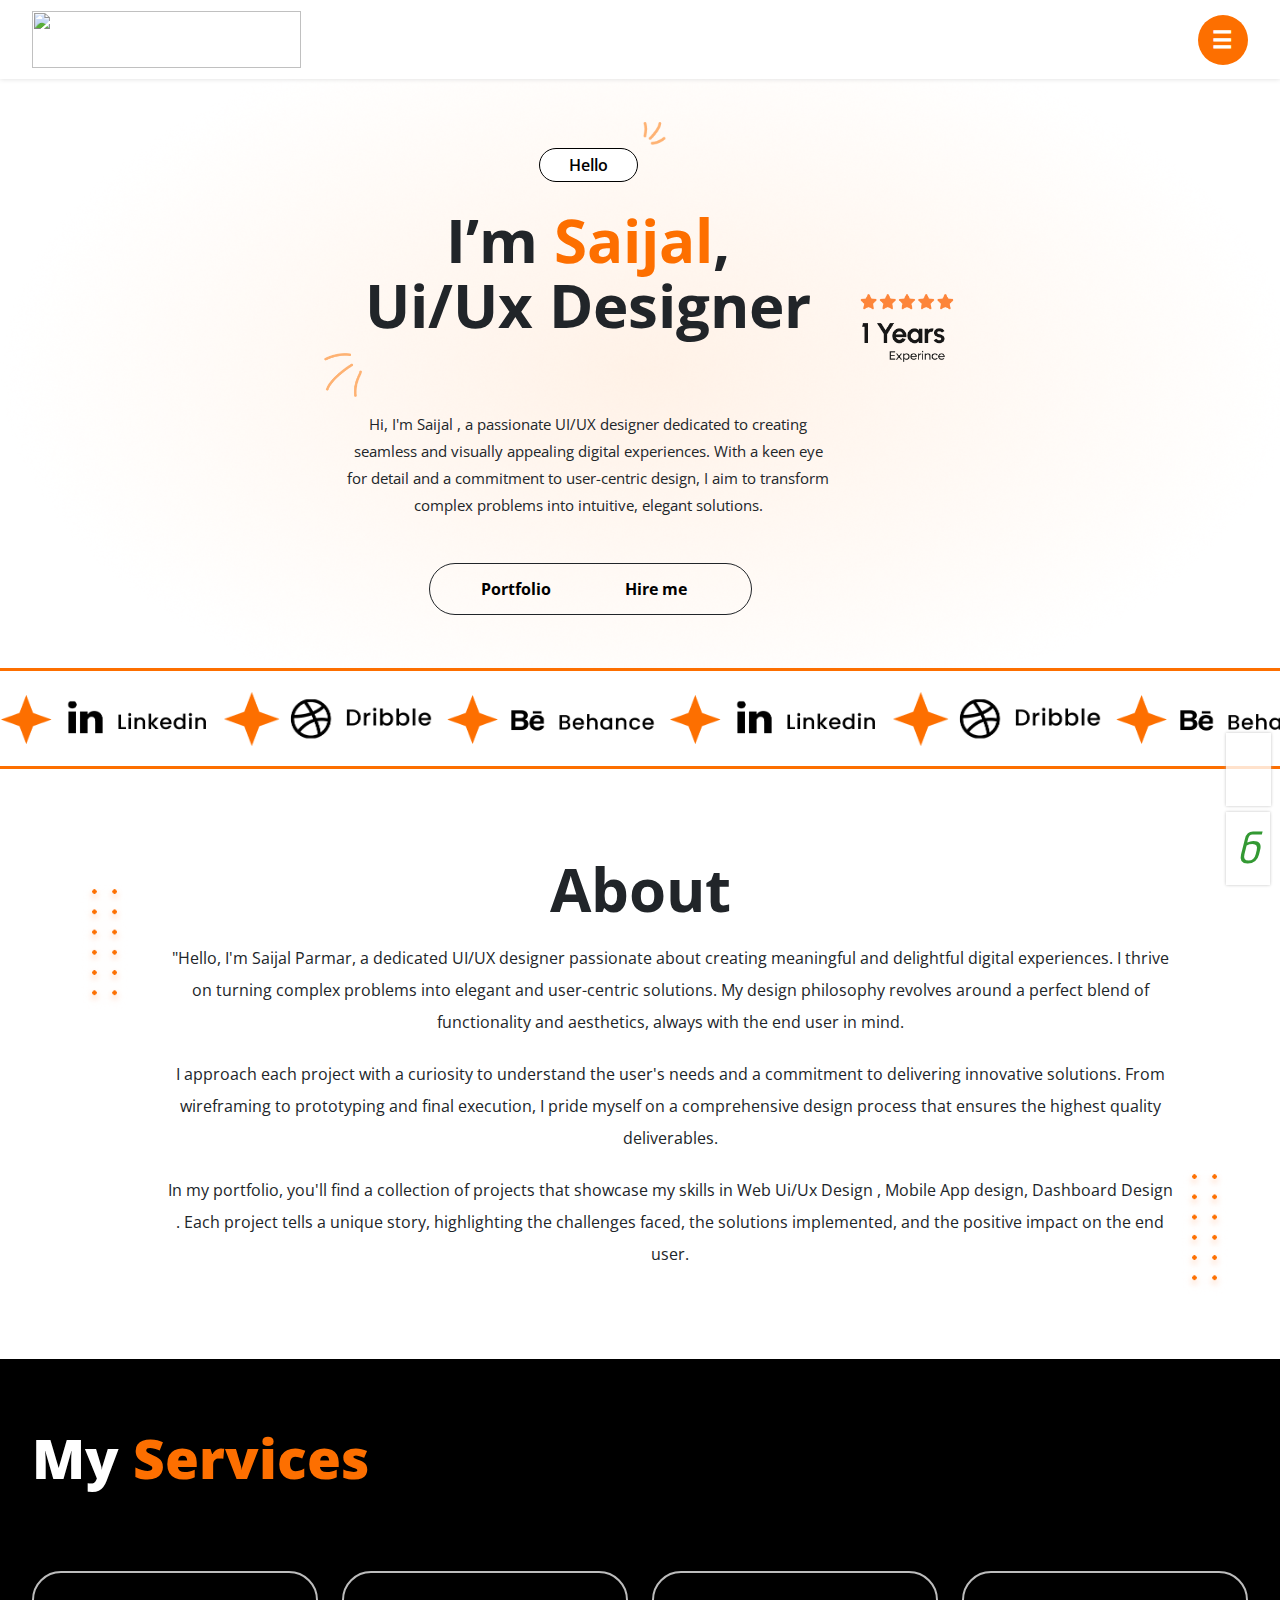
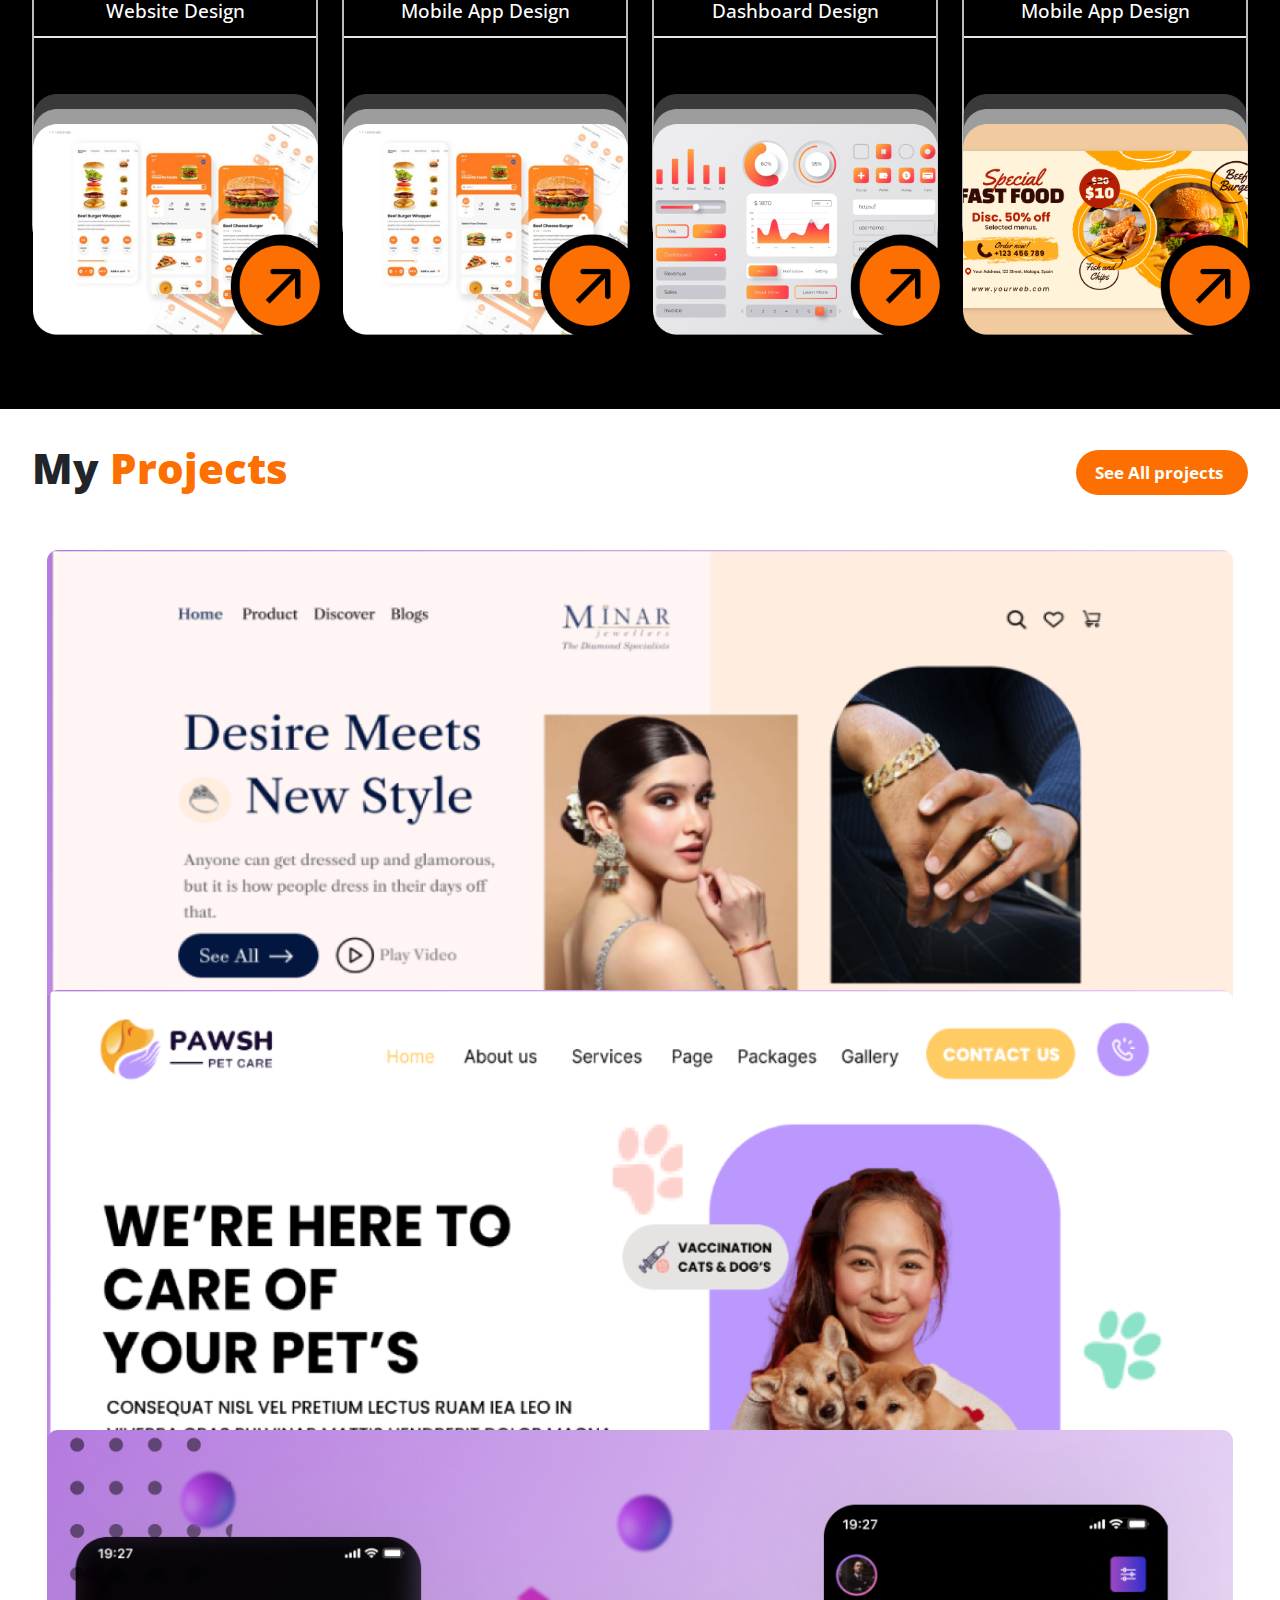
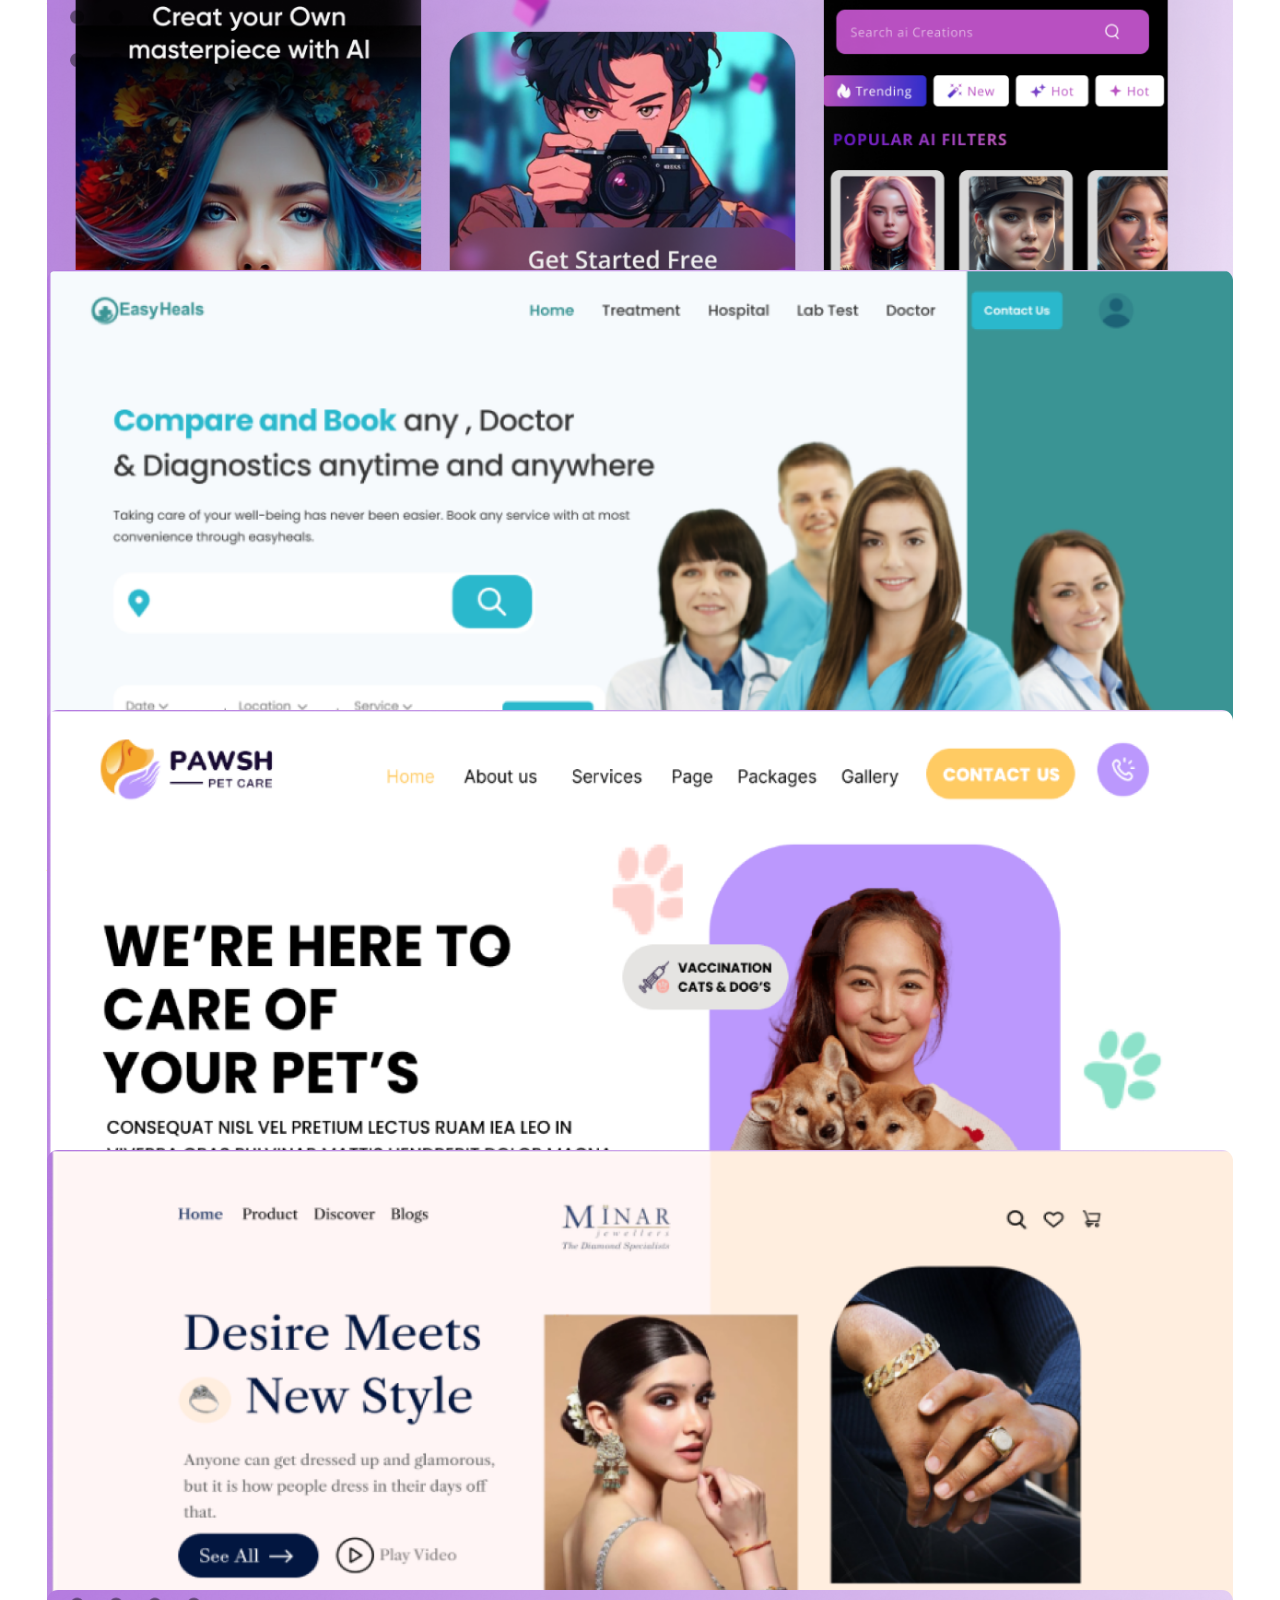
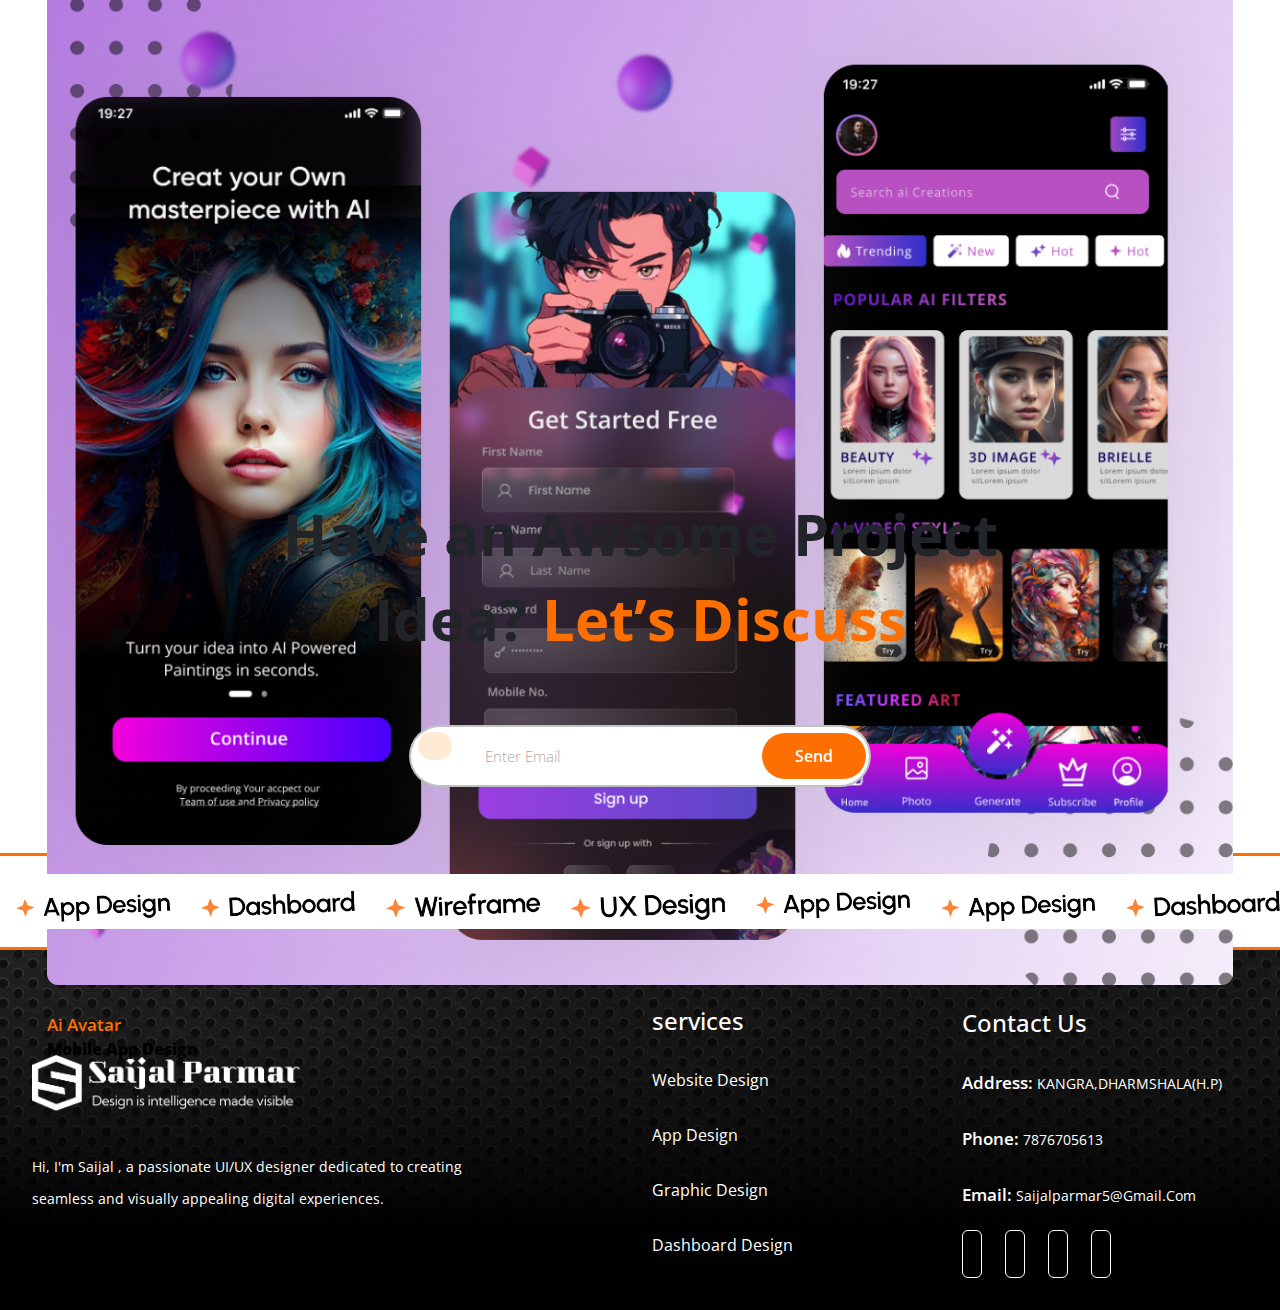
==== index.html @ 79f2d095 "done" ====
<! DOCTYPE html>
<html>
   <head>
      <meta charset="UTF-8" />
      <meta content="width=device-width, initial-scale=1.0" name="viewport" />
      <link href="css/custom.css" rel="stylesheet" />
      <link href="css/media.css" rel="stylesheet" />
      <link href="css/bootstrap.min.css" rel="stylesheet" />
      <link rel="stylesheet"
         href="https://cdnjs.cloudflare.com/ajax/libs/font-awesome/6.5.1/css/all.min.css" integrity="sha512-DTOQO9RWCH3ppGqcWaEA1BIZOC6xxalwEsw9c2QQeAIftl+Vegovlnee1c9QX4TctnWMn13TZye+giMm8e2LwA==" crossorigin="anonymous"
         referrerpolicy="no-referrer" />
      <title>saijal</title>
   </head>
   <body>
      <!--logo -section start -->
      <div class="logo-sticky -section">
         <div class="container">
            <div class="toger">
               <div class="row">
                  <div class="col-md-4">
                     <div class="lodedicatedgo">
                        <a href="index.html"><img src="images/logo.png"></a>
                     </div>
                  </div>
                  <div class="col-md-8">
                     <button class="button show">&#9776;</button>
                     <div class="menu">
                        <button class="button closebtn hide">&times;</button>
                        <div class="ppers">
                           <a  class="effect-underline" href="index.html">portfolio</a>
                           <a  class="effect-underline" href="about us.html">About Us</a>
                           <a  class="effect-underline" href="project.html">My Projects</a>
                           <a  class="effect-underline" href="images/cv.pdf">Download CV</a>
                        </div>
                        <div class="bac img">
                           <div class="prect">
                              <a class="hsge" href="https://www.behance.net/gallery/191591965/Ai-Avatar-Mobile-App"><img src="images/app de.png"></a> 
                              <a class="hsge" href="https://www.behance.net/gallery/190985769/Doctor-Appointment-App-UI-Kit-Case-Study/modules/1080215471"><img src="images/imgullsie_anim.png"alt=""></a>
                            </div>
                           <div class="prect">
                             <a class="hsge" href="https://www.behance.net/gallery/190202371/Minar-Jewellers"><img src="images/Group 32 1.png"></a>
                             <a class="hsge" href="https://www.behance.net/gallery/190628149/Pet-website" tabindex="-1"><img src="images/imgpsh_fu_anim.png" alt=""></a>                        </div>
                          </div>
                      </div>
                  </div>
             </div>
          </div>
       </div>
   </div>
      <!--logo -section end -->
      <div class="banner-section">
         <div class="container">
            <div class="row">
               <div class="col-md-3">
               </div>
               <div class="col-md-5">
                  <div class="banner">
                     <img class="edgh" src="images/Vector 1.png">
                     <button class="hel">hello</button>
                     <h1>I’m <span>Saijal</span>,<br>Ui/Ux Designer</h1>
                  </div>
               </div>
               <div class="col-md-4">
                  <img class="fhkj" src="images/Group 34269.png">
               </div>
               <div class="col-md-3">
               </div>
               <div class="col-md-5">
                  <div class="banner">
                     <img src="images/Vector 2.png">
                     <p>Hi, I'm Saijal , a passionate UI/UX designer dedicated to creating seamless and visually appealing digital experiences. With a keen eye for detail and a commitment to user-centric design, I aim to transform complex problems into intuitive, elegant solutions.</p>
                  </div>
               </div>
               <div class="col-md-4">
               </div>
               <div class="bottom">
                  <a class="Portf" href="">Portfolio<i class="fa-solid fa-arrow-up"></i></a>
                  <a class="contact" href="">Hire me</a>
               </div>
            </div>
         </div>
       </div>
      <!--logo -section end -->
      <!-- cusm-autook Start -->
      <div class="cusm-autook">
         <div class="logos">
            <div class="logo_items">
               <a href="https://www.linkedin.com/in/saijal-parmar-7335b52b0/"><img class="slide logo" src="images/Group 34265 (3).png" alt="#"></a>
               <a href="https://dribbble.com/saijaluiux99/about?utm_source=Clipboard_%22clipboard_about%22&utm_campaign=%22saijaluiux99%22&utm_content=%22About%20saijaluiux99%22&utm_medium=Social_Share"><img class="slide logo" src="images/Group 34265 (1).png" alt="#"></a>
               <a href="https://www.behance.net/saijalparmar"><img class="slide logo" src="images/Group 34265 (2).png" alt="#"></a>
               <a href="https://www.linkedin.com/in/saijal-parmar-7335b52b0/"><img class="slide logo" src="images/Group 34265 (3).png" alt="#"></a>
               <a href="https://dribbble.com/saijaluiux99/about?utm_source=Clipboard_%22clipboard_about%22&utm_campaign=%22saijaluiux99%22&utm_content=%22About%20saijaluiux99%22&utm_medium=Social_Share"><img class="slide logo" src="images/Group 34265 (1).png" alt="#"></a>
               <a href="https://www.behance.net/saijalparmar"><img class="slide logo" src="images/Group 34265 (2).png" alt="#"></a>
               <a href="https://www.linkedin.com/in/saijal-parmar-7335b52b0/"><img class="slide logo" src="images/Group 34265 (3).png" alt="#"></a>
               <a href="https://dribbble.com/saijaluiux99/about?utm_source=Clipboard_%22clipboard_about%22&utm_campaign=%22saijaluiux99%22&utm_content=%22About%20saijaluiux99%22&utm_medium=Social_Share"><img class="slide logo" src="images/Group 34265 (1).png" alt="#"></a>
               <a href="https://www.behance.net/saijalparmar"><img class="slide logo" src="images/Group 34265 (2).png" alt="#"></a>
            </div>
            <div class="logo_items">
               <a href="https://www.linkedin.com/in/saijal-parmar-7335b52b0/"><img class="slide logo" src="images/Group 34265 (3).png" alt="#"></a>
               <a href="https://dribbble.com/saijaluiux99/about?utm_source=Clipboard_%22clipboard_about%22&utm_campaign=%22saijaluiux99%22&utm_content=%22About%20saijaluiux99%22&utm_medium=Social_Share"><img class="slide logo" src="images/Group 34265 (1).png" alt="#"></a>
               <a href="https://www.behance.net/saijalparmar"><img class="slide logo" src="images/Group 34265 (2).png" alt="#"></a>
               <a href="https://www.linkedin.com/in/saijal-parmar-7335b52b0/"><img class="slide logo" src="images/Group 34265 (3).png" alt="#"></a>
               <a href="https://dribbble.com/saijaluiux99/about?utm_source=Clipboard_%22clipboard_about%22&utm_campaign=%22saijaluiux99%22&utm_content=%22About%20saijaluiux99%22&utm_medium=Social_Share"><img class="slide logo" src="images/Group 34265 (1).png" alt="#"></a>
               <a href="https://www.behance.net/saijalparmar"><img class="slide logo" src="images/Group 34265 (2).png" alt="#"></a>
               <a href="https://www.linkedin.com/in/saijal-parmar-7335b52b0/"><img class="slide logo" src="images/Group 34265 (3).png" alt="#"></a>
               <a href="https://dribbble.com/saijaluiux99/about?utm_source=Clipboard_%22clipboard_about%22&utm_campaign=%22saijaluiux99%22&utm_content=%22About%20saijaluiux99%22&utm_medium=Social_Share"><img class="slide logo" src="images/Group 34265 (1).png" alt="#"></a>
               <a href="https://www.behance.net/saijalparmar"><img class="slide logo" src="images/Group 34265 (2).png" alt="#"></a>
            </div>
         </div>
      </div>
      <!-- custm-autlook end -->
      <!-- about-autlook start -->
      <div class="about-section" id="about">
         <div class="container">
            <div class="ilor">
               <h1> About</h1>
               <img class="vert-move" src="images/Ornament 19.png" alt="#">
               <p>"Hello, I'm Saijal Parmar, a dedicated UI/UX designer passionate about creating meaningful and delightful digital experiences.
                  I thrive on turning complex problems into elegant and user-centric solutions. My design philosophy revolves around
                  a perfect blend of functionality and aesthetics, always with the end user in mind.
               </p>
               <p>I approach each project  with a curiosity to understand the user's needs and a commitment to delivering innovative solutions.
                  From wireframing to prototyping and final execution,
                  I pride myself on a comprehensive design process that ensures the highest quality deliverables.
               </p>
               <p>In my portfolio, you'll find a collection of projects that showcase my skills in Web Ui/Ux Design ,
                  Mobile App design, Dashboard Design . Each project tells a unique story, highlighting the challenges faced,
                  the solutions implemented, and the positive impact on the end user.
               </p>
               <img class="success vert-move" src="images/Ornament 19.png" alt="#">
            </div>
         </div>
      </div>
      <!-- about- end -->
      <!-- service-autlook start -->
      <div class="service-section"id="service">
         <div class="container">
            <div class="row">
               <div class="col-md-8">
                  <div class="banner">
                     <h2>My<span> Services</span></h2>
                  </div>
               </div>
               <div class="col-md-4">
               </div>
               <div class="col-md-3">
                  <div class="conetur">
                     <div class="lacus">
                        <h3>Website Design</h3>
                     </div>
                     <img src="images/Group 34277 (1).png" alt="#">
                  </div>
               </div>
               <div class="col-md-3">
                  <div class="conetur">
                     <div class="lacus">
                        <h3>Mobile App Design</h3>
                     </div>
                     <img src="images/Group 34277 (1).png" alt="#">
                  </div>
               </div>
               <div class="col-md-3">
                  <div class="conetur">
                     <div class="lacus">
                        <h3>Dashboard Design</h3>
                     </div>
                     <img src="images/Group 34301.png" alt="#">
                  </div>
               </div>
               <div class="col-md-3">
                  <div class="conetur">
                     <div class="lacus">
                        <h3>Mobile App Design</h3>
                     </div>
                     <img src="images/Group 34282.png" alt="#">
                  </div>
               </div>
            </div>
         </div>
      </div>
      <!-- service- end -->
      <!-- Project - start -->
      <div class="Project-section" id="Project.html">
         <div class="container">
            <div class="row">
               <div class="col-md-6">
                  <div class="banner">
                     <h3>My<span> Projects</span></h3>
                  </div>
               </div>
               <div class="col-md-6">
                  <button class="project"><a href="project.html">See All projects</a><i class="fa-solid fa-arrow-right"></i></button>
               </div>
            </div>
            <div class="wrapper">
               <!-- Контент -->
               <div class="slider">
                  <div class="slider__item">
                     <a href="https://www.behance.net/gallery/190202371/Minar-Jewellers"><img src="images/imgpsh_fullsize_.png"alt=""></a>
                     <div class="Design">
                        <h3>Minar-Jewellers </h3>
                        <p>Website Design</p>
                     </div>
                  </div>
                  <div class="slider__item">
                     <a href="https://www.behance.net/gallery/190628149/Pet-website"><img src="images/imgpsh_fu_anim.png"alt=""></a>
                     <div class="Design">
                        <h3>Pawsh Pet care</h3>
                        <p>Website Design</p>
                     </div>
                  </div>
                  <div class="slider__item">
                     </a>
                     <a href="https://www.behance.net/gallery/191591965/Ai-Avatar-Mobile-App"><img src="images/sh_fullsize_anim.png"alt=""></a>
                     <div class="Design">
                        <h3>ai avatar</h3>
                        <p>mobile app  Design</p>
                     </div>
                  </div>
                  <div class="slider__item">
                     <a href="https://www.behance.net/gallery/190985769/Doctor-Appointment-App-UI-Kit-Case-Study/modules/1080215471"><img src="images/imgullsie_anim.png"alt=""></a>
                     <div class="Design">
                        <h3>Website Design</h3>
                        <p>Website Design</p>
                     </div>
                  </div>
                  <div class="slider__item">
                     <a href="https://www.behance.net/gallery/190628149/Pet-website"><img src="images/imgpsh_fu_anim.png"alt=""></a>
                     <div class="Design">
                        <h3>Pawsh Pet care</h3>
                        <p>Website Design</p>
                     </div>
                  </div>
                  <div class="slider__item">
                     <a href="https://www.behance.net/gallery/190202371/Minar-Jewellers"><img src="images/imgpsh_fullsize_.png"alt=""></a>
                     <div class="Design">
                        <h3>Minar-Jewellers </h3>
                        <p>Website Design</p>
                     </div>
                  </div>
                  <div class="slider__item">
                     <a href="https://www.behance.net/gallery/191591965/Ai-Avatar-Mobile-App"><img src="images/sh_fullsize_anim.png"alt=""></a>
                     <div class="Design">
                        <h3>ai avatar</h3>
                        <p>mobile app  Design</p>
                     </div>
                  </div>
               </div>
            </div>
            <h1 class="banner">Have an Awsome Project <br>Idea? <span> Let’s Discuss</span></h1>
            <div class="form">
               <i class="fa-regular fa-envelope"></i><input type="text" placeholder="Enter Email" name="email" required>
               <button type="button" class="cancelbtn">send</button>
            </div>
         </div>
      </div>
      <!-- Project- end -->
      <!-- lacus-autook Start -->
      <div class="lacus-autook">
         <div class="text">
            <div class="logo_itemss">
               <img class="slide logo" src="images/Group 34270.png" alt="#">
               <img class="slide logo" src="images/Group 34271.png" alt="#">
               <img class="slide logo" src="images/Group 34272.png" alt="#">
               <img class="slide logo" src="images/Group 34273.png" alt="#">
               <img class="slide logo" src="images/Group 34274.png" alt="#">
               <img class="slide logo" src="images/Group 34270.png" alt="#">
               <img class="slide logo" src="images/Group 34271.png" alt="#">
               <img class="slide logo" src="images/Group 34272.png" alt="#">
               <img class="slide logo" src="images/Group 34273.png" alt="#">
               <img class="slide logo" src="images/Group 34274.png" alt="#">
            </div>
            <div class="logo_itemss">
               <img class="slide logo" src="images/Group 34270.png" alt="#">
               <img class="slide logo" src="images/Group 34271.png" alt="#">
               <img class="slide logo" src="images/Group 34272.png" alt="#">
               <img class="slide logo" src="images/Group 34273.png" alt="#">
               <img class="slide logo" src="images/Group 34274.png" alt="#">
               <img class="slide logo" src="images/Group 34270.png" alt="#">
               <img class="slide logo" src="images/Group 34271.png" alt="#">
               <img class="slide logo" src="images/Group 34272.png" alt="#">
               <img class="slide logo" src="images/Group 34273.png" alt="#">
               <img class="slide logo" src="images/Group 34274.png" alt="#">
            </div>
         </div>
      </div>
      <!-- custm-autlook end -->
      <!-- footer- start -->
      <div class="footer-section">
         <div class="container">
            <div class="row">
               <div class="col-md-6">
                  <div class="lodedidgo">
                     <a href="index.html"><img src="images/Group 34300.png"></a>
                     <p>Hi, I'm Saijal , a passionate UI/UX designer dedicated to creating seamless and visually appealing digital experiences.</p>
                  </div>
               </div>
               <div class="col-md-3">
                  <div class="footer-links">
                     <h4>services</h4>
                     <ul>
                     <li>website Design</li>
                     <li>app Design</li>
                     <li>Graphic Design </li>
                     <li>Dashboard Design </li>
                  </div>
               </div>
               <div class="col-md-3">
                  <div class="footer-links">
                     <h4>Contact Us</h4>
                     <ul>
                        <li><b>Address:</b><a href=""> KANGRA,DHARMSHALA(H.P)</a></li>
                        <li><b>Phone: </b><a  href="">7876705613</a></li>
                        <li><b>Email: </b><a  href="">saijalparmar5@gmail.com</a></li>
                     </ul>
                  </div>
                  <ul class="social account">
                     <li>
                        <a href="https://www.facebook.com/people/Saijal-Parmar/pfbid02mJG17wVrP7NsJ6N7zsN8DyknqsgiXevFt3FmC5QW2BGMn5owpNEfb6SdSKFSV4nXl/" target="_blank">
                        <i class="fa-brands fa-facebook"></i>
                        </a>
                     </li>
                     <li>
                        <a href="https://twitter.com/" target="_blank">
                        <i class="fa-brands fa-x-twitter"></i>
                        </a>
                     </li>
                     <li>
                        <a href="https://www.instagram.com/saijal_parmar_?igsh=MWJpcnlmaHExN2N5Zg==" target="_blank">
                        <i class="fa-brands fa-instagram"></i>
                        </a>
                     </li>
                     <li>
                        <a href="https://www.linkedin.com/public-profile/settings?lipi=urn%3Ali%3Apage%3Ad_flagship3_profile_self_edit_contact-info%3BCnAf15luRO%2BZ2uhS8q8X%2Fw%3D%3D" "="" target="_blank">
                        <i class="fa-brands fa-linkedin"></i> 
                        </a>
                     </li>
                  </ul>
               </div>
            </div>
         </div>
      </div>
      <div class="whtsp sticky">
         <a href="https://wa.me/your-whatsapp-number" class="whatsapp-icon" target="_blank"></a>
         <a href="https://wa.me/7876705613"><i class="fa-brands fa-square-whatsapp"></i>  </a>
      </div>
      <div class="skype sticky">
         <a href="" class="skype-icon" target="_blank"></a>
         <a href="https://join.skype.com/invite/s6EqVCEVxLJX"><i class="fa-brands fa-skype"></i></a>
      </div>
      <!-- footer- end -->
      <script src="https://code.jquery.com/jquery-2.2.0.min.js" type="text/javascript"></script>
      <script src="js/slick slider.js"></script>
      <script src="js/slider.js"></script>
      <script src="https://cdnjs.cloudflare.com/ajax/libs/jquery/3.4.1/jquery.min.js"></script>
      <script src="https://cdnjs.cloudflare.com/ajax/libs/slick-carousel/1.9.0/slick.min.js"></script>
   </body>
</html>
---- css/custom.css ----
@import url('https://fonts.googleapis.com/css2?family=Open+Sans:ital,wght@0,300..800;1,300..800&display=swap'); 

h1, h2, h3, h4, h5, h6, p {
	font-family: "Open Sans", sans-serif;
}

a {
	text-decoration: none;

}

li {
	list-style: none;
}

h1 {
	font-size: 60px !important;
	font-weight: bold !important;
	line-height: 65px !important;
	text-align: center !important;
}

p {
	font-size: 18px !important;
	text-align: center;
	width: 100%;
}

body {
	padding: 0;
	margin: 0 !important;
	font-family: "Open Sans", sans-serif !important;

}

.container {
	max-width: 1240px !important;
	margin: 0;
	padding: 0;
}

/***logo-section***/

.banner-section {
    margin-top: 0px;
    background-image: url(../images/about-banner.png);
    padding: 53px 0px;
    background-repeat: no-repeat;
    background-size: 100%;
    background-position: center;
}
.slider__item img {
    width: 100%;
    border-radius: 11px;
}
.logo-sticky.-section {
    position: sticky;
    top: 0px;
    padding: 11px 0 11px 0;
    background-color: #ffffffde;
    z-index: 999;
    box-shadow: 0 0 5px #dbdbdb;
}
.row {
    align-items: center;
}


.logo img {
	width: 16%;
}

.herobanner img {
	width: 515px;
}
.bottom {
    text-align: center;
  
    border: 1px solid;
    width: 26%!important;
    padding: 13px 21px;
    border-radius: 40px;
    margin-left: 33%;
    margin-top: 28px!important;
}
a.Portf i {
    margin-left: 8px;
}
a.Portf:hover {
    background: #FD6F00;
    color: #fff;
    font-size: 16px;
}
a.contact:hover {
    background: #FD6F00;
    color: #fff;
    font-size: 16px;
}
a.Portf {
    text-decoration: none;
    color: #000;
    font-weight: 700;
    font-size: 16px;
    border-radius: 81px;
    padding: 10px 29px 10px 25px;
}
a.contact {
    text-decoration: none;
    color: #000;
    font-weight: 700;
    font-size: 16px;
    border-radius: 81px;
    padding: 12px 37px 10px 33px;
}
.banner {
	position: relative;
}

.banner img {
    width: 38px;
    position: absolute;
    top: -58px;
    text-align: center;
    margin-left: 0;
    left: -18px;
}
button.hel {
	border: 1px solid;
	padding: 4px 29px;
	text-transform: capitalize;
	font-weight: 600;
	border-radius: 40px;
	margin-bottom: 26px;
}

.banner {
	position: relative;
	text-align: center;
}

.banner span {
	color: #FD6F00;
}

.banner p {
	text-align: center;
	width: 100%;
	font-size: 15px !important;
	margin-top: 10%;
	line-height: 27px;
}

img.edgh {
    width: 23px;
    top: -26px;
    left: 61%;
}

img.fhkj {
    width: 96px;
    margin-top: 41%;
}


/***logo-section***/


/***custm-autlook***/
.custm-autlook {
	background: #ff451df5;
	border-top: 3px solid;
}

@keyframes slides {
	from {
		transform: translateX(0);
	}

	to {
		transform: translateX(-100%);
	}
}

.logos {
	overflow: hidden;
	padding: 20px 0px;
	white-space: nowrap;
	position: relative;
}

.logos:before,
.logos:after {
	position: absolute;
	top: 0;
	content: '';
	width: 250px;
	height: 100%;
	z-index: 2;
}


.logos:before {
	left: 0;
}

.logos:after {
	right: 0;
}

.logo_items {
	display: inline-block;
	animation: 35s slides infinite linear;
}

.logos:hover .logo_items {
	animation-play-state: paused;
}

.logo_items {
	color: #000;
	font-size: 33px;
	font-weight: 500;
	margin-left: 1px;
	padding-right: 0px;
}

.logo_items img {
	width: 214px;
	margin-left: 0px;
	padding-right: 5px;
	margin-right: 0px;
}

.cusm-autook {
	border-bottom: 3px solid #FD6F00;
	border-top: 3px solid #FD6F00;
}

img.slide.logos {
	width: 26px;
	margin-left: 43px;
	padding-right: 0;
}
.lodedicatedgo img {
    width: 269px;
    height: 57px;
}
.logo-section {
	padding: 4px 0 0 0;
	background: #000;
	margin-bottom: 50px;
}

/***custm-autlook***/


/***about-section***/
.about-section {
	padding-top: 54px;
	margin-top: 34px;
	margin-bottom: 89px;
}

.ilor {
	position: relative;
	margin-bottom: 11px;
}

.ilor img {
	position: absolute;
	width: 6%;
	top: 0;
}

.ilor p {
	width: 83%;
	font-size: 16px !important;
	margin-left: 11%;
	margin-top: 20px;
	line-height: 32px;
}
img.success.vert-move {
    position: absolute;
    right: 14px;
    top: 69%;
}

img.vert-move {
    animation: mover 1s infinite alternate;
    margin-left: 43px;
    width: 59px;
    margin-top: 20px;
}
img.animation-move {
	animation: mover 1s infinite alternate;
	margin-left: 7px;
	width: 59px;
	margin-top: 42px;
}

img.vert-move {
	-webkit-animation: mover 1s infinite alternate;
	animation: mover 1s infinite alternate;
}

@-webkit-keyframes mover {
	0% {
		transform: translateY(0);
	}

	100% {
		transform: translateY(-10px);
	}
}

@keyframes mover {
	0% {
		transform: translateY(0);
	}

	100% {
		transform: translateY(-10px);
	}
}


img.vert-move {
	-webkit-animation: mover 1s infinite alternate;
	animation: mover 1s infinite alternate;
}

/***about-section***/

/***service-section***/

.service-section {
	background: #000;
	margin-top: 54px;
	padding: 66px 0 155px 0;
}

.banner h2 {
	font-size: 43px;
	font-weight: 800;
	text-align: left;
	color: #fff;
}

p.amet {
	color: #fff;
	text-align: left;
	line-height: 36px;
	font-weight: 100 !important;
}

.banner h2 {
	font-size: 55px;
	font-weight: 800;
	text-align: left;
}


.lacus {
	border: 2px solid #bcbcbc;
	padding: 14px 0 72% 0;
	border-radius: 29px;
}

.conetur h3 {
    text-align: center;
    font-size: 19px;
    line-height: 13px;
    color: #ffff;
    font-weight: 500;
    border-bottom: 2px solid #e6e6e6;
    padding: 18px 0;
}
.conetur {
    text-align: center;
    position: relative;
    width: 100%;
    margin-top: 72px;
}
.conetur img {
    width: 301px;
    position: absolute;
    top: 123px;
    left: 1px;
}

.lacus:hover {
	background: #FD6F00;
}

/***service-section***/

/***project-section***/
button.project i {
    color: #fff;
    font-size: 15px;
    margin-left: 6px;
}
button.project a {
    text-decoration: none;
    color: #fff;
}
button.project {
    text-align: left;
    margin: 0;
    float: right;
    padding: 10px 19px;
    font-size: 17px;
    font-weight: 700;
    background: #FD6F00;
    border-radius: 69px;
    border: 0;
}
.banner h3 {
    font-size: 42px;
    font-weight: 900;
    text-align: left!important;
}
.Project-section {
    padding: 34px 0;
}

input::placeholder {
	font-size: 15px;
	font-weight: 600;
}

.form {
	text-align: center;
	margin-top: 64px;
	position: relative;
}

button.cancelbtn {
    position: absolute;
    margin-left: -109px;
    top: 8px;
    background: #FD6F00;
    border-radius: 44px;
    padding: 11px 33px;
    border: 0;
    color: #fff;
    font-size: 16px;
    text-transform: capitalize;
    font-weight: 600;
}

input[type="text"] {
	padding: 17px 74px;
	margin: 0;
	border-radius: 99px;
	width: 38%;
	outline: none;
	border: 2px solid #6c6c6c6b;
}

input::placeholder {
	font-weight: 300;
	/* text-transform: math-auto; */
	color: #b6a5a5;
}

.form i {
	background: #FFEAD5;
	color: #fff;
	padding: 14px 17px;
	border-radius: 94px;
	font-size: 20px;
	margin-left: 9px;
	position: absolute;
	top: 7px;
	color: #FD6F00;
}
.Project-section h1.banner {
    font-size: 58px !important;
    line-height: 85px !important;
    margin-top: 33px;
}

/***project-section***/


/***lacus-autook-section***/

@keyframes slides {
	from {
		transform: translateX(0);
	}

	to {
		transform: translateX(-100%);
	}
}

.text {
	overflow: hidden;
	padding: 3px 0px;
	white-space: nowrap;
	position: relative;
	background: #fff;
}


.logo:before,
.logo:after {
	position: absolute;
	top: 0;
	content: '';
	width: 250px;
	height: 100%;
	z-index: 2;
}

.logo:before {
	left: 0;
}

.logo:after {
	right: 0;
}

.logo_itemss {
	display: inline-block;
	animation: 35s slides infinite linear;
}

.logo:hover .logo_itemss {
	animation-play-state: paused;
}

.logo_itemss {
	color: #000;
	font-size: 33px;
	font-weight: 500;
	margin-left: 1px;
	padding-right: 0px;
}

.logo_itemss img {
	width: 162px;
	margin-left: 14px;
	padding-right: 5px;
	margin-right: 0px;
}


img.slide.logos {
	width: 26px;
	margin-left: 43px;
	padding-right: 0;
}

.lacus-autook {
    padding: 18px 0;
    border-top: 3px solid #FD6F00;
    margin-bottom: 0px;
    border-bottom: 3px solid #FD6F00;
    margin-top: 32px;
}

/***lacus-autook-section***/
/***footer-section***/
ul.social.account li i {
    color: #fff;
    padding: 9px 9px;
    border-radius: 6px;
    font-size: 21px;
    border: 1px solid;
}
.footer-section {
    background-image: url(../images/BG-1.jpg);
    padding: 47px 0px 21px;
}
.footer-links h4 {
    color: #ffff;
    font-weight: 500;
    line-height: 48px;
}

.footer-links ul li {
    line-height: 55px;
    color: #ffff;
    font-weight: 400;
    text-transform: capitalize;
    font-size: 16px;
}

.lodedidgo img {
	width: 45%;
}

.footer-links ul li b {
    color: #fff;
    font-size: 17px;
    font-weight: 600;
}

.footer-links ul {
	padding: 0;
}

.footer-links ul li a {
	text-decoration: none;
	color: #fff;
	font-size: 14px;
}

.lodedidgo p {
    color: #fff;
    text-align: left;
    font-size: 14px !important;
    width: 73%;
    margin-top: 40px;
    line-height: 32px;
}

ul.social.account {
	display: flex;
	align-items: center;
	gap: 23px;
	padding: 0;
}

ul.social.account li a {
	color: #fff;
	font-size: 23px;
}



button.button.show {
    float: right;
    color: #ffffff;
    border: none;
    background: #fd6f00;
    border-radius: 50%;
    width: 50px;
    height: 50px;
    font-weight: 700;
    font-size: 23px;
    text-align: center;
    padding: 5px;
}






/***footer-autook-section***/


/*Обнуление*/
*,
*:before,
*:after {
	padding: 0;
	margin: 0;
	border: 0;
	box-sizing: border-box;
}
.wrapper {
    padding-top: 20px;
    display: flex;
    justify-content: center;
    align-items: center;
}

@media (max-width: 767px) {
	.wrapper {
		padding: 50px 10px;
	}
	.slider {
		padding: 0px 40px;
	}
}

.slick-slider {
	min-width: 0;
}

.slick-list {
	overflow: hidden;
}

.slick-track {
	display: flex;
	align-items: flex-start;
}
.slider {
    position: relative;
    padding: 28px 0px;
}



.slider .slick-arrow {
	position: absolute;
	top: 50%;
	margin: -20px 0px 0px 0px;
	z-index: 10;
	font-size: 0;
	width: 30px;
	height: 30px;
}
.slider .slick-arrow.slick-prev {
    left: -25px;
    background: url(../images/previous.png) 0 0 / 100% no-repeat;
    top: 40%;
    padding: 0;
    border: 0;
}
.slider .slick-arrow.slick-next {
    right: -20px;
    top: 40%;
    background: url(../images/next.png) 0 0 /  100% no-repeat;
    padding: 0 0;
    border: 0;
}
.slider .slick-arrow.slick-disabled {
	opacity: 0.2;
}

.slider__item {
    width: 100%;
    height: 440px;
    border-radius: 16px;
    padding: 0px 15px;
}
.slider__item img {
	max-width: 100%;
}




body button.slick-next.slick-arrow:before {
	content: '\f061';
	font-family: 'Font Awesome 5 Free';
}

.Design h3 {
    color: #FD6F00;
    font-size: 17px;
    line-height: 29px;
    font-weight: 600;
    text-transform: capitalize;
}
.Design {
    margin-top: 25px;
}
.Design p {
    text-align: left;
    line-height: 5px;
    color: #000;
    font-size: 16px !important;
    text-transform: capitalize;
    font-weight: 800;
}


.whtsp.sticky {
    position: fixed;
}
.whtsp.sticky i {
    position: fixed;
    bottom: 15px;
    right: 10px;
    z-index: 1000;
    opacity: 0.8;
    transition: opacity 0.3s;
	 background: #fff;
    box-shadow: 0 0 3px #b3b3b3;
    padding: 8px 11px;
}
.fa-square-whatsapp:before, .fa-whatsapp-square:before {
    content: "\f40c";
    font-size: 38px;
    color: green;
}

.skype.sticky {
    position: fixed;
}
.skype.sticky i {
    position: fixed;
    bottom: 94px;
    right: 9px;
    z-index: 1000;
    opacity: 0.8;
    transition: opacity 0.3s;
    background: #fff;
    box-shadow: 0 0 3px #b3b3b3;
    padding: 8px 11px;
}
.fa-skype:before {
    content: "\f17e";
    font-size: 38px;
    color: #3fc1ff;
}
.menu {
    height: 100%;
    width: 100%;
    position: fixed;
    z-index: 1;
    top: 0;
    left: 0;
    background-color: #ffffff;
    display: none;
    transition: 0.5s;
    padding-top: 60px;
    text-align: center;
}
a.effect-underline {
    text-decoration: none;
    padding: 29px 4px 18px 11px;
    font-size: 37px;
    color: #000000;
    display: block;
    transition: 0.3s;
    text-transform: capitalize;
    font-weight: 500;
    text-align: left;
    margin-left: 22%;
}
a.effect-underline:hover {
   color: #fd6f00

}
.menu .closebtn {
    position: absolute;
    top: 18px;
    right: 21px;
    font-size: 39px;
    margin-left: 33px;
    padding: 0 19px;
    border-radius: 10px;
    color: #ffffff;
    background: #fd6f00;
    border: 1px;
}
  button {
	border: 2px solid black;
	background-color: white;
	color: black;
	padding: 9px 19px;
	font-size: 16px;
	cursor: pointer;
	border-radius:8px;
  }

/*effect-underline*/
a.effect-underline:after {
    content: '';
    position: absolute;
    right: 6%;
    display: inline-block;
    height: 49px;
    width: 7%;
    border-bottom: 4px solid #fd6f00;
    margin-top: 10px;
    opacity: 0;
    -webkit-transition: opacity 0.35s, -webkit-transform 0.35s;
    transition: opacity 0.35s, transform 0.35s;
    -webkit-transform: scale(0,1);
    transform: scale(0,1);
}

a.effect-underline:hover:after {
  opacity: 1;
	-webkit-transform: scale(1);
	transform: scale(1);
}
.ppers {
    float: right;
    display: block;
    width: 18%;
}
.prect img {
    width: 96%;
    padding: 8px 8px;
    border-radius: 10px;
    border: 1px solid #fff;
    margin-bottom: 58px;
    box-shadow: 0 0 8px #c7c7c75e;
    height: 437px;
    object-fit: cover;
    background: #ffffff;
}
.bac.img {
    display: flex;
}
@media screen and (max-height: 450px) {
  .sidebar {padding-top: 15px;}
  .sidebar a {font-size: 18px;}
}





















/***about***/
.abut-section {
    padding: 5px 0 11px 1px!important;
}
.abut h1 {
    text-align: left!important;
}
.abut p {
    text-align: left!important;

}

.banr p {
    margin-top: 48px;
    font-size: 18px!important;
    line-height: 38px;

}
.banr img {
    position: absolute;
    top: 60%;
    width: 30px;
    margin-left: 41px;
    margin-top: 21px;
}


.dedicated a {
    border-radius: 8px;
    background: #FD6F00;
    color: #fff;
    padding: 9px 25px;
    text-decoration: none;
    font-size: 20px;
}
.dedicated {
    text-align: center;
    margin-top: 40px;
}


/***visually-section*/
.visually-section {
    margin-bottom: 50px;
    margin-top: 50px;
}
.experiences-section {
    margin-top: 50px;
}
.ui-ux {
    display: flex;
    align-items: center;
    gap: 21px;
}
.ervd h1 {
    text-align: left!important;
    margin-bottom: 33px;
}
.ui-ux h3 {
    font-size: 21px;
    font-weight: 700;
    width: 45%;
}
.ui-ux p {
    text-align: left;
    font-weight: 500;
    line-height: 37px;
    width: 55%;
}
.ui-ux {
    display: flex;
    align-items: center;
    gap: 21px;
    border-bottom: 1px solid;
    margin-bottom: 24px;
}



.follow-section {
    margin-top: 50px;
    padding: 39px 0px;
}
.look h1 {
    text-align: left!important;
}
.d-flex img {
    width: 25px;
    height: 25px;
    margin-left: 25px;
}
.d-flex {
    margin-bottom: 27px;
}
.d-flex h3 {
    font-weight: 700;
    font-size: 21px;
}
.visually-section {
    margin-top: 0px;
    background-image: url(../images/about-banner.png);
    padding: 53px 0px;
    background-repeat: no-repeat;
    background-size: 100%;
    background-position: center;
}
/***visually-section*/



/**** MY PROJECTS PAGE****/

.mfkjkj img {
    width: 100%;
    border-radius: 8px;
}
.mfkjkj {
    margin-top: 68px;
}
.Design h4 {
    font-weight: 800;
}
.mfkjkj {
    margin-top: 68px;
    padding: 0 0 35px 0;
    border-bottom: 2px solid;

}
/**** MY PROJECTS PAGE****/
---- css/media.css ----
@media only screen and (max-width:767px) {
.container {
   max-width: 100%!important;
}
h1 {
    font-size: 26px!IMPORTANT;
    line-height: 27px!important;
}
p {
    font-size: 13px !important;
}
h2 {
    font-size: 25px!important;
    font-weight: 800;
    text-align: center;
}
h3 {
    font-size: 20px!important;
}
/***herobanner-section***/
.sidebar {
    width: 227px!important;
}
.col-md-8:nth-child(2) {
    width: 76%;
    order: 2;
}
.col-md-4:nth-child(1) {
    width: 20%;
}
.row .col-md-5:nth-child(1) {
    width: 40%;
    order: 2;
}

.row .col-md-7:nth-child(2) {
    width: 60%;
}


.logo-section {
    padding: 9px 0 7px 0;
}

.navbar-light .navbar-toggler {
    background: #c7c4c4 !important;
    padding: 5px 19px;
}
.lodedicatedgo img {
    width: 197px;
    float: left;
    height: 47px;
}
.banner-section {
    margin-top: 0px;
    padding: 34px 15px;
}
.banner img {
    width: 27px;
    top: -29px;
    margin-left: 0;
    left: 15px;
}
img.edgh {
    top: -11px;
    width: 18px;
    left: 65%;
}
.Design p {

    font-size: 14px !important;
}
a.effect-underline {
    padding: 23px 2px 3px 11px;
    font-size: 14px;
}
a.effect-underline:after {
    content: '';
    position: absolute;
    right: 15%;
    display: inline-block;
    height: 67px;
    width: 11%;
    border-bottom: 4px solid #fd6f00;
    margin-top: 10px;
    opacity: 0;
    -webkit-transition: opacity 0.35s, -webkit-transform 0.35s;
    transition: opacity 0.35s, transform 0.35s;
    -webkit-transform: scale(0,1);
    transform: scale(0,1);
    transition: 1s;

}
.menu {
    padding: 76px 15px;
}
.bac.img {
    display: block;
   
    text-align: left;
}
.prect img {
    width: 61%;
    border-radius: 16px;
    box-shadow: 0 0 3px #787878;
    height: 121px;
    margin-bottom: 18px;
}


.ilor p {
    font-size: 13px!important;
    margin-left: 10%;
    margin-top: 20px;
    line-height: 22px;
}
.banner h1 {
    line-height: 49px!important;
}
.banner p {
    text-align:  center;
    line-height: 22px;
    font-size:   13px !important;
    margin-top:  4%;
    
}
.herobanner img {
    width: 349px;
}
.col-md-4 {
    order: 2;
}
img.fhkj {
    width: 58px;
    margin-top: 0;
    margin-left: 68px;
}
.pasnate .col-md-5:nth-child(2) {
    width: 70%;
}

.pasnate .col-md-4:nth-child(3) {
    width: 30%;
}


button.hel {
    font-size: 12px;
    padding: 7px 25px 3px 25px;
    margin-bottom: 14px;
    
}
.banner h1 {
    line-height: 39px!important;
    margin: 0;
} 
.logo_items img {
    width: 118px;
    margin-left: 0px;
    padding-right: 1px;
    margin-right: 0px;
}
.logos {
    padding: 12px 0px;

}
.ppers {
    float: right;
    display: block;
    width: 38%;
}
/***herobanner-section***/
/***about-section***/
.about-section {
    padding-top: 54px;
    margin-top: 34px;
    margin-bottom: 13px;
    padding: 1px 15px;
}
img.vert-move {
   width: 31px;
    margin-left: 5px;

}
img.success.vert-move {
    right: -9px;
    top: 86%;
    width: 31px;
}
/***about-section***/

/***service-section***/

.banner h2 {
    font-weight: 800;
    text-align: center;
}
p.amet {
    text-align: center;
    line-height: 21px;
}
.conetur {
    text-align: center;
    position: relative;
    width: 100%;
    margin-top: 35px;
    margin-bottom: 36px;
}


.lacus {
     width: 100%;
    padding: 14px 0 82% 0;
  
}
.conetur img {
    width: 361px;
}
.adicing .col-md-4:nth-child(3) {
    width: 100%;
} 
.service-section {
    background: #000;
    margin-top: 20px;
    padding: 38px 13px;
}
/***service-section***/



/***Project-section***/
button.project {
    float: left;
}
.slider {
    padding: 0px 0px;
}
button.cancelbtn {
    margin-left: -102px;
    top: 9px;
    padding: 7px 30px;
    font-size: 13px;
}
input[type="text"] {
    padding: 11px 0 11px 57px;
    width: 95%;
}
.form i {
    padding: 11px 11px;
    font-size: 13px;
    margin-left: 7px;
    top: 7px;
}
.form {
    margin-top: 43px;
}
.Project-section {
    padding: 34px 15px 0 15px;
}
.wrapper {
 
   height: 43%;
    padding: 8px 15px;
}
button.project {
   
    padding: 10px 13px;
    font-size: 13px;

   
    margin-top: 14px;
}
.Project-section h1.banner {
    font-size: 22px !important;
    line-height: 29px !important;
    margin-top: 20px;
}
.slider__item {
    padding: 0px 0px;
}
.slider .slick-arrow.slick-prev {
    background: url(../images/previous.png) 0 0 / 94% no-repeat;
    top: 91%;
    left: 71%;
}
.slider .slick-arrow.slick-next {
    top: 91%;
    background: url(../images/next.png) 0 0 / 94% no-repeat;
    right: 34px;
}
.lacus-autook {
    padding: 5px 0;
}
.logo_itemss img {
    width: 112px;
    margin-left: 5px;
    padding-right: 4px;
    margin-right: 0px;
}
.wrapper {
    padding: 8px 0px;
}
/***Project-section***/






/***footerfooter-section***/
ul.social.account li i {
    padding: 8px 9px;

    font-size: 16px;
}
.lodedidgo p {
    font-size: 13px !important;
    width: 83%;
    margin-top: 17px;
    line-height: 26px;
}
.footer-links ul li {
    line-height: 30px;
    font-weight: 300;
    font-size: 14px;
}
.footer-links ul li b {
    font-size: 13px;
}

.footer-links h4 {
    font-weight: 600;
    line-height: 24px;
    font-size: 23px!important;
    margin-top: 26px;
}
.footer-links ul li a {
    font-size: 13px;
}
.footer-links h4 {
    font-weight: 600;
    line-height: 17px;
    font-size: 22px!important;
    margin-top: 7px;
}

.footer-links {
    margin-top: 24px;
}
/***footer-section***/


/****project***/
.Showcase-section {
    padding: 30px 15px 0 15px;
}

.link-section {
    padding: 0 15px;
}
.mfkjkj {
    margin-top: 68px;
    padding: 0 0 7px 0;
    border-bottom: 2px solid;
    margin-bottom: 35px;
}
.mfkjkj img {
    width: 100%;
    border-radius: 8px;
    height: 189px;
}
.Design h4 {
    font-size: 16px;
}
.Design h3 {
    font-size: 13px!important;
}
.bottom {
    width: 55%!important;
    padding: 10px 4px;
    margin-left: 0%;
    text-align: left;
    margin-top: 7px!important;
}
a.Portf {
    font-size: 12px;
    padding: 7px 14px 7px 15px;
    font-weight: 400;
}
a.Portf:hover {
   
    font-size: 12px;
    font-weight: 400;
}
a.contact:hover {
    font-size: 12px;
    font-weight: 400;
}
a.contact{
    font-size: 12px;
    padding: 7px 14px 7px 15px;
    font-weight: 400;

}
/****project***/

.abut-section {
    padding: 0 15px!important;
}
.visually-section {
    padding: 15px 15px;
}
.banr img {
   
    display: none;
}
.banr p {
    margin-top: 22px;
    font-size: 13px!important;
    line-height: 30px;
}

.dedicated a {

    font-size: 16px;
}
.ui-ux {
    display: block;
    
}
.experiences-section {
    PADDING: 0 15px;
}
.ui-ux p {
    line-height: 22px;
    width: 98%;
}
.ui-ux h3 {
    width: 71%;
    font-size: 16px!important;
}

.d-flex {
    display: flex!important;
}

.d-flex img {
    width: 14px;
    height: 14px;

}
.d-flex h3 {
    font-weight: 500;
    font-size: 18px!important;
}
.ui-ux img {
    width: 20px;
}

.col-md-3:nth-child(1) {
    width: 0;
}

.col-md-4:nth-child(3) {
    width: 24%;
}

.col-md-5:nth-child(2) {
    width: 80%;
}













}
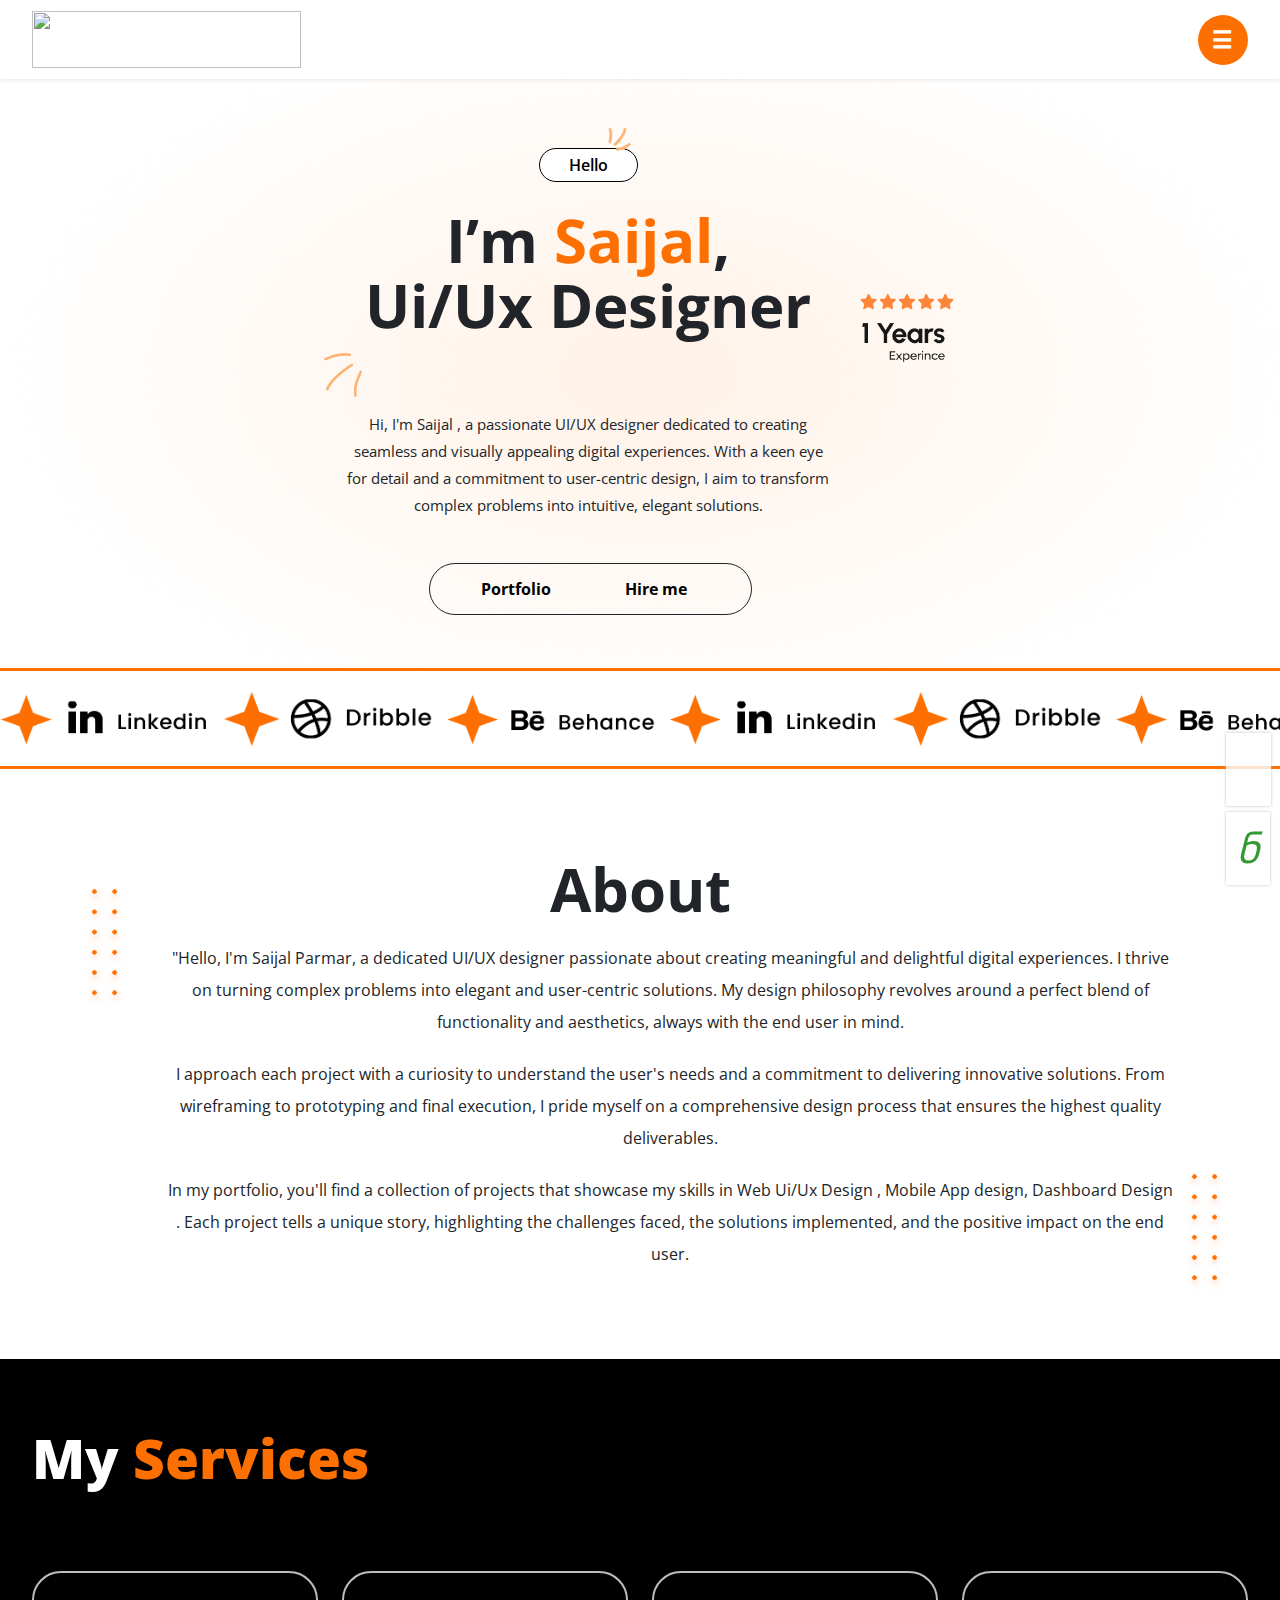
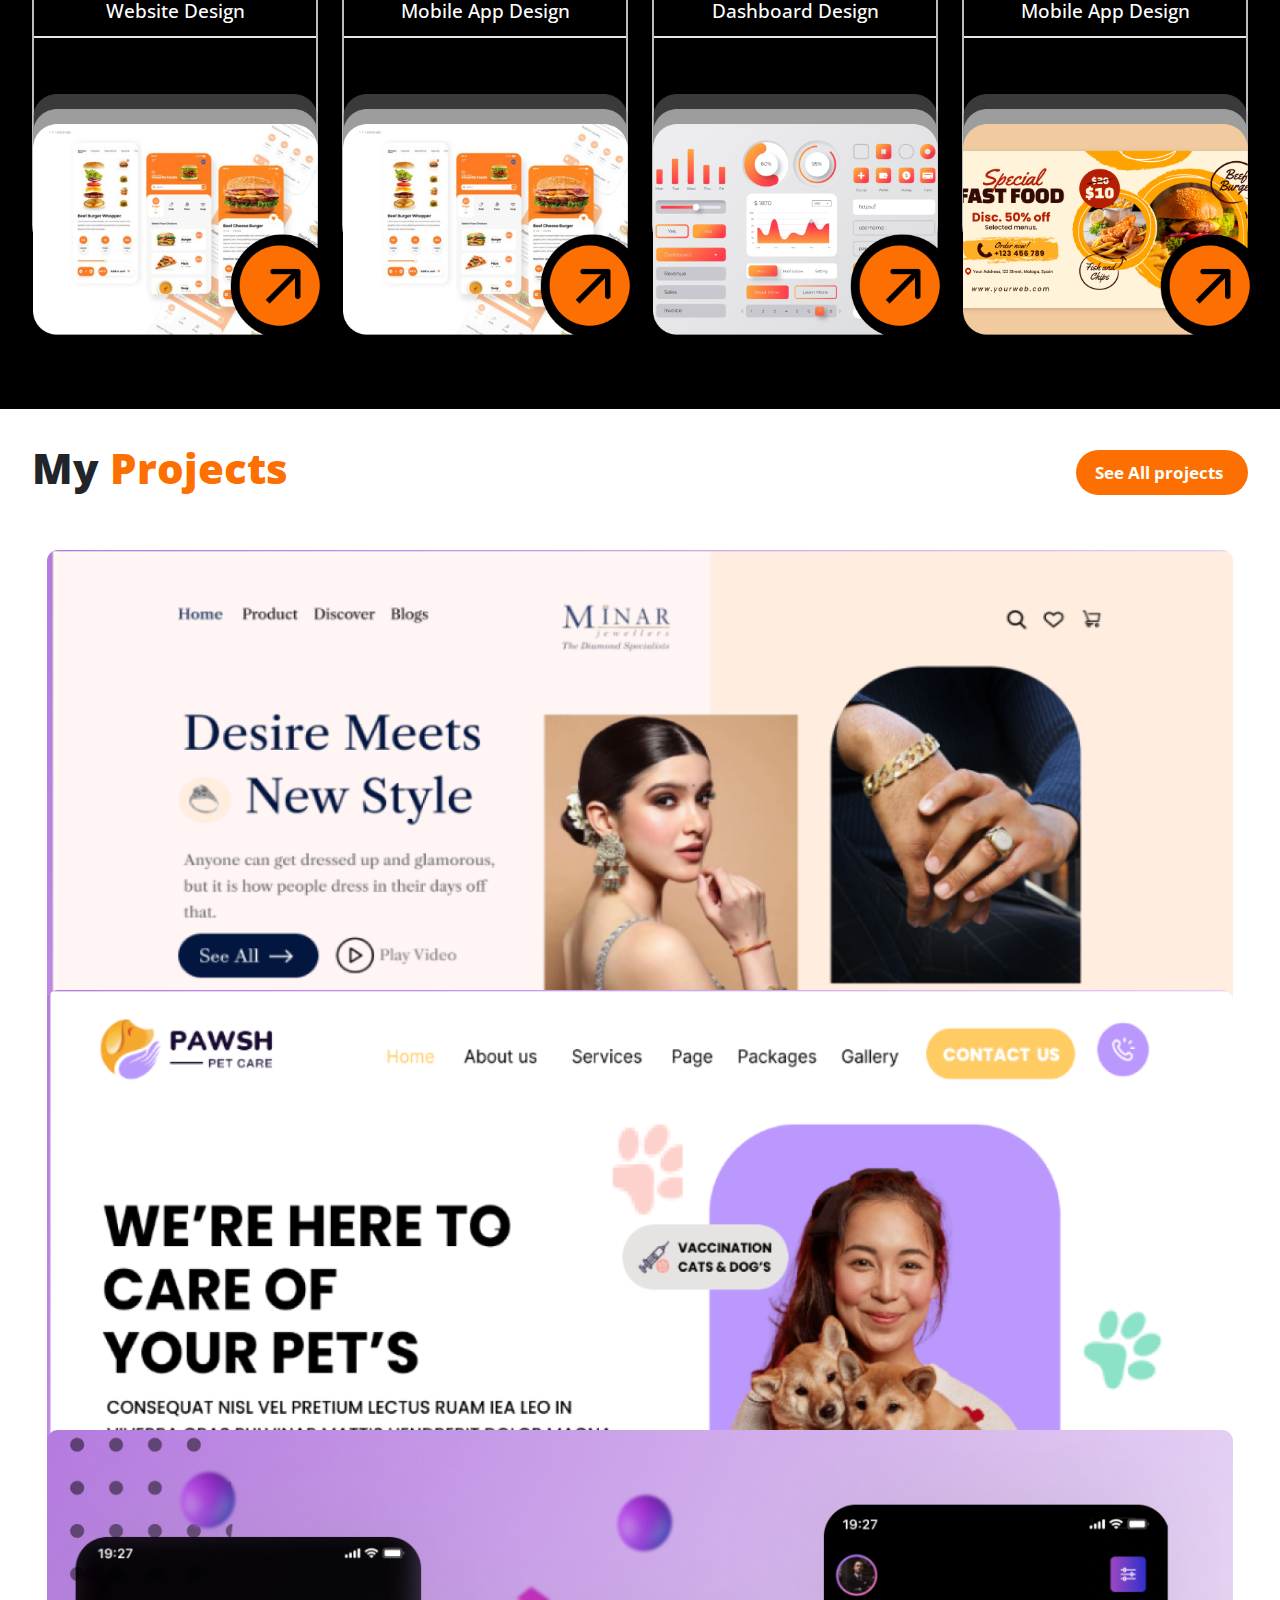
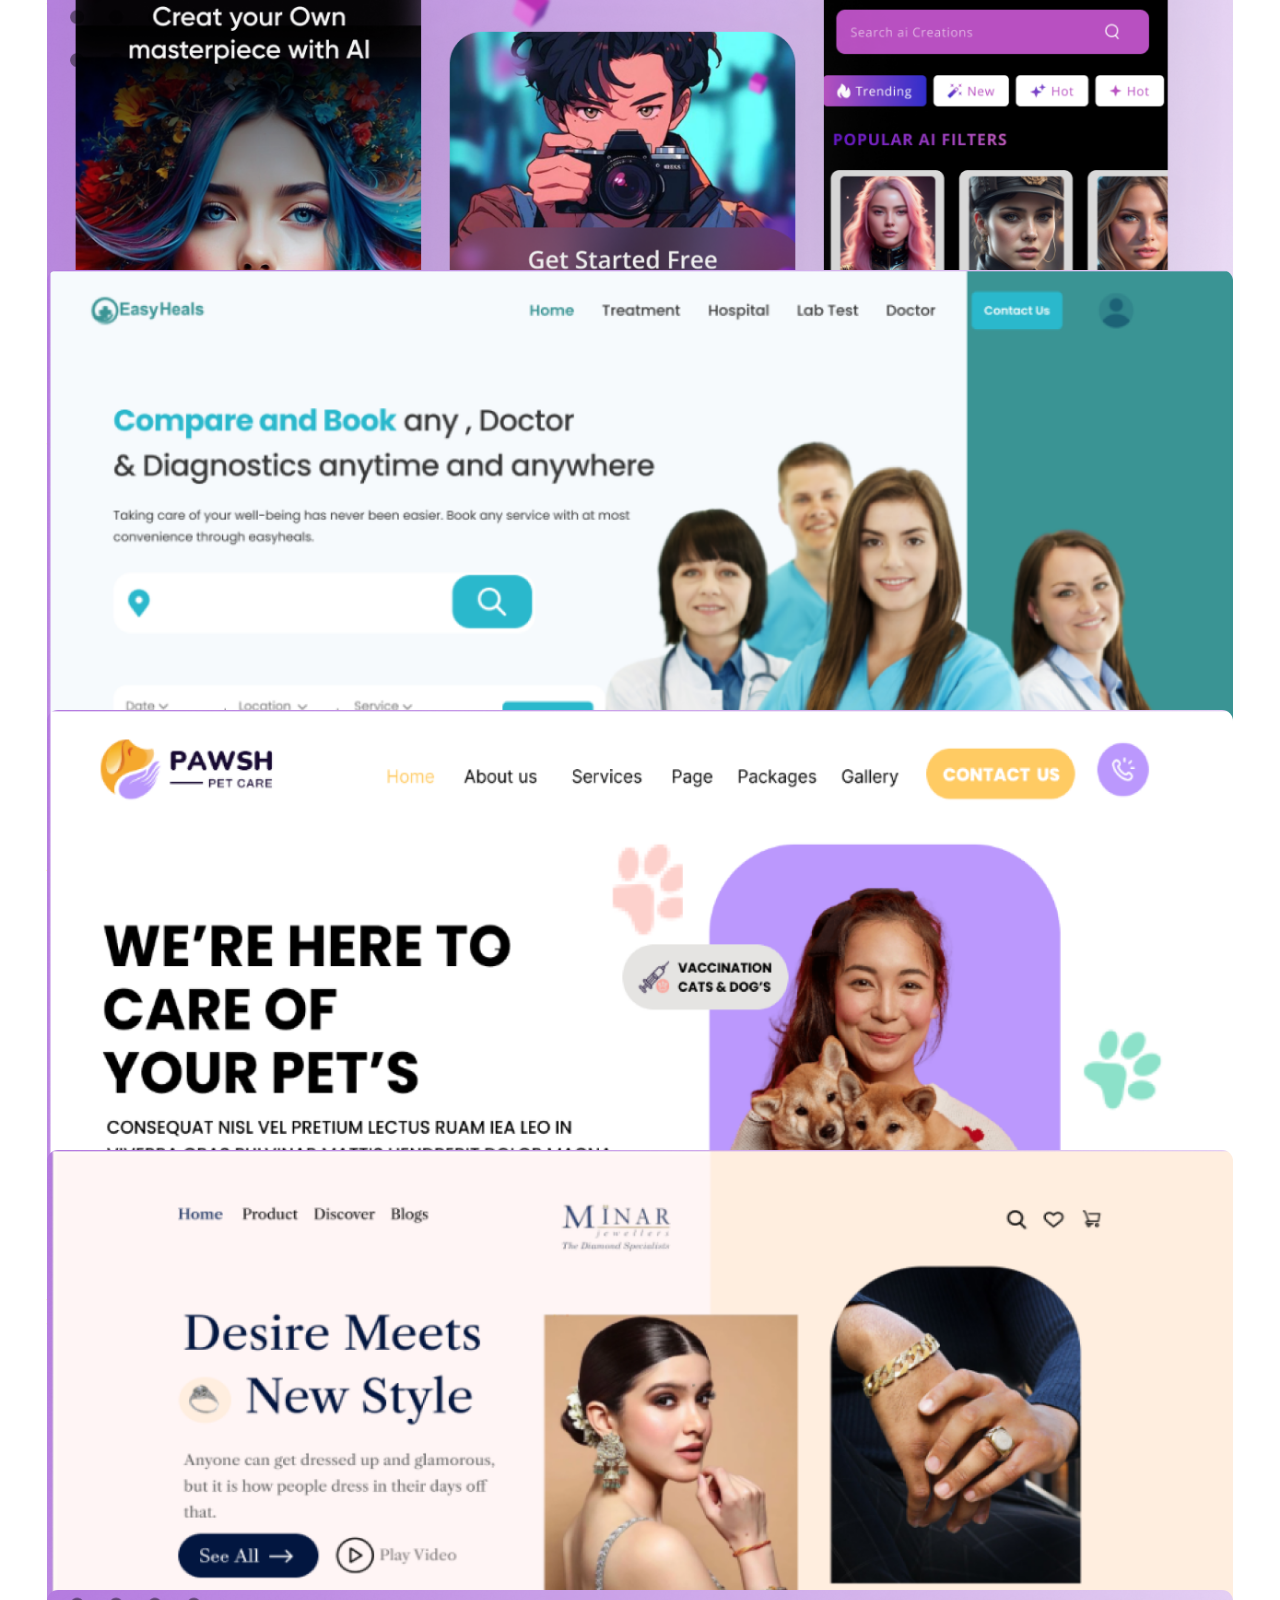
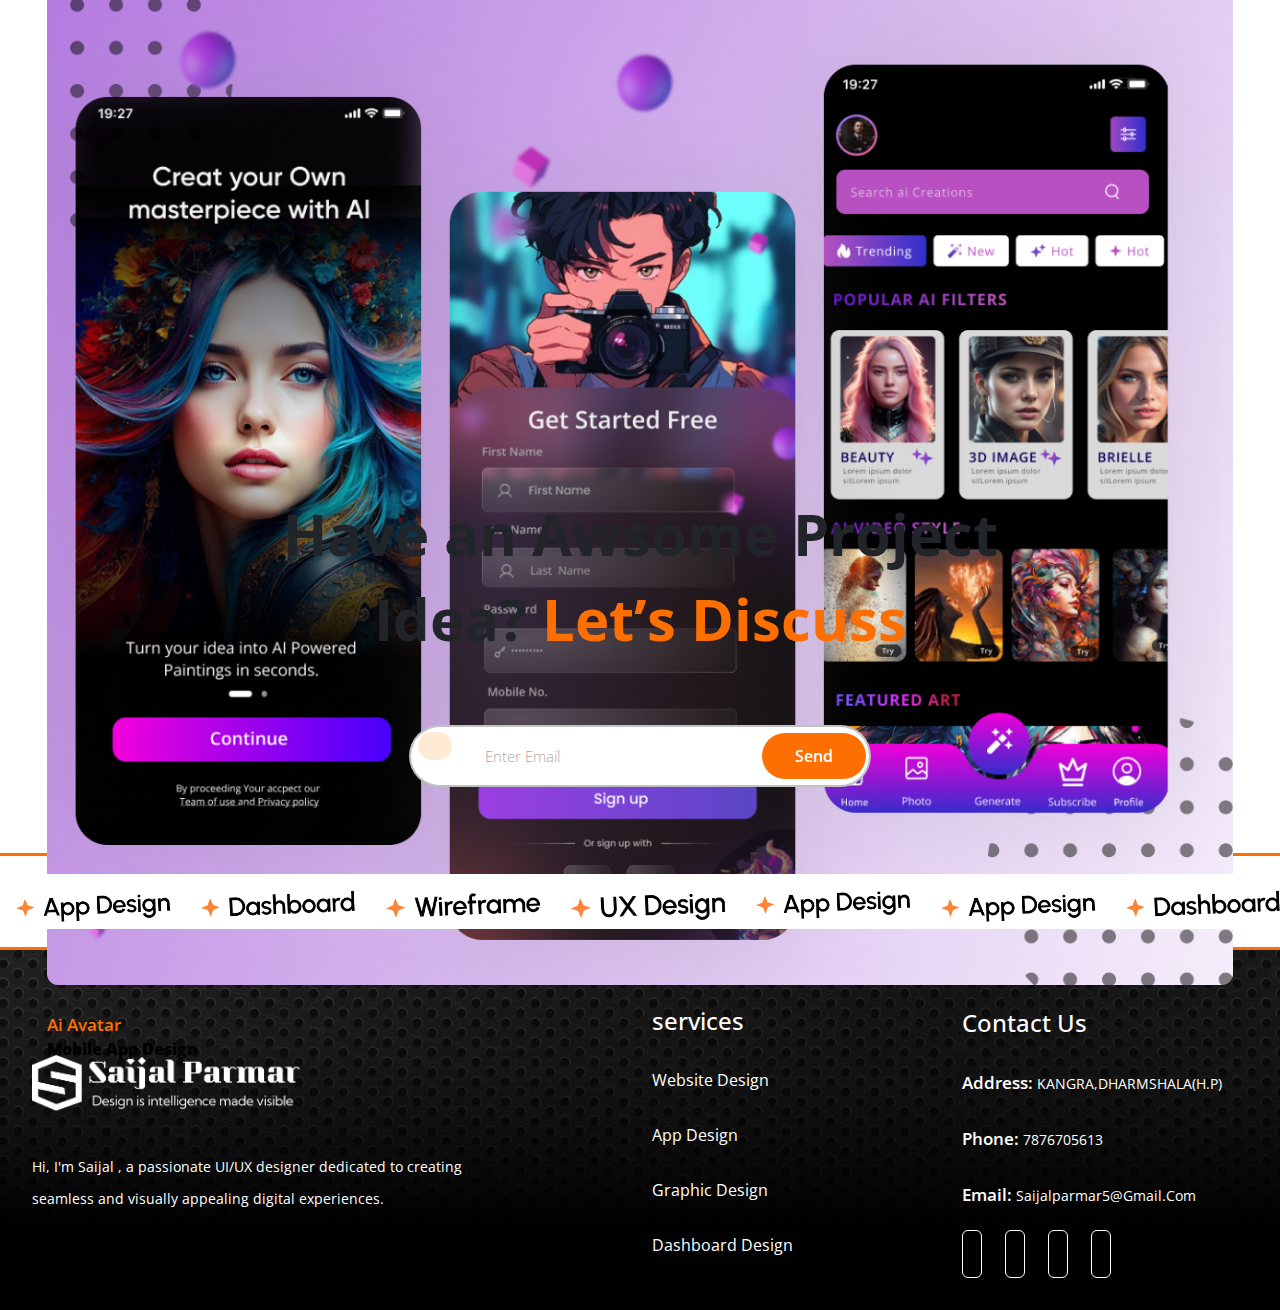
==== commit cb1e657a: "Merge pull request #3 from atulbhartipixxelu/frontend-mehak" ====
--- a/index.html
+++ b/index.html
@@ -26,27 +26,25 @@
                      <button class="button show">&#9776;</button>
                      <div class="menu">
                         <button class="button closebtn hide">&times;</button>
-                        <div class="ppers">
-                           <a  class="effect-underline" href="index.html">portfolio</a>
-                           <a  class="effect-underline" href="about us.html">About Us</a>
-                           <a  class="effect-underline" href="project.html">My Projects</a>
-                           <a  class="effect-underline" href="images/cv.pdf">Download CV</a>
+                        <dic class="nfdh">
+                        <div class="acor">
+                           <a href="index.html">portfolio</a>
+                           <a href="about us.html">About Us</a>
+                           <a href="project.html">My Projects</a>
+                           <a class="cv" href="images/cv.pdf">Download CV</a>
                         </div>
-                        <div class="bac img">
-                           <div class="prect">
-                              <a class="hsge" href="https://www.behance.net/gallery/191591965/Ai-Avatar-Mobile-App"><img src="images/app de.png"></a> 
-                              <a class="hsge" href="https://www.behance.net/gallery/190985769/Doctor-Appointment-App-UI-Kit-Case-Study/modules/1080215471"><img src="images/imgullsie_anim.png"alt=""></a>
-                            </div>
-                           <div class="prect">
-                             <a class="hsge" href="https://www.behance.net/gallery/190202371/Minar-Jewellers"><img src="images/Group 32 1.png"></a>
-                             <a class="hsge" href="https://www.behance.net/gallery/190628149/Pet-website" tabindex="-1"><img src="images/imgpsh_fu_anim.png" alt=""></a>                        </div>
-                          </div>
-                      </div>
-                  </div>
-             </div>
-          </div>
-       </div>
-   </div>
+                        <div class="prect">
+                           <img src="images/app de.png">
+                        </div>
+                     </div>
+                  </div>
+               </div>
+            </div>
+         </div>
+      </div>
+      </div>
+      </div>
+      </div>
       <!--logo -section end -->
       <div class="banner-section">
          <div class="container">
@@ -79,7 +77,8 @@
                </div>
             </div>
          </div>
-       </div>
+      </div>
+      </div>
       <!--logo -section end -->
       <!-- cusm-autook Start -->
       <div class="cusm-autook">
@@ -177,6 +176,7 @@
                </div>
             </div>
          </div>
+      </div>
       </div>
       <!-- service- end -->
       <!-- Project - start -->
--- a/css/custom.css
+++ b/css/custom.css
@@ -152,8 +152,8 @@
 
 img.edgh {
     width: 23px;
-    top: -26px;
-    left: 61%;
+    top: -20px;
+    left: 54%;
 }
 
 img.fhkj {
@@ -815,30 +815,29 @@
     padding-top: 60px;
     text-align: center;
 }
-a.effect-underline {
+.menu a {
     text-decoration: none;
-    padding: 29px 4px 18px 11px;
-    font-size: 37px;
+    padding: 35px 95px 1px 36px;
+    font-size: 18px;
     color: #000000;
     display: block;
     transition: 0.3s;
     text-transform: capitalize;
+    text-align: left;
     font-weight: 500;
-    text-align: left;
-    margin-left: 22%;
-}
-a.effect-underline:hover {
-   color: #fd6f00
-
-}
-.menu .closebtn {
+}
+  .menu a:hover {
+	color: #fd6f00;
+	;
+  }
+  .menu .closebtn {
     position: absolute;
-    top: 18px;
-    right: 21px;
+    top: 0;
+    right: 22px;
     font-size: 39px;
     margin-left: 33px;
-    padding: 0 19px;
-    border-radius: 10px;
+    padding: 0 18px;
+    border-radius: 42px;
     color: #ffffff;
     background: #fd6f00;
     border: 1px;
@@ -853,68 +852,21 @@
 	border-radius:8px;
   }
 
-/*effect-underline*/
-a.effect-underline:after {
-    content: '';
-    position: absolute;
-    right: 6%;
-    display: inline-block;
-    height: 49px;
-    width: 7%;
-    border-bottom: 4px solid #fd6f00;
-    margin-top: 10px;
-    opacity: 0;
-    -webkit-transition: opacity 0.35s, -webkit-transform 0.35s;
-    transition: opacity 0.35s, transform 0.35s;
-    -webkit-transform: scale(0,1);
-    transform: scale(0,1);
-}
-
-a.effect-underline:hover:after {
-  opacity: 1;
-	-webkit-transform: scale(1);
-	transform: scale(1);
-}
-.ppers {
+
+.acor {
     float: right;
-    display: block;
-    width: 18%;
 }
 .prect img {
-    width: 96%;
-    padding: 8px 8px;
-    border-radius: 10px;
-    border: 1px solid #fff;
-    margin-bottom: 58px;
-    box-shadow: 0 0 8px #c7c7c75e;
-    height: 437px;
-    object-fit: cover;
-    background: #ffffff;
-}
-.bac.img {
-    display: flex;
+    width: 29%;
+    border-radius: 21px;
+    float: left;
+    box-shadow: 0 0 4px #ffffff;
+    padding: 5px 4px;
 }
 @media screen and (max-height: 450px) {
   .sidebar {padding-top: 15px;}
   .sidebar a {font-size: 18px;}
 }
-
-
-
-
-
-
-
-
-
-
-
-
-
-
-
-
-
 
 
 
@@ -1047,5 +999,4 @@
     border-bottom: 2px solid;
 
 }
-/**** MY PROJECTS PAGE****/
-
+/**** MY PROJECTS PAGE****/--- a/css/media.css
+++ b/css/media.css
@@ -15,7 +15,7 @@
     text-align: center;
 }
 h3 {
-    font-size: 20px!important;
+    font-size: 21px!important;
 }
 /***herobanner-section***/
 .sidebar {
@@ -53,61 +53,19 @@
 }
 .banner-section {
     margin-top: 0px;
-    padding: 34px 15px;
-}
-.banner img {
-    width: 27px;
-    top: -29px;
-    margin-left: 0;
-    left: 15px;
-}
-img.edgh {
-    top: -11px;
-    width: 18px;
-    left: 65%;
-}
-.Design p {
-
-    font-size: 14px !important;
-}
-a.effect-underline {
-    padding: 23px 2px 3px 11px;
-    font-size: 14px;
-}
-a.effect-underline:after {
-    content: '';
-    position: absolute;
-    right: 15%;
-    display: inline-block;
-    height: 67px;
-    width: 11%;
-    border-bottom: 4px solid #fd6f00;
-    margin-top: 10px;
-    opacity: 0;
-    -webkit-transition: opacity 0.35s, -webkit-transform 0.35s;
-    transition: opacity 0.35s, transform 0.35s;
-    -webkit-transform: scale(0,1);
-    transform: scale(0,1);
-    transition: 1s;
-
-}
-.menu {
-    padding: 76px 15px;
-}
-.bac.img {
-    display: block;
-   
-    text-align: left;
-}
+    padding: 0 15px;
+}
+.menu a {
+ 
+    padding: 27px 9px 1px 19px;
+    font-size: 16px;
+}
+
 .prect img {
-    width: 61%;
+    width: 54%;
     border-radius: 16px;
-    box-shadow: 0 0 3px #787878;
-    height: 121px;
-    margin-bottom: 18px;
-}
-
-
+    box-shadow: 0 0 4px #787878;
+}
 .ilor p {
     font-size: 13px!important;
     margin-left: 10%;
@@ -118,11 +76,9 @@
     line-height: 49px!important;
 }
 .banner p {
-    text-align:  center;
-    line-height: 22px;
-    font-size:   13px !important;
-    margin-top:  4%;
-    
+    text-align: center;
+    line-height: 24px;
+    font-size: 13px !important;
 }
 .herobanner img {
     width: 349px;
@@ -131,9 +87,8 @@
     order: 2;
 }
 img.fhkj {
-    width: 58px;
+    width: 64px;
     margin-top: 0;
-    margin-left: 68px;
 }
 .pasnate .col-md-5:nth-child(2) {
     width: 70%;
@@ -143,12 +98,18 @@
     width: 30%;
 }
 
-
+.banner img {
+
+    display: none;
+}
+img.edgh {
+    top: -21px;
+    margin-left: 6%;
+    display: none;
+}
 button.hel {
     font-size: 12px;
     padding: 7px 25px 3px 25px;
-    margin-bottom: 14px;
-    
 }
 .banner h1 {
     line-height: 39px!important;
@@ -164,11 +125,6 @@
     padding: 12px 0px;
 
 }
-.ppers {
-    float: right;
-    display: block;
-    width: 38%;
-}
 /***herobanner-section***/
 /***about-section***/
 .about-section {
@@ -235,8 +191,10 @@
 .slider {
     padding: 0px 0px;
 }
+
+
 button.cancelbtn {
-    margin-left: -102px;
+    margin-left: -95px;
     top: 9px;
     padding: 7px 30px;
     font-size: 13px;
@@ -373,34 +331,22 @@
     font-size: 16px;
 }
 .Design h3 {
-    font-size: 13px!important;
+    font-size: 14px!important;
+   
 }
 .bottom {
-    width: 55%!important;
-    padding: 10px 4px;
-    margin-left: 0%;
-    text-align: left;
-    margin-top: 7px!important;
+   
+    width: 73%!important;
+    padding: 16px 4px;
+    margin-left: 12%;
 }
 a.Portf {
-    font-size: 12px;
-    padding: 7px 14px 7px 15px;
-    font-weight: 400;
-}
-a.Portf:hover {
-   
-    font-size: 12px;
-    font-weight: 400;
-}
-a.contact:hover {
-    font-size: 12px;
-    font-weight: 400;
+    font-size: 13px;
+    padding: 10px 16px 10px 11px;
 }
 a.contact{
-    font-size: 12px;
-    padding: 7px 14px 7px 15px;
-    font-weight: 400;
-
+    font-size: 13px;
+    padding: 10px 16px 10px 11px;
 }
 /****project***/
 
@@ -432,44 +378,14 @@
     PADDING: 0 15px;
 }
 .ui-ux p {
-    line-height: 22px;
+
+    line-height: 30px;
     width: 98%;
 }
 .ui-ux h3 {
+    font-size: 20px;
     width: 71%;
-    font-size: 16px!important;
-}
-
-.d-flex {
-    display: flex!important;
-}
-
-.d-flex img {
-    width: 14px;
-    height: 14px;
-
-}
-.d-flex h3 {
-    font-weight: 500;
-    font-size: 18px!important;
-}
-.ui-ux img {
-    width: 20px;
-}
-
-.col-md-3:nth-child(1) {
-    width: 0;
-}
-
-.col-md-4:nth-child(3) {
-    width: 24%;
-}
-
-.col-md-5:nth-child(2) {
-    width: 80%;
-}
-
-
+}
 
 
 
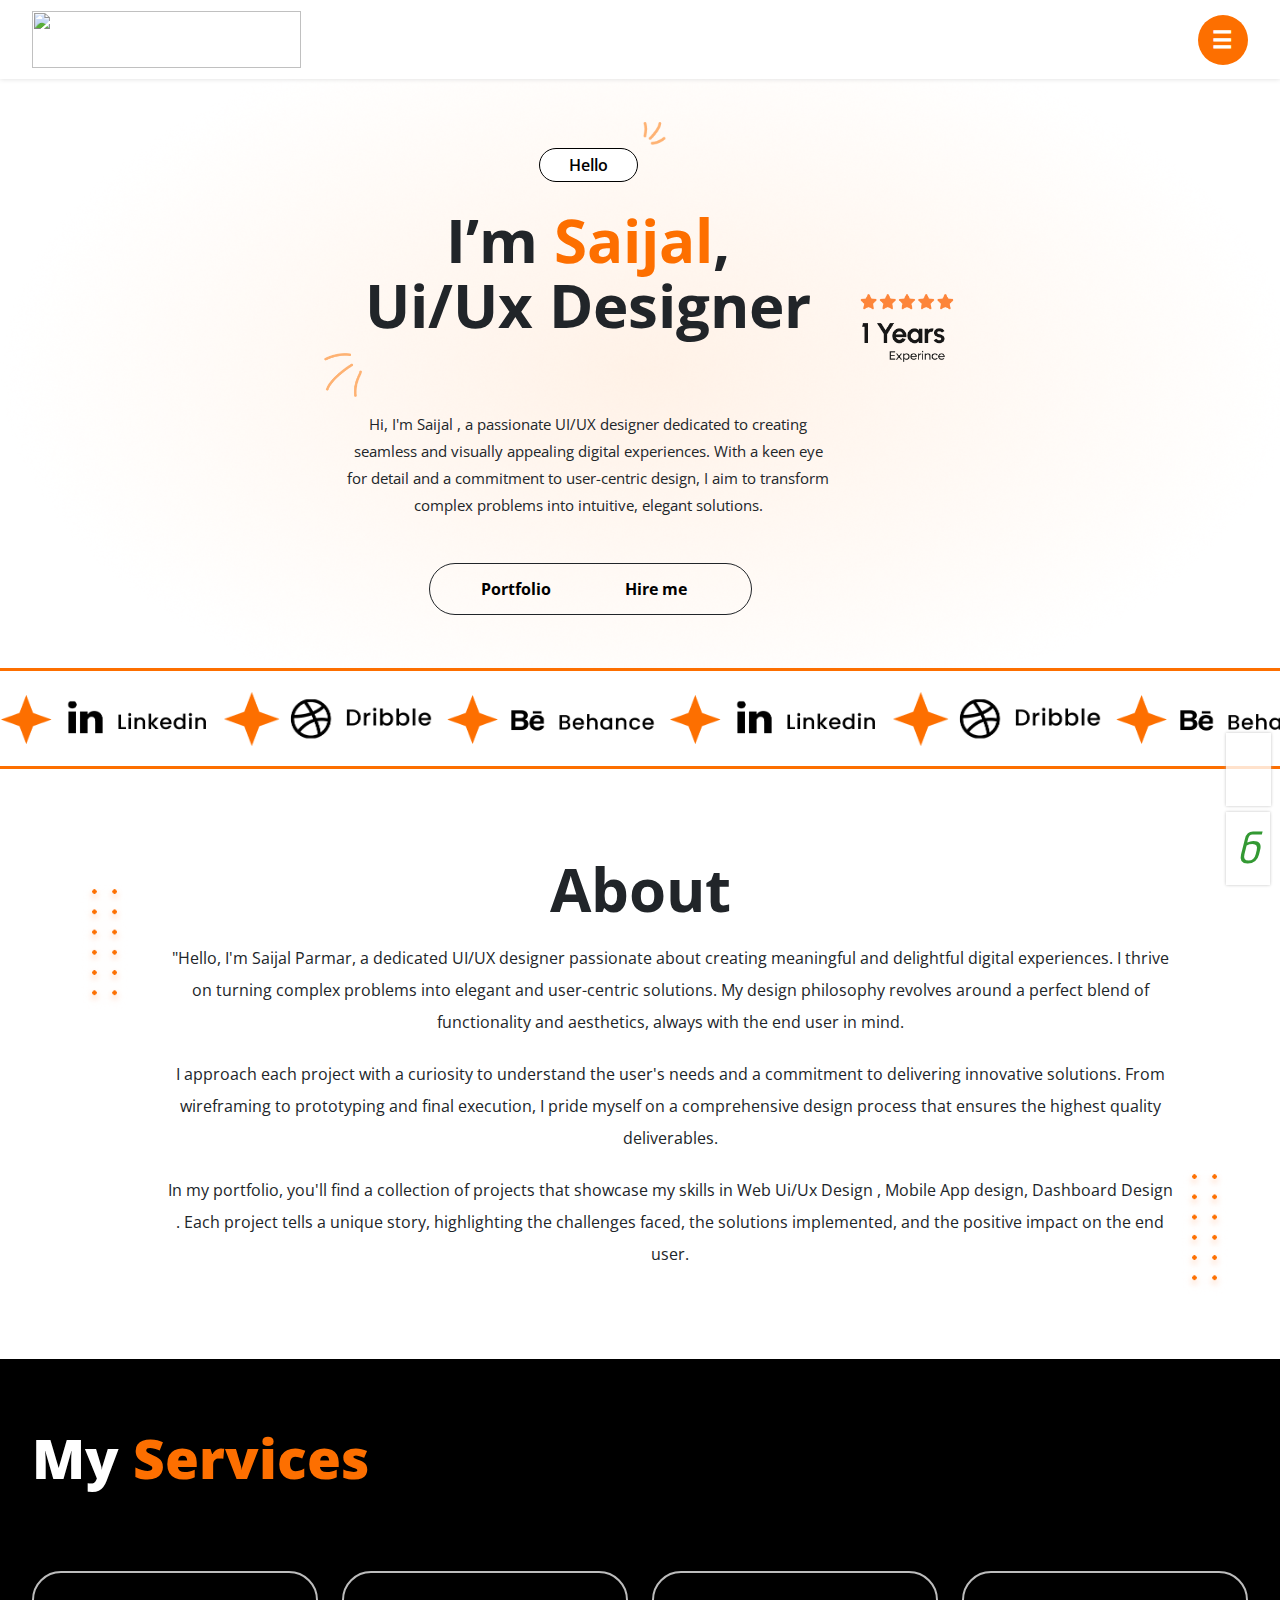
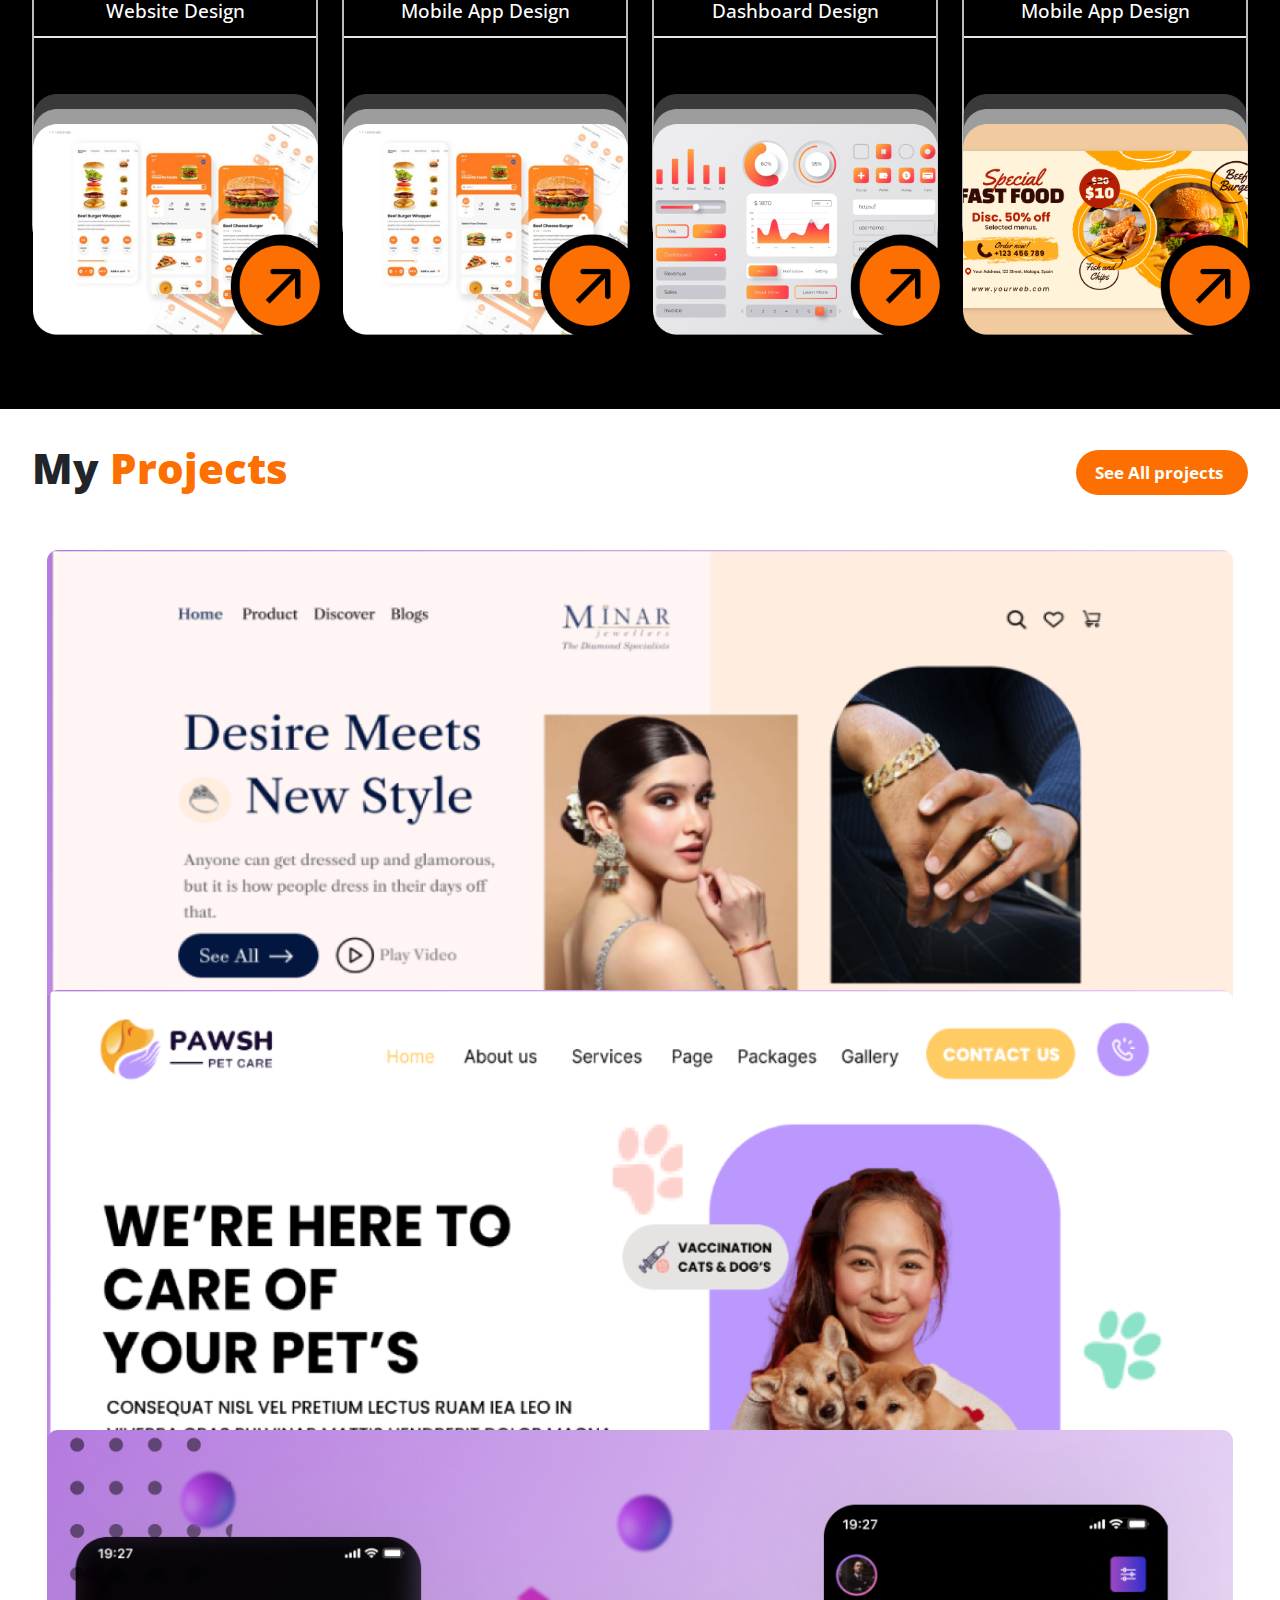
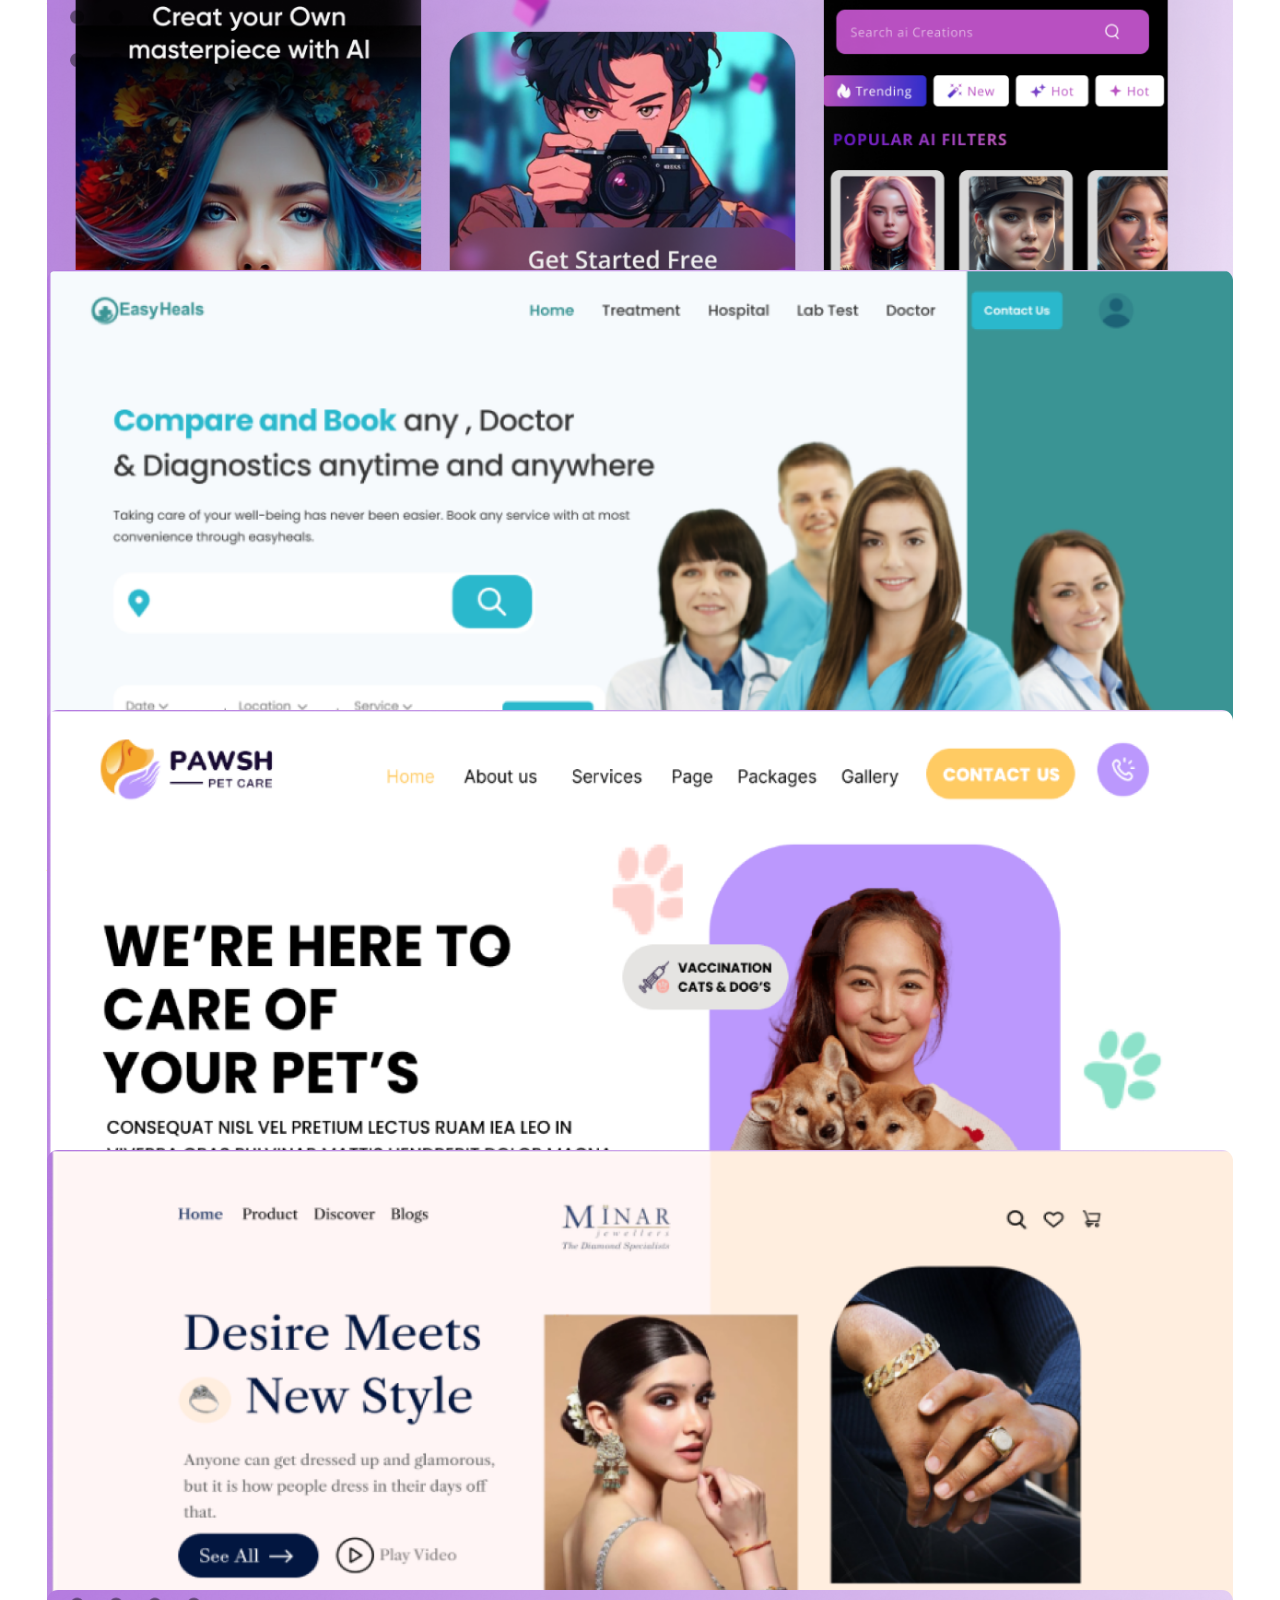
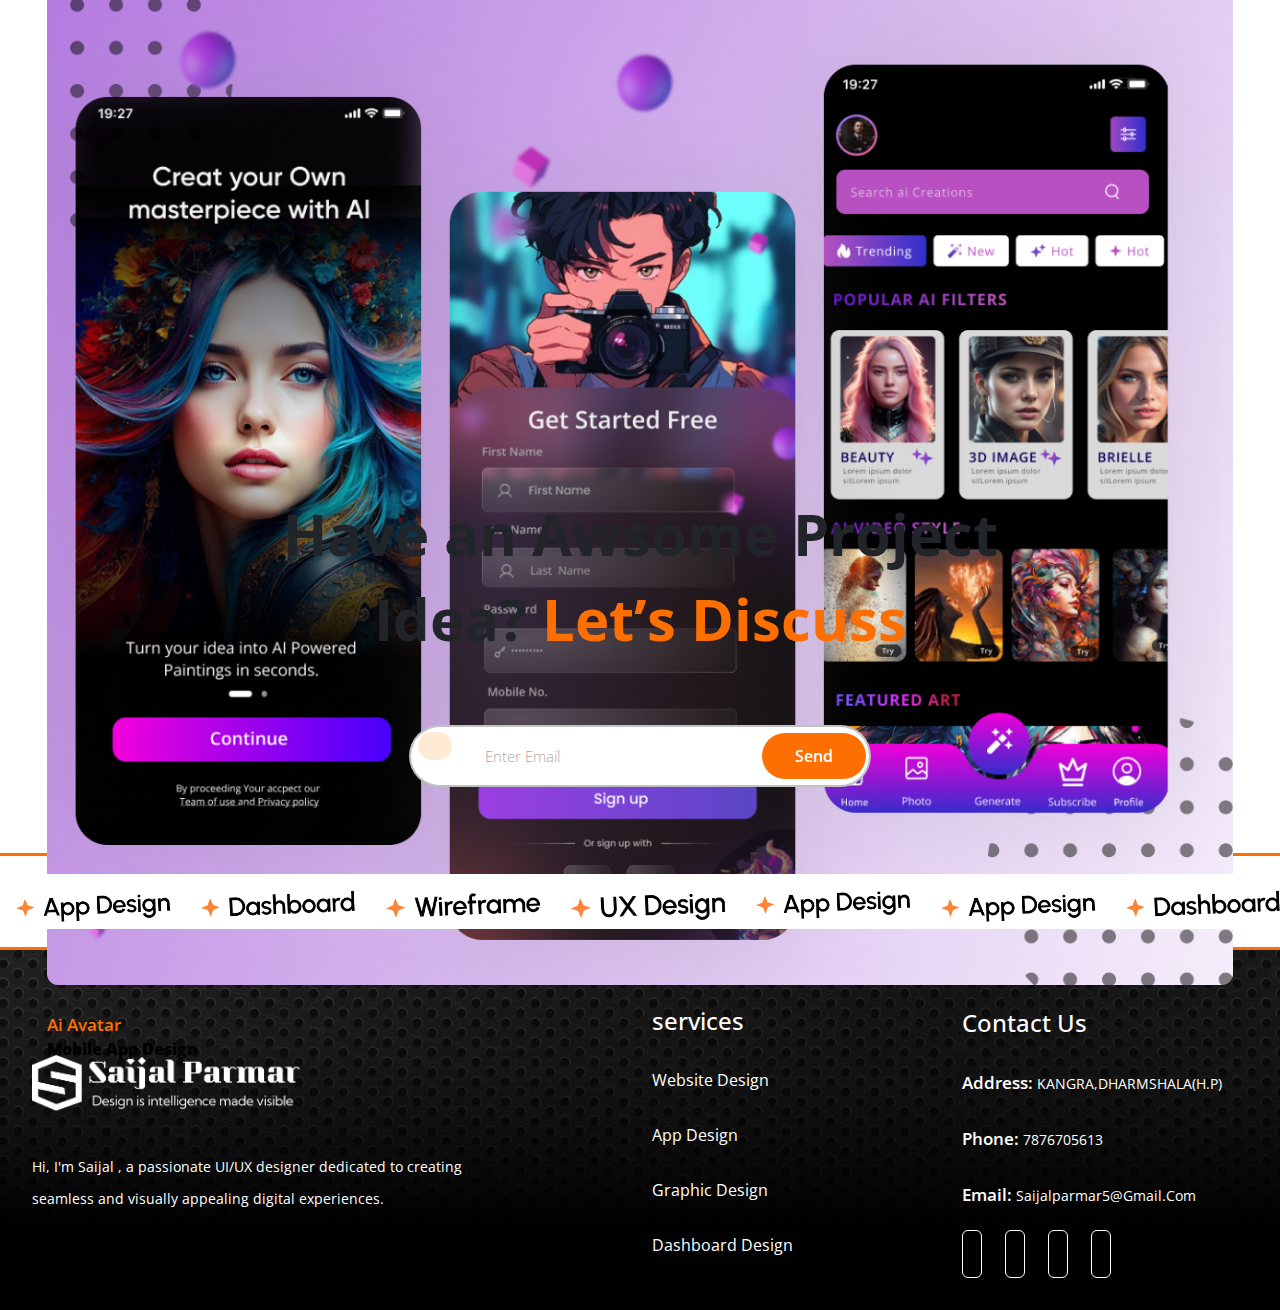
==== commit 526beb15: "Merge pull request #4 from atulbhartipixxelu/frontend-mehak" ====
--- a/index.html
+++ b/index.html
@@ -26,25 +26,27 @@
                      <button class="button show">&#9776;</button>
                      <div class="menu">
                         <button class="button closebtn hide">&times;</button>
-                        <dic class="nfdh">
-                        <div class="acor">
-                           <a href="index.html">portfolio</a>
-                           <a href="about us.html">About Us</a>
-                           <a href="project.html">My Projects</a>
-                           <a class="cv" href="images/cv.pdf">Download CV</a>
+                        <div class="ppers">
+                           <a  class="effect-underline" href="index.html">portfolio</a>
+                           <a  class="effect-underline" href="about us.html">About Us</a>
+                           <a  class="effect-underline" href="project.html">My Projects</a>
+                           <a  class="effect-underline" href="images/cv.pdf">Download CV</a>
                         </div>
-                        <div class="prect">
-                           <img src="images/app de.png">
-                        </div>
-                     </div>
-                  </div>
-               </div>
-            </div>
-         </div>
-      </div>
-      </div>
-      </div>
-      </div>
+                        <div class="bac img">
+                           <div class="prect">
+                              <a class="hsge" href="https://www.behance.net/gallery/191591965/Ai-Avatar-Mobile-App"><img src="images/app de.png"></a> 
+                              <a class="hsge" href="https://www.behance.net/gallery/190985769/Doctor-Appointment-App-UI-Kit-Case-Study/modules/1080215471"><img src="images/imgullsie_anim.png"alt=""></a>
+                            </div>
+                           <div class="prect">
+                             <a class="hsge" href="https://www.behance.net/gallery/190202371/Minar-Jewellers"><img src="images/Group 32 1.png"></a>
+                             <a class="hsge" href="https://www.behance.net/gallery/190628149/Pet-website" tabindex="-1"><img src="images/imgpsh_fu_anim.png" alt=""></a>                        </div>
+                          </div>
+                      </div>
+                  </div>
+             </div>
+          </div>
+       </div>
+   </div>
       <!--logo -section end -->
       <div class="banner-section">
          <div class="container">
@@ -77,8 +79,7 @@
                </div>
             </div>
          </div>
-      </div>
-      </div>
+       </div>
       <!--logo -section end -->
       <!-- cusm-autook Start -->
       <div class="cusm-autook">
@@ -176,7 +177,6 @@
                </div>
             </div>
          </div>
-      </div>
       </div>
       <!-- service- end -->
       <!-- Project - start -->
--- a/css/custom.css
+++ b/css/custom.css
@@ -152,8 +152,8 @@
 
 img.edgh {
     width: 23px;
-    top: -20px;
-    left: 54%;
+    top: -26px;
+    left: 61%;
 }
 
 img.fhkj {
@@ -815,29 +815,30 @@
     padding-top: 60px;
     text-align: center;
 }
-.menu a {
+a.effect-underline {
     text-decoration: none;
-    padding: 35px 95px 1px 36px;
-    font-size: 18px;
+    padding: 29px 4px 18px 11px;
+    font-size: 37px;
     color: #000000;
     display: block;
     transition: 0.3s;
     text-transform: capitalize;
+    font-weight: 500;
     text-align: left;
-    font-weight: 500;
-}
-  .menu a:hover {
-	color: #fd6f00;
-	;
-  }
-  .menu .closebtn {
+    margin-left: 22%;
+}
+a.effect-underline:hover {
+   color: #fd6f00
+
+}
+.menu .closebtn {
     position: absolute;
-    top: 0;
-    right: 22px;
+    top: 18px;
+    right: 21px;
     font-size: 39px;
     margin-left: 33px;
-    padding: 0 18px;
-    border-radius: 42px;
+    padding: 0 19px;
+    border-radius: 10px;
     color: #ffffff;
     background: #fd6f00;
     border: 1px;
@@ -852,16 +853,46 @@
 	border-radius:8px;
   }
 
-
-.acor {
+/*effect-underline*/
+a.effect-underline:after {
+    content: '';
+    position: absolute;
+    right: 6%;
+    display: inline-block;
+    height: 49px;
+    width: 7%;
+    border-bottom: 4px solid #fd6f00;
+    margin-top: 10px;
+    opacity: 0;
+    -webkit-transition: opacity 0.35s, -webkit-transform 0.35s;
+    transition: opacity 0.35s, transform 0.35s;
+    -webkit-transform: scale(0,1);
+    transform: scale(0,1);
+}
+
+a.effect-underline:hover:after {
+  opacity: 1;
+	-webkit-transform: scale(1);
+	transform: scale(1);
+}
+.ppers {
     float: right;
+    display: block;
+    width: 18%;
 }
 .prect img {
-    width: 29%;
-    border-radius: 21px;
-    float: left;
-    box-shadow: 0 0 4px #ffffff;
-    padding: 5px 4px;
+    width: 96%;
+    padding: 8px 8px;
+    border-radius: 10px;
+    border: 1px solid #fff;
+    margin-bottom: 58px;
+    box-shadow: 0 0 8px #c7c7c75e;
+    height: 437px;
+    object-fit: cover;
+    background: #ffffff;
+}
+.bac.img {
+    display: flex;
 }
 @media screen and (max-height: 450px) {
   .sidebar {padding-top: 15px;}
@@ -871,16 +902,26 @@
 
 
 
+
+
+
+
+
+
+
+
+
+
+
+
+
+
+
+
+
 /***about***/
 .abut-section {
     padding: 5px 0 11px 1px!important;
-}
-.abut h1 {
-    text-align: left!important;
-}
-.abut p {
-    text-align: left!important;
-
 }
 
 .banr p {
@@ -999,4 +1040,6 @@
     border-bottom: 2px solid;
 
 }
-/**** MY PROJECTS PAGE****/+
+/**** MY PROJECTS PAGE****/
+
--- a/css/media.css
+++ b/css/media.css
@@ -15,7 +15,7 @@
     text-align: center;
 }
 h3 {
-    font-size: 21px!important;
+    font-size: 20px!important;
 }
 /***herobanner-section***/
 .sidebar {
@@ -53,19 +53,61 @@
 }
 .banner-section {
     margin-top: 0px;
-    padding: 0 15px;
-}
-.menu a {
- 
-    padding: 27px 9px 1px 19px;
-    font-size: 16px;
-}
-
+    padding: 34px 15px;
+}
+.banner img {
+    width: 27px;
+    top: -29px;
+    margin-left: 0;
+    left: 15px;
+}
+img.edgh {
+    top: -11px;
+    width: 18px;
+    left: 65%;
+}
+.Design p {
+
+    font-size: 14px !important;
+}
+a.effect-underline {
+    padding: 23px 2px 3px 11px;
+    font-size: 14px;
+}
+a.effect-underline:after {
+    content: '';
+    position: absolute;
+    right: 15%;
+    display: inline-block;
+    height: 67px;
+    width: 11%;
+    border-bottom: 4px solid #fd6f00;
+    margin-top: 10px;
+    opacity: 0;
+    -webkit-transition: opacity 0.35s, -webkit-transform 0.35s;
+    transition: opacity 0.35s, transform 0.35s;
+    -webkit-transform: scale(0,1);
+    transform: scale(0,1);
+    transition: 1s;
+
+}
+.menu {
+    padding: 76px 15px;
+}
+.bac.img {
+    display: block;
+   
+    text-align: left;
+}
 .prect img {
-    width: 54%;
+    width: 61%;
     border-radius: 16px;
-    box-shadow: 0 0 4px #787878;
-}
+    box-shadow: 0 0 3px #787878;
+    height: 121px;
+    margin-bottom: 18px;
+}
+
+
 .ilor p {
     font-size: 13px!important;
     margin-left: 10%;
@@ -76,9 +118,11 @@
     line-height: 49px!important;
 }
 .banner p {
-    text-align: center;
-    line-height: 24px;
-    font-size: 13px !important;
+    text-align:  center;
+    line-height: 22px;
+    font-size:   13px !important;
+    margin-top:  4%;
+    
 }
 .herobanner img {
     width: 349px;
@@ -87,8 +131,9 @@
     order: 2;
 }
 img.fhkj {
-    width: 64px;
+    width: 58px;
     margin-top: 0;
+    margin-left: 68px;
 }
 .pasnate .col-md-5:nth-child(2) {
     width: 70%;
@@ -98,18 +143,12 @@
     width: 30%;
 }
 
-.banner img {
-
-    display: none;
-}
-img.edgh {
-    top: -21px;
-    margin-left: 6%;
-    display: none;
-}
+
 button.hel {
     font-size: 12px;
     padding: 7px 25px 3px 25px;
+    margin-bottom: 14px;
+    
 }
 .banner h1 {
     line-height: 39px!important;
@@ -125,6 +164,11 @@
     padding: 12px 0px;
 
 }
+.ppers {
+    float: right;
+    display: block;
+    width: 38%;
+}
 /***herobanner-section***/
 /***about-section***/
 .about-section {
@@ -191,10 +235,8 @@
 .slider {
     padding: 0px 0px;
 }
-
-
 button.cancelbtn {
-    margin-left: -95px;
+    margin-left: -102px;
     top: 9px;
     padding: 7px 30px;
     font-size: 13px;
@@ -305,6 +347,12 @@
 .footer-links {
     margin-top: 24px;
 }
+.footer-section {
+    padding: 36px 16px;
+}
+.follow-section {
+    padding: 39px 16px;
+}
 /***footer-section***/
 
 
@@ -331,22 +379,34 @@
     font-size: 16px;
 }
 .Design h3 {
-    font-size: 14px!important;
+    font-size: 13px!important;
+}
+.bottom {
+    width: 55%!important;
+    padding: 10px 4px;
+    margin-left: 0%;
+    text-align: left;
+    margin-top: 7px!important;
+}
+a.Portf {
+    font-size: 12px;
+    padding: 7px 14px 7px 15px;
+    font-weight: 400;
+}
+a.Portf:hover {
    
-}
-.bottom {
-   
-    width: 73%!important;
-    padding: 16px 4px;
-    margin-left: 12%;
-}
-a.Portf {
-    font-size: 13px;
-    padding: 10px 16px 10px 11px;
+    font-size: 12px;
+    font-weight: 400;
+}
+a.contact:hover {
+    font-size: 12px;
+    font-weight: 400;
 }
 a.contact{
-    font-size: 13px;
-    padding: 10px 16px 10px 11px;
+    font-size: 12px;
+    padding: 7px 14px 7px 15px;
+    font-weight: 400;
+
 }
 /****project***/
 
@@ -378,14 +438,42 @@
     PADDING: 0 15px;
 }
 .ui-ux p {
-
-    line-height: 30px;
+    line-height: 22px;
     width: 98%;
 }
 .ui-ux h3 {
-    font-size: 20px;
     width: 71%;
-}
+    font-size: 16px!important;
+}
+
+.d-flex {
+    display: flex!important;
+}
+
+.d-flex img {
+    display: none;
+}
+.d-flex h3 {
+    font-weight: 500;
+    font-size: 18px!important;
+}
+.ui-ux img {
+    display: none;
+}
+
+.col-md-3:nth-child(1) {
+    width: 0;
+}
+
+.col-md-4:nth-child(3) {
+    width: 24%;
+}
+
+.col-md-5:nth-child(2) {
+    width: 80%;
+}
+
+
 
 
 
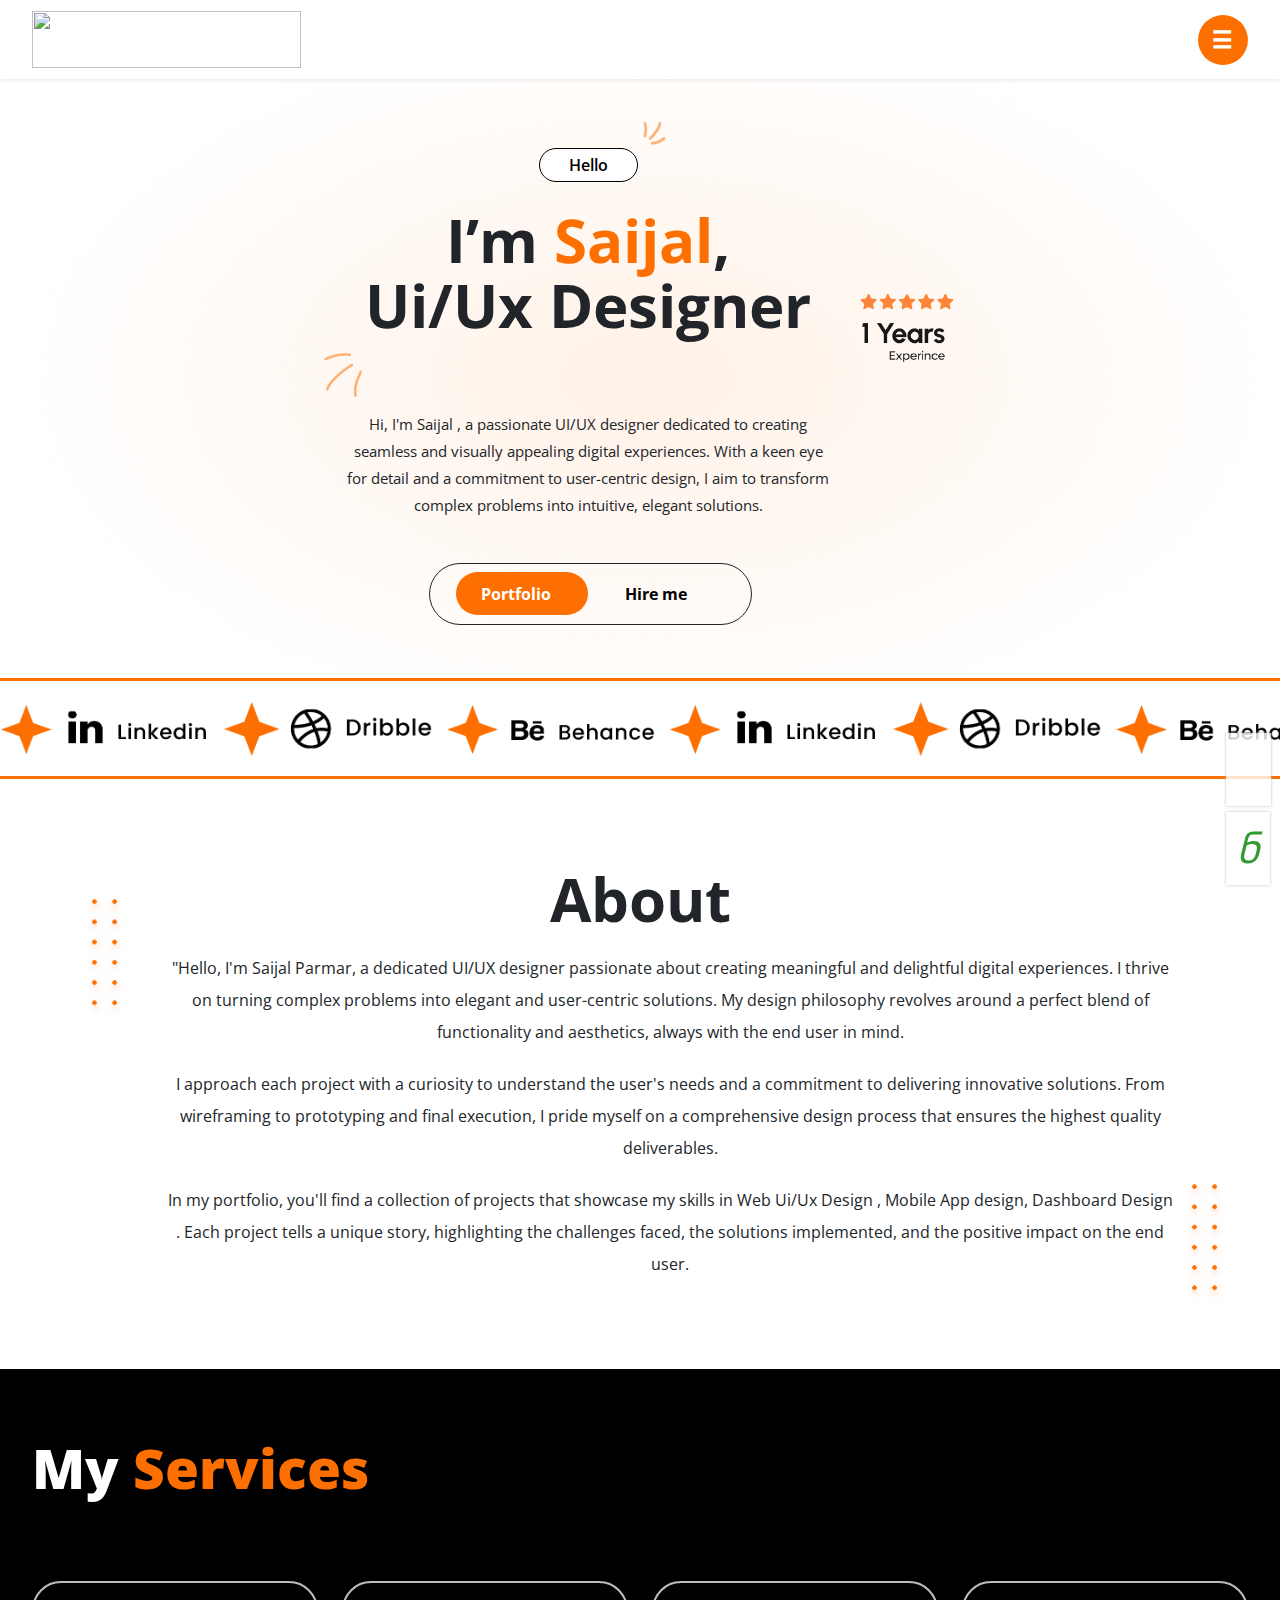
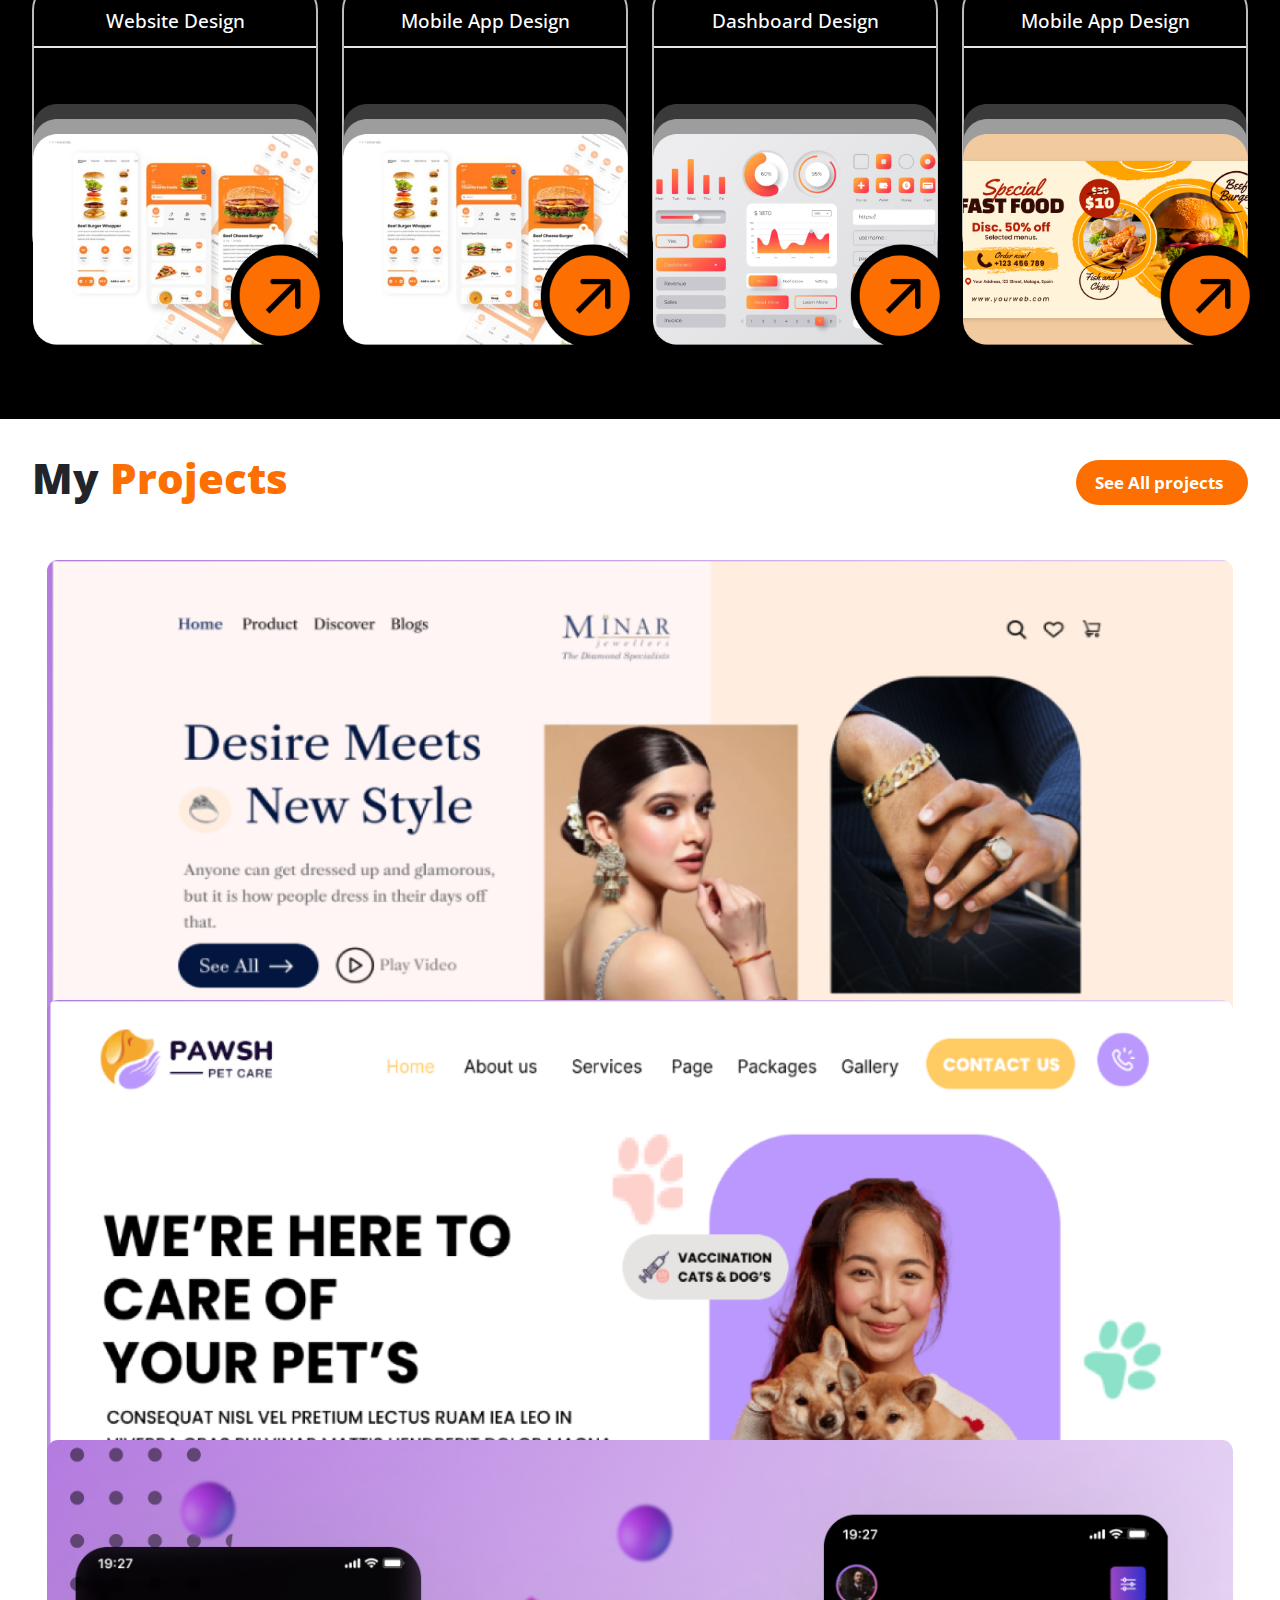
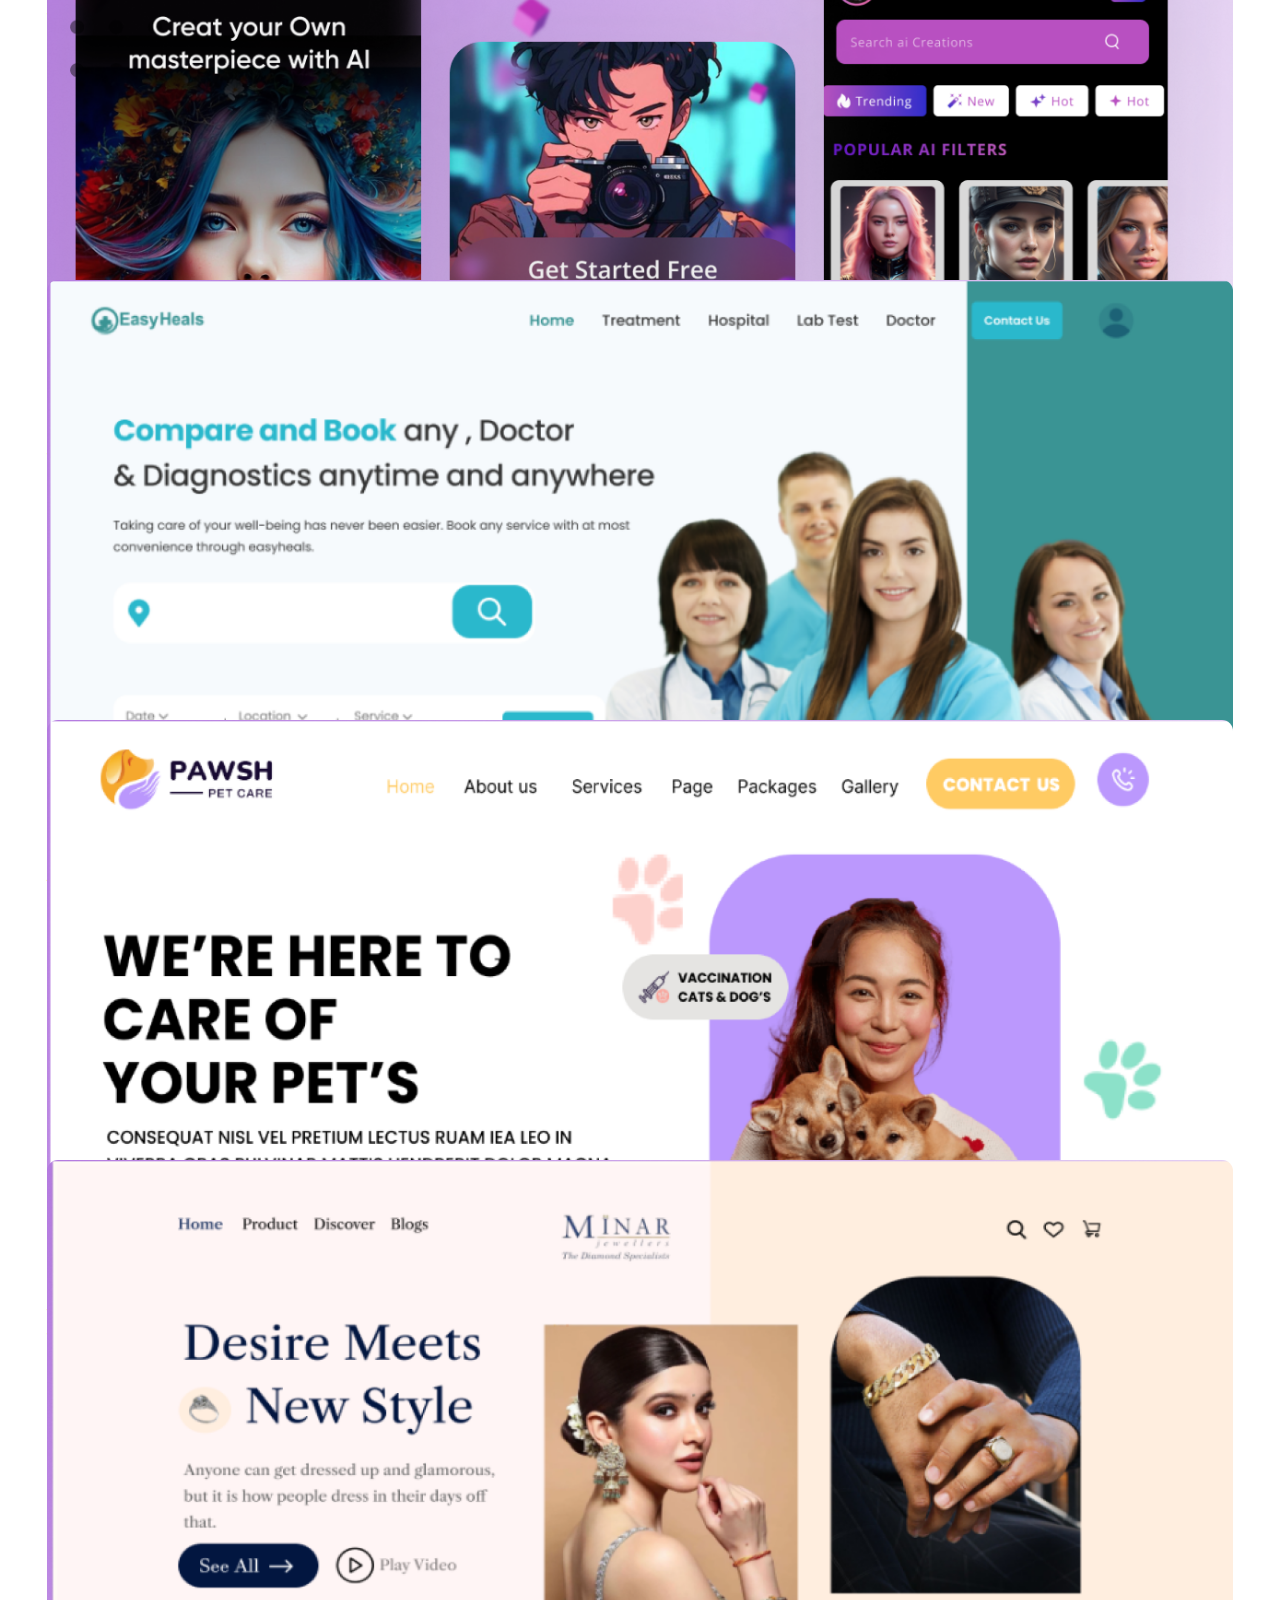
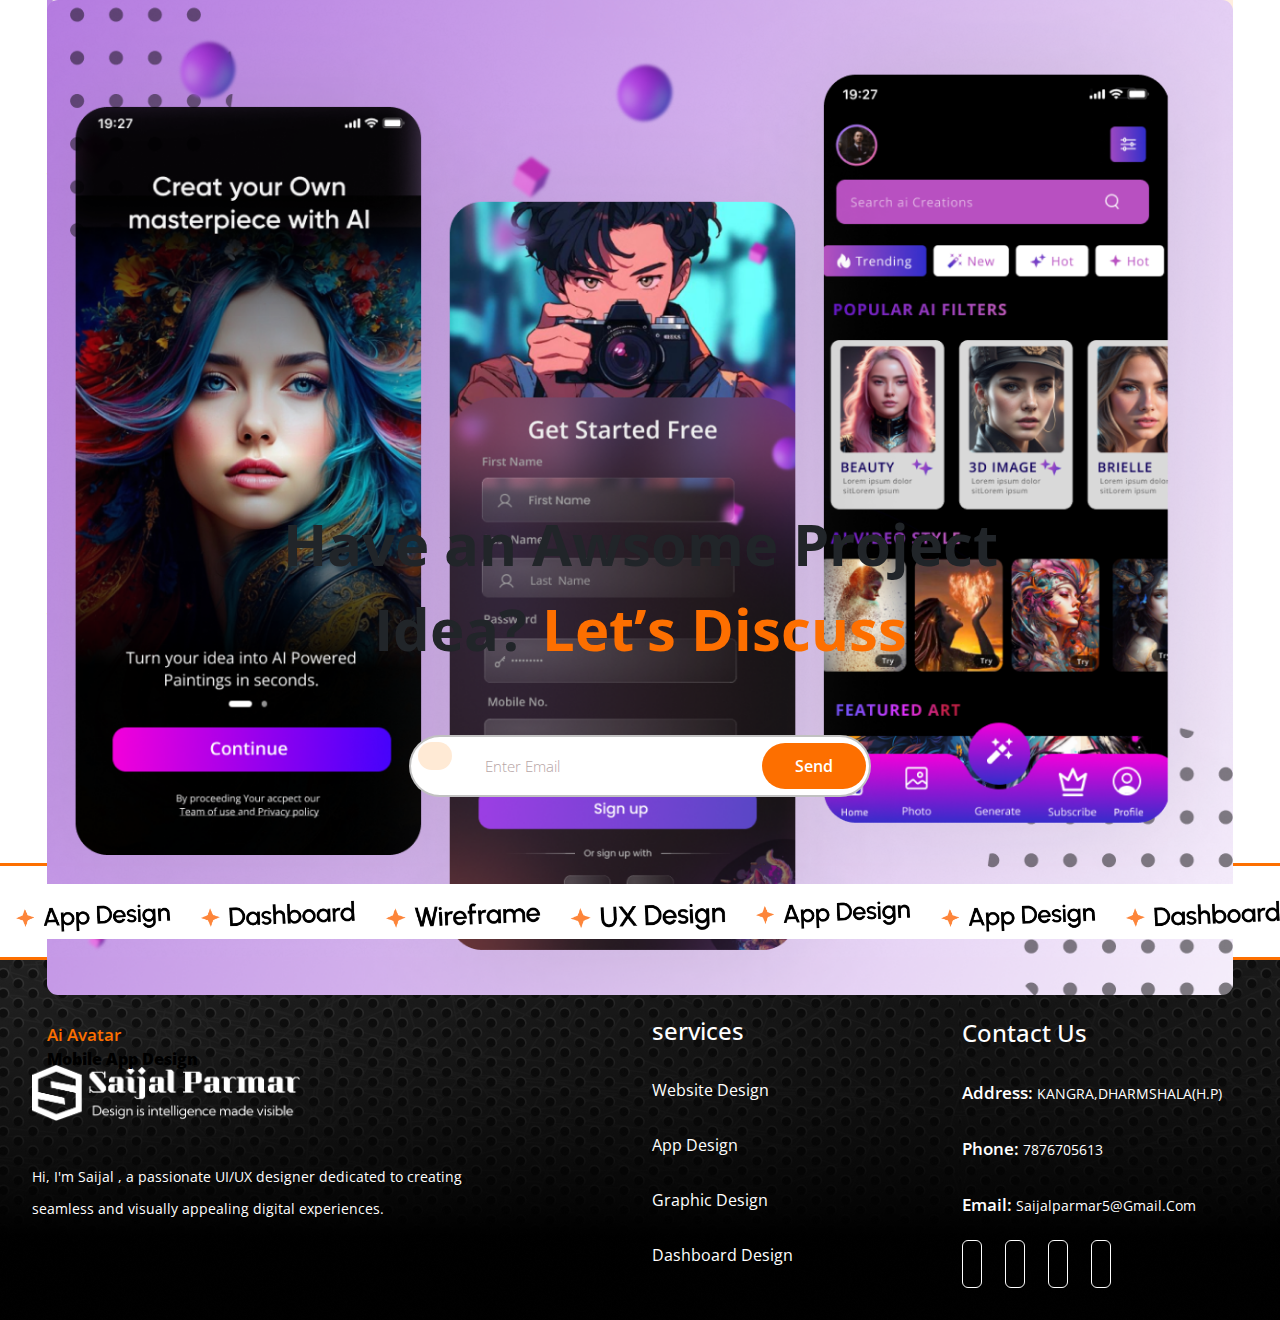
==== commit 2a1a8db9: "all done" ====
--- a/index.html
+++ b/index.html
@@ -74,8 +74,8 @@
                <div class="col-md-4">
                </div>
                <div class="bottom">
-                  <a class="Portf" href="">Portfolio<i class="fa-solid fa-arrow-up"></i></a>
-                  <a class="contact" href="">Hire me</a>
+                  <a class="Portf" href="index.html">Portfolio<i class="fa-solid fa-arrow-up"></i></a>
+                  <a class="contact" href="#footer-scroll">Hire me</a>
                </div>
             </div>
          </div>
@@ -110,7 +110,7 @@
       </div>
       <!-- custm-autlook end -->
       <!-- about-autlook start -->
-      <div class="about-section" id="about">
+      <div class="about-section">
          <div class="container">
             <div class="ilor">
                <h1> About</h1>
@@ -133,7 +133,7 @@
       </div>
       <!-- about- end -->
       <!-- service-autlook start -->
-      <div class="service-section"id="service">
+      <div class="service-section">
          <div class="container">
             <div class="row">
                <div class="col-md-8">
@@ -286,7 +286,7 @@
       </div>
       <!-- custm-autlook end -->
       <!-- footer- start -->
-      <div class="footer-section">
+      <div class="footer-section" id="footer-scroll">
          <div class="container">
             <div class="row">
                <div class="col-md-6">
--- a/css/custom.css
+++ b/css/custom.css
@@ -75,10 +75,9 @@
 }
 .bottom {
     text-align: center;
-  
     border: 1px solid;
     width: 26%!important;
-    padding: 13px 21px;
+    padding: 18px 21px;
     border-radius: 40px;
     margin-left: 33%;
     margin-top: 28px!important;
@@ -87,8 +86,8 @@
     margin-left: 8px;
 }
 a.Portf:hover {
-    background: #FD6F00;
-    color: #fff;
+    background: #ffffff00!important;
+    color: #000;
     font-size: 16px;
 }
 a.contact:hover {
@@ -98,11 +97,12 @@
 }
 a.Portf {
     text-decoration: none;
-    color: #000;
     font-weight: 700;
     font-size: 16px;
     border-radius: 81px;
-    padding: 10px 29px 10px 25px;
+    padding: 11px 29px 10px 25px;
+    background: #FD6F00!important;
+    color: #fff;
 }
 a.contact {
     text-decoration: none;
@@ -932,7 +932,7 @@
 }
 .banr img {
     position: absolute;
-    top: 60%;
+    top: 35%;
     width: 30px;
     margin-left: 41px;
     margin-top: 21px;
@@ -1040,6 +1040,8 @@
     border-bottom: 2px solid;
 
 }
-
+.link-section {
+    margin-bottom: 50px;
+}
 /**** MY PROJECTS PAGE****/
 
--- a/css/media.css
+++ b/css/media.css
@@ -79,9 +79,9 @@
     position: absolute;
     right: 15%;
     display: inline-block;
-    height: 67px;
+    height: 17px;
     width: 11%;
-    border-bottom: 4px solid #fd6f00;
+    border-bottom: 3px solid #fd6f00;
     margin-top: 10px;
     opacity: 0;
     -webkit-transition: opacity 0.35s, -webkit-transform 0.35s;
@@ -89,7 +89,9 @@
     -webkit-transform: scale(0,1);
     transform: scale(0,1);
     transition: 1s;
-
+}
+.banner {
+    margin-bottom: 0px;
 }
 .menu {
     padding: 76px 15px;
@@ -133,7 +135,7 @@
 img.fhkj {
     width: 58px;
     margin-top: 0;
-    margin-left: 68px;
+    margin-left: 35px;
 }
 .pasnate .col-md-5:nth-child(2) {
     width: 70%;
@@ -200,11 +202,8 @@
     line-height: 21px;
 }
 .conetur {
-    text-align: center;
-    position: relative;
     width: 100%;
-    margin-top: 35px;
-    margin-bottom: 36px;
+    margin-bottom: 55px;
 }
 
 
@@ -214,15 +213,23 @@
   
 }
 .conetur img {
-    width: 361px;
+    width: 378px;
 }
 .adicing .col-md-4:nth-child(3) {
     width: 100%;
 } 
 .service-section {
     background: #000;
-    margin-top: 20px;
-    padding: 38px 13px;
+    margin-top: 19px;
+    padding: 74px 15px;
+}
+div#Project\.html  .col-md-6:nth-child(2) {
+    width: 50%;
+}
+
+div#Project\.html .col-md-6:nth-child(1) {
+    width: 50%;
+    margin-bottom: 31px;
 }
 /***service-section***/
 
@@ -258,17 +265,16 @@
     padding: 34px 15px 0 15px;
 }
 .wrapper {
- 
    height: 43%;
     padding: 8px 15px;
 }
 button.project {
-   
-    padding: 10px 13px;
-    font-size: 13px;
-
-   
-    margin-top: 14px;
+    padding: 10px 25px;
+    font-size: 12px;
+    margin: 0;
+}
+div#Project\.html .row {
+    align-items: flex-start;
 }
 .Project-section h1.banner {
     font-size: 22px !important;
@@ -382,15 +388,15 @@
     font-size: 13px!important;
 }
 .bottom {
-    width: 55%!important;
-    padding: 10px 4px;
+    width: 59%!important;
+    padding: 12px 4px 14px 3px;
     margin-left: 0%;
     text-align: left;
     margin-top: 7px!important;
 }
 a.Portf {
     font-size: 12px;
-    padding: 7px 14px 7px 15px;
+    padding: 7px 14px 8px 17px;
     font-weight: 400;
 }
 a.Portf:hover {
@@ -402,11 +408,10 @@
     font-size: 12px;
     font-weight: 400;
 }
-a.contact{
-    font-size: 12px;
-    padding: 7px 14px 7px 15px;
+a.contact {
+    font-size: 12px;
+    padding: 7px 18px 7px 21px;
     font-weight: 400;
-
 }
 /****project***/
 
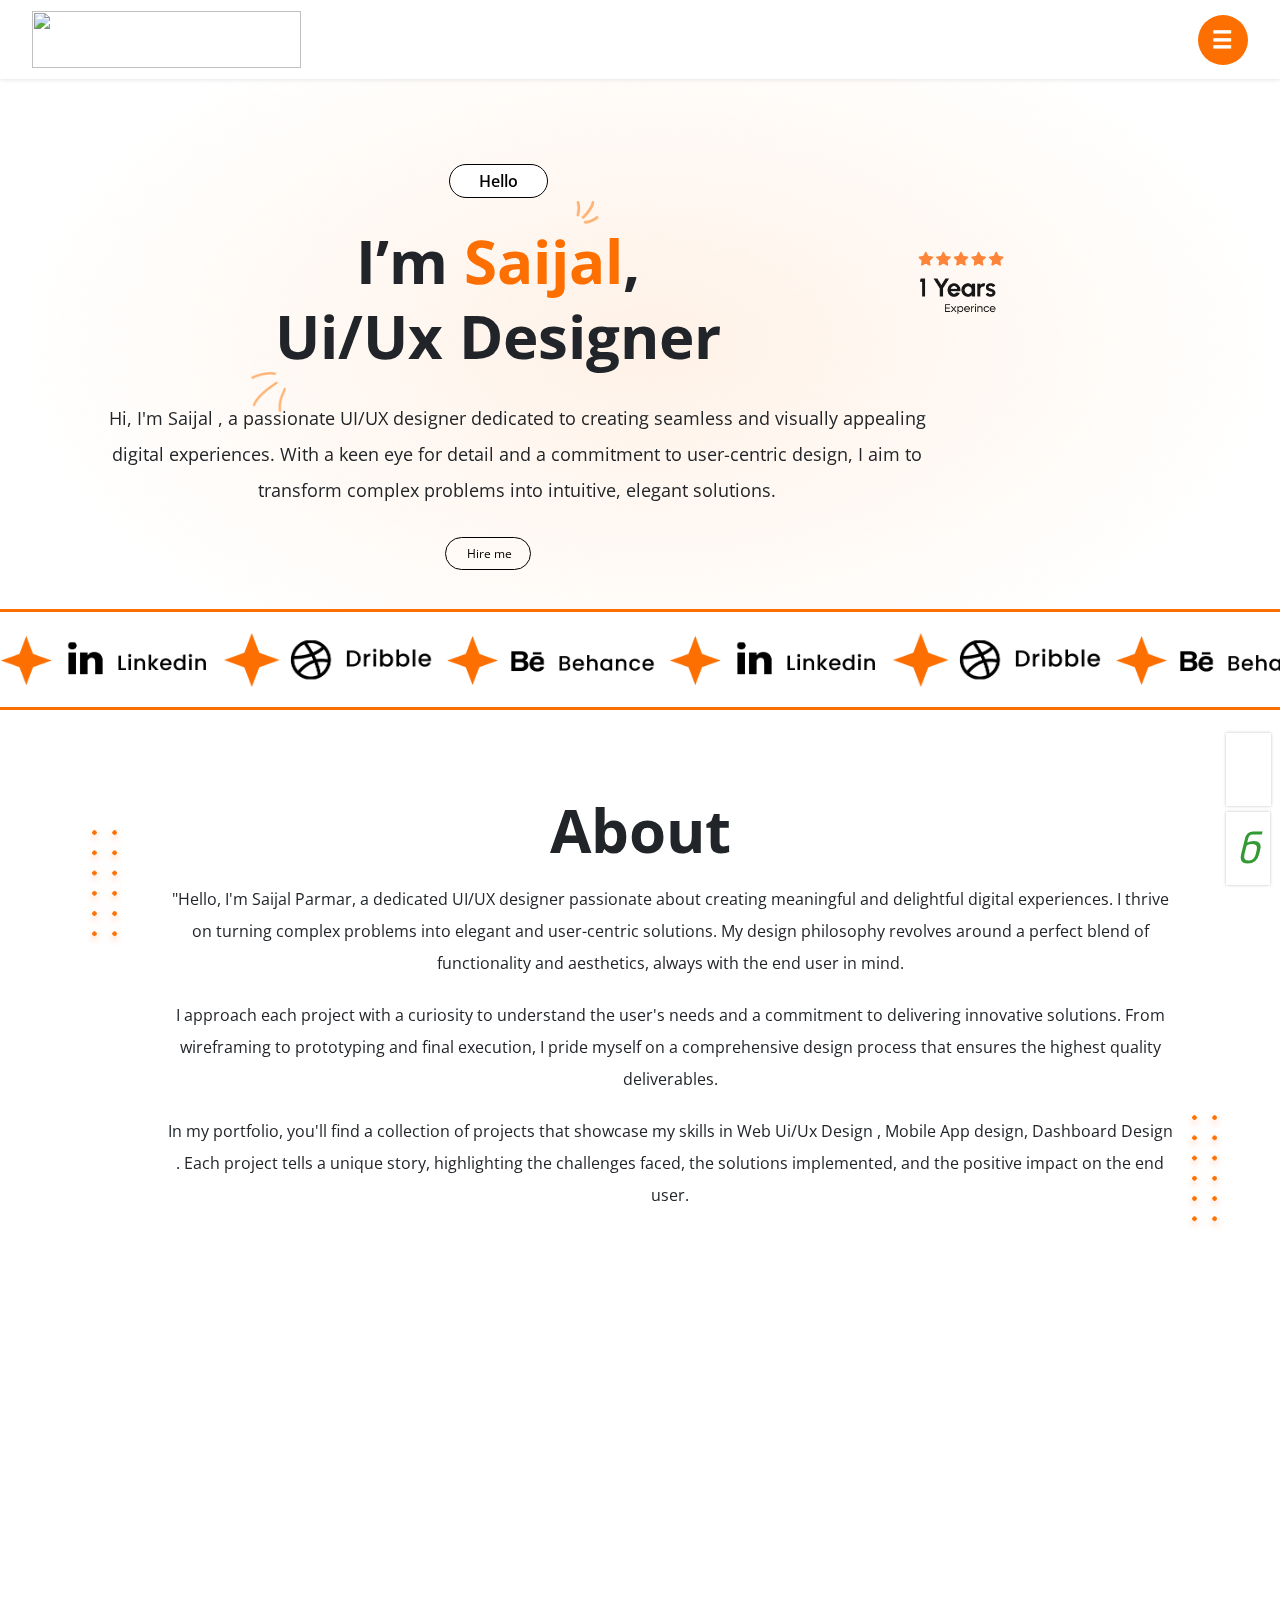
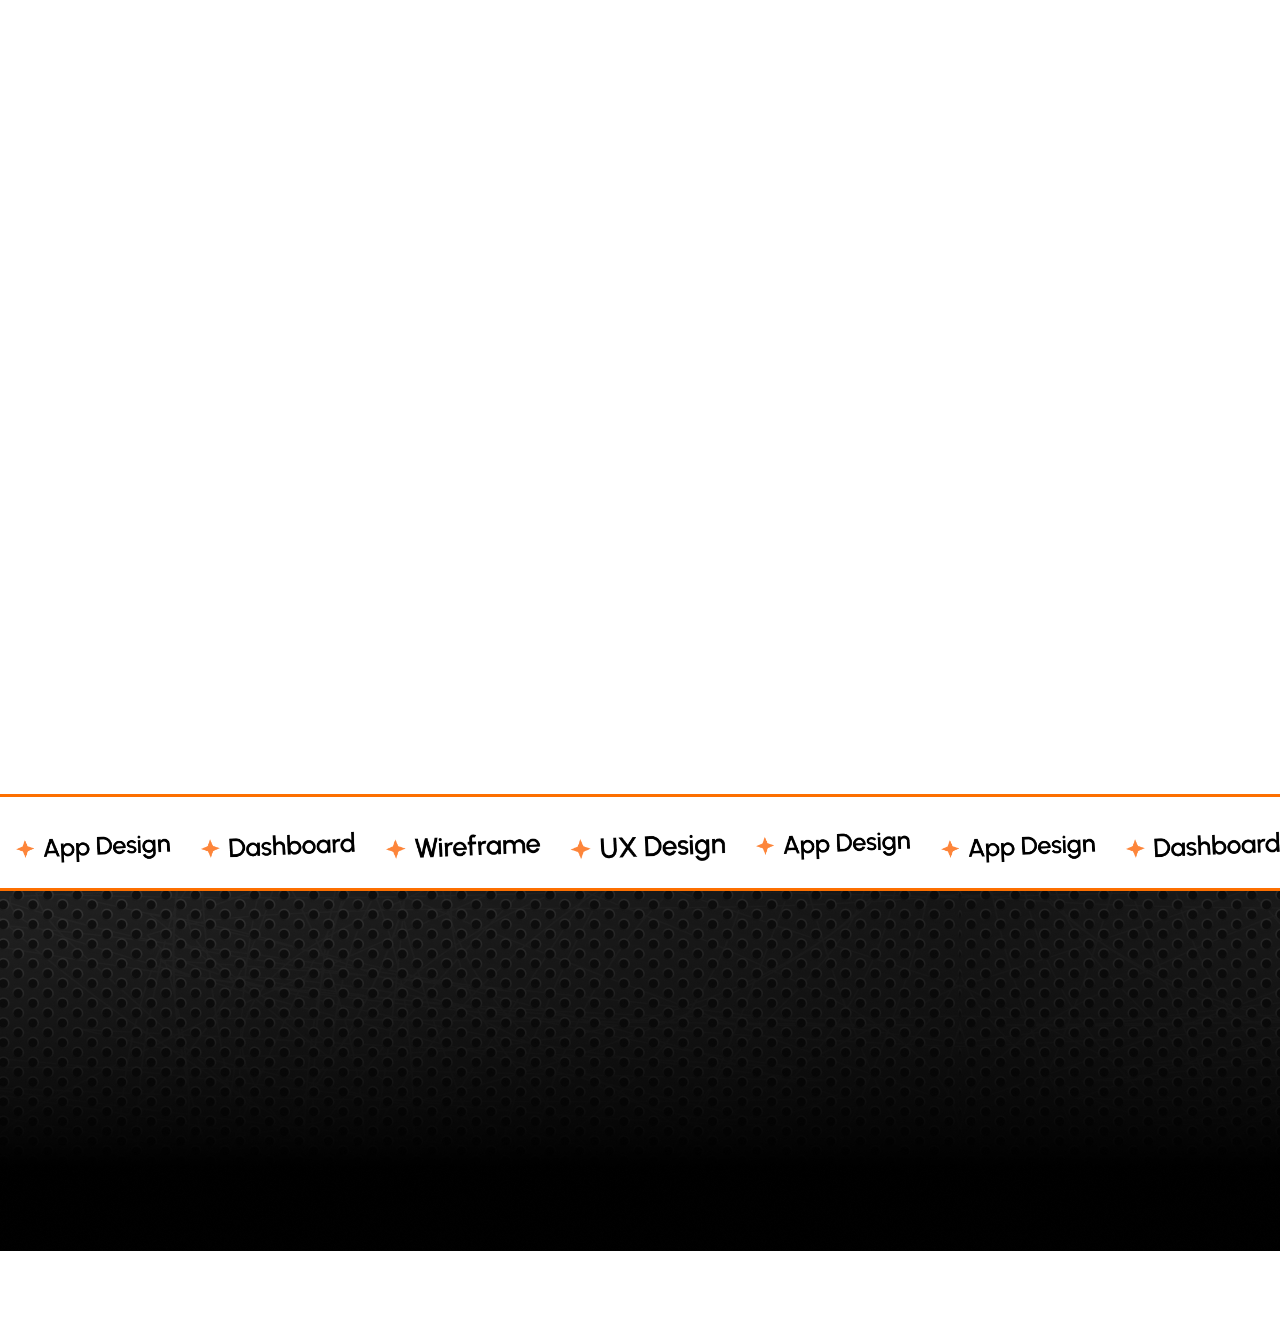
==== commit 007778be: "done" ====
--- a/index.html
+++ b/index.html
@@ -9,6 +9,8 @@
       <link rel="stylesheet"
          href="https://cdnjs.cloudflare.com/ajax/libs/font-awesome/6.5.1/css/all.min.css" integrity="sha512-DTOQO9RWCH3ppGqcWaEA1BIZOC6xxalwEsw9c2QQeAIftl+Vegovlnee1c9QX4TctnWMn13TZye+giMm8e2LwA==" crossorigin="anonymous"
          referrerpolicy="no-referrer" />
+         <link href="https://unpkg.com/aos@2.3.1/dist/aos.css" rel="stylesheet">
+
       <title>saijal</title>
    </head>
    <body>
@@ -48,38 +50,28 @@
        </div>
    </div>
       <!--logo -section end -->
-      <div class="banner-section">
-         <div class="container">
-            <div class="row">
-               <div class="col-md-3">
-               </div>
-               <div class="col-md-5">
-                  <div class="banner">
+      <div class="banner-section" data-aos="fade-down">
+         <div class="container">
+            <div class="mainas">
+                  <div class="decated">
                      <img class="edgh" src="images/Vector 1.png">
-                     <button class="hel">hello</button>
-                     <h1>I’m <span>Saijal</span>,<br>Ui/Ux Designer</h1>
-                  </div>
-               </div>
-               <div class="col-md-4">
+                      <button class="hel">hello</button>
+                      <h1>I’m <span>Saijal</span>,<br>Ui/Ux Designer</h1>
+               </div> 
                   <img class="fhkj" src="images/Group 34269.png">
-               </div>
-               <div class="col-md-3">
-               </div>
-               <div class="col-md-5">
+              
+               </div>
+            
                   <div class="banner">
                      <img src="images/Vector 2.png">
                      <p>Hi, I'm Saijal , a passionate UI/UX designer dedicated to creating seamless and visually appealing digital experiences. With a keen eye for detail and a commitment to user-centric design, I aim to transform complex problems into intuitive, elegant solutions.</p>
-                  </div>
-               </div>
-               <div class="col-md-4">
-               </div>
                <div class="bottom">
-                  <a class="Portf" href="index.html">Portfolio<i class="fa-solid fa-arrow-up"></i></a>
                   <a class="contact" href="#footer-scroll">Hire me</a>
-               </div>
-            </div>
-         </div>
-       </div>
+                  </div>
+                </div>
+               </div>
+            </div>
+        
       <!--logo -section end -->
       <!-- cusm-autook Start -->
       <div class="cusm-autook">
@@ -110,7 +102,7 @@
       </div>
       <!-- custm-autlook end -->
       <!-- about-autlook start -->
-      <div class="about-section">
+      <div class="about-section" data-aos="fade-up">
          <div class="container">
             <div class="ilor">
                <h1> About</h1>
@@ -133,7 +125,7 @@
       </div>
       <!-- about- end -->
       <!-- service-autlook start -->
-      <div class="service-section">
+      <div class="service-section" data-aos="fade-up">
          <div class="container">
             <div class="row">
                <div class="col-md-8">
@@ -180,7 +172,7 @@
       </div>
       <!-- service- end -->
       <!-- Project - start -->
-      <div class="Project-section" id="Project.html">
+      <div class="Project-section" id="Project.html" data-aos="fade-down">
          <div class="container">
             <div class="row">
                <div class="col-md-6">
@@ -247,9 +239,9 @@
                   </div>
                </div>
             </div>
-            <h1 class="banner">Have an Awsome Project <br>Idea? <span> Let’s Discuss</span></h1>
-            <div class="form">
-               <i class="fa-regular fa-envelope"></i><input type="text" placeholder="Enter Email" name="email" required>
+            <h1 class="banner" data-aos="fade-down">Have an Awsome Project <br>Idea? <span> Let’s Discuss</span></h1>
+            <div class="form" data-aos="fade-right">
+             <a href="https://wa.me/7876705613" class="fa-brands fa-whatsapp"></a><input type="text" placeholder="contact me" name="email" required>
                <button type="button" class="cancelbtn">send</button>
             </div>
          </div>
@@ -289,13 +281,13 @@
       <div class="footer-section" id="footer-scroll">
          <div class="container">
             <div class="row">
-               <div class="col-md-6">
+               <div class="col-md-6" data-aos="fade-left" >
                   <div class="lodedidgo">
                      <a href="index.html"><img src="images/Group 34300.png"></a>
                      <p>Hi, I'm Saijal , a passionate UI/UX designer dedicated to creating seamless and visually appealing digital experiences.</p>
                   </div>
                </div>
-               <div class="col-md-3">
+               <div class="col-md-3"data-aos="fade-up">
                   <div class="footer-links">
                      <h4>services</h4>
                      <ul>
@@ -305,13 +297,13 @@
                      <li>Dashboard Design </li>
                   </div>
                </div>
-               <div class="col-md-3">
+               <div class="col-md-3" data-aos="fade-right"  >
                   <div class="footer-links">
                      <h4>Contact Us</h4>
                      <ul>
                         <li><b>Address:</b><a href=""> KANGRA,DHARMSHALA(H.P)</a></li>
-                        <li><b>Phone: </b><a  href="">7876705613</a></li>
-                        <li><b>Email: </b><a  href="">saijalparmar5@gmail.com</a></li>
+                        <li><b>Phone: </b><a href="tel:7876705613">7876705613</a></li>
+                        <li><b>Email: </b><a href="mailto:saijalparmar5@gmail.com">saijalparmar5@gmail.com</a></li>
                      </ul>
                   </div>
                   <ul class="social account">
@@ -338,8 +330,7 @@
                   </ul>
                </div>
             </div>
-         </div>
-      </div>
+        
       <div class="whtsp sticky">
          <a href="https://wa.me/your-whatsapp-number" class="whatsapp-icon" target="_blank"></a>
          <a href="https://wa.me/7876705613"><i class="fa-brands fa-square-whatsapp"></i>  </a>
@@ -348,7 +339,11 @@
          <a href="" class="skype-icon" target="_blank"></a>
          <a href="https://join.skype.com/invite/s6EqVCEVxLJX"><i class="fa-brands fa-skype"></i></a>
       </div>
+   </div>
+</div>
       <!-- footer- end -->
+      <script src="https://unpkg.com/aos@2.3.1/dist/aos.js"></script>
+
       <script src="https://code.jquery.com/jquery-2.2.0.min.js" type="text/javascript"></script>
       <script src="js/slick slider.js"></script>
       <script src="js/slider.js"></script>
--- a/css/custom.css
+++ b/css/custom.css
@@ -44,7 +44,7 @@
 .banner-section {
     margin-top: 0px;
     background-image: url(../images/about-banner.png);
-    padding: 53px 0px;
+    padding: 85px 0px;
     background-repeat: no-repeat;
     background-size: 100%;
     background-position: center;
@@ -74,36 +74,22 @@
 	width: 515px;
 }
 .bottom {
-    text-align: center;
-    border: 1px solid;
-    width: 26%!important;
-    padding: 18px 21px;
-    border-radius: 40px;
-    margin-left: 33%;
-    margin-top: 28px!important;
+    margin-top: 21px!important;
+    position: absolute;
+    left: 34%;
 }
 a.Portf i {
     margin-left: 8px;
 }
-a.Portf:hover {
-    background: #ffffff00!important;
-    color: #000;
-    font-size: 16px;
+.decated span {
+    color: #FD6F00;
 }
 a.contact:hover {
     background: #FD6F00;
     color: #fff;
     font-size: 16px;
 }
-a.Portf {
-    text-decoration: none;
-    font-weight: 700;
-    font-size: 16px;
-    border-radius: 81px;
-    padding: 11px 29px 10px 25px;
-    background: #FD6F00!important;
-    color: #fff;
-}
+
 a.contact {
     text-decoration: none;
     color: #000;
@@ -111,19 +97,13 @@
     font-size: 16px;
     border-radius: 81px;
     padding: 12px 37px 10px 33px;
+    border: 1px solid;
 }
 .banner {
 	position: relative;
 }
 
-.banner img {
-    width: 38px;
-    position: absolute;
-    top: -58px;
-    text-align: center;
-    margin-left: 0;
-    left: -18px;
-}
+
 button.hel {
 	border: 1px solid;
 	padding: 4px 29px;
@@ -132,7 +112,11 @@
 	border-radius: 40px;
 	margin-bottom: 26px;
 }
-
+.decated h1 {
+    font-weight: 700!important;
+    line-height: 75px!important;
+    margin-bottom: 26px;
+}
 .banner {
 	position: relative;
 	text-align: center;
@@ -143,24 +127,37 @@
 }
 
 .banner p {
-	text-align: center;
-	width: 100%;
-	font-size: 15px !important;
-	margin-top: 10%;
-	line-height: 27px;
-}
-
+    text-align: center;
+    width: 100%;
+    font-size: 18px !important;
+    margin-top: 0%;
+    line-height: 36px;
+    width: 68%;
+    margin-left: 72px;
+}
+.banner img {
+    position: absolute;
+    width: 35px;
+    left: 18%;
+    top: -26%;
+}
 img.edgh {
+    position: absolute;
     width: 23px;
-    top: -26px;
-    left: 61%;
-}
-
+    left: 45%;
+    top: 23%;
+}
 img.fhkj {
-    width: 96px;
-    margin-top: 41%;
-}
-
+    width: 12%;
+}
+.mainas {
+    width: 60%;
+    display: flex;
+    align-items: center;
+    margin: 0 auto;
+    justify-content: space-between;
+    text-align: center;
+}
 
 /***logo-section***/
 
@@ -464,17 +461,7 @@
 	color: #b6a5a5;
 }
 
-.form i {
-	background: #FFEAD5;
-	color: #fff;
-	padding: 14px 17px;
-	border-radius: 94px;
-	font-size: 20px;
-	margin-left: 9px;
-	position: absolute;
-	top: 7px;
-	color: #FD6F00;
-}
+
 .Project-section h1.banner {
     font-size: 58px !important;
     line-height: 85px !important;
@@ -645,7 +632,9 @@
     text-align: center;
     padding: 5px;
 }
-
+div#footer-scroll .row {
+    align-items: flex-start;
+}
 
 
 
@@ -759,10 +748,8 @@
     color: #000;
     font-size: 16px !important;
     text-transform: capitalize;
-    font-weight: 800;
-}
-
-
+    font-weight: 600;
+}
 .whtsp.sticky {
     position: fixed;
 }
@@ -818,7 +805,7 @@
 a.effect-underline {
     text-decoration: none;
     padding: 29px 4px 18px 11px;
-    font-size: 37px;
+    font-size: 33px;
     color: #000000;
     display: block;
     transition: 0.3s;
@@ -898,7 +885,19 @@
   .sidebar {padding-top: 15px;}
   .sidebar a {font-size: 18px;}
 }
-
+.form a.fa-brands.fa-whatsapp {
+    position: absolute;
+    top: 13px;
+    font-size: 19px;
+    margin-left: 10px;
+    text-decoration: none;
+    color: #fff;
+    padding: 11px 8px;
+    border-radius: 85px;
+    background: #FD6F00;
+    height: 39px;
+    width: 40px;
+}
 
 
 
@@ -920,24 +919,30 @@
 
 
 /***about***/
+
+
+
+.banr {
+    width: 60%;
+    margin: 0 auto;
+}
 .abut-section {
     padding: 5px 0 11px 1px!important;
 }
 
 .banr p {
-    margin-top: 48px;
+    margin-top: 0;
     font-size: 18px!important;
-    line-height: 38px;
-
+    line-height: 36px;
+    width: 58%;
+    margin: 20px auto;
 }
 .banr img {
     position: absolute;
-    top: 35%;
-    width: 30px;
-    margin-left: 41px;
-    margin-top: 21px;
-}
-
+    top: 26%;
+    width: 32px;
+    right: 62%;
+}
 
 .dedicated a {
     border-radius: 8px;
@@ -955,7 +960,6 @@
 
 /***visually-section*/
 .visually-section {
-    margin-bottom: 50px;
     margin-top: 50px;
 }
 .experiences-section {
@@ -966,10 +970,7 @@
     align-items: center;
     gap: 21px;
 }
-.ervd h1 {
-    text-align: left!important;
-    margin-bottom: 33px;
-}
+
 .ui-ux h3 {
     font-size: 21px;
     font-weight: 700;
@@ -1004,7 +1005,8 @@
     margin-left: 25px;
 }
 .d-flex {
-    margin-bottom: 27px;
+    display: flex!important;
+    margin: 28px auto;
 }
 .d-flex h3 {
     font-weight: 700;
@@ -1027,6 +1029,8 @@
 .mfkjkj img {
     width: 100%;
     border-radius: 8px;
+    height: 100%;
+    object-fit: cover;
 }
 .mfkjkj {
     margin-top: 68px;
--- a/css/media.css
+++ b/css/media.css
@@ -21,23 +21,20 @@
 .sidebar {
     width: 227px!important;
 }
-.col-md-8:nth-child(2) {
-    width: 76%;
+
+.mainas {
+    width: 100%;
+    
+}
+.logo-sticky.-section .col-md-4:nth-child(1) {
+    width: 50%;
+}
+
+.logo-sticky.-section
+ .col-md-8:nth-child(2) {
+    width: 50%;
     order: 2;
 }
-.col-md-4:nth-child(1) {
-    width: 20%;
-}
-.row .col-md-5:nth-child(1) {
-    width: 40%;
-    order: 2;
-}
-
-.row .col-md-7:nth-child(2) {
-    width: 60%;
-}
-
-
 .logo-section {
     padding: 9px 0 7px 0;
 }
@@ -53,18 +50,42 @@
 }
 .banner-section {
     margin-top: 0px;
-    padding: 34px 15px;
+    padding: 49px 15px  62px;
 }
 .banner img {
-    width: 27px;
-    top: -29px;
-    margin-left: 0;
-    left: 15px;
+    display: none;
+}
+.decated h1 {
+    font-weight: 700!important;
+    line-height: 34px!important;
+    margin-bottom: 26px;
 }
 img.edgh {
-    top: -11px;
     width: 18px;
-    left: 65%;
+    left: 43%;
+    top: 11%;
+}
+.banr {
+    width: 100%;
+}
+.banr p {
+    margin-top: 22px;
+    font-size: 13px!important;
+    line-height: 26px;
+    width: 100%;
+}
+.dedicated {
+    
+    margin-bottom: 20px;
+}
+.form a.fa-brands.fa-whatsapp {
+   
+    top: 8px;
+    font-size: 19px;
+    margin-left: 10px;
+    padding: 8px 8px;
+    height: 35px;
+    width: 35px;
 }
 .Design p {
 
@@ -109,22 +130,22 @@
     margin-bottom: 18px;
 }
 
-
 .ilor p {
-    font-size: 13px!important;
-    margin-left: 10%;
-    margin-top: 20px;
+    width: 100%;
+    font-size: 13px !important;
     line-height: 22px;
+    margin: 0;
 }
 .banner h1 {
     line-height: 49px!important;
 }
 .banner p {
-    text-align:  center;
+    text-align: center;
     line-height: 22px;
-    font-size:   13px !important;
-    margin-top:  4%;
-    
+    font-size: 13px !important;
+    margin-top: 0%;
+    width: 100%;
+    margin: 0;
 }
 .herobanner img {
     width: 349px;
@@ -133,9 +154,7 @@
     order: 2;
 }
 img.fhkj {
-    width: 58px;
-    margin-top: 0;
-    margin-left: 35px;
+    width: 85px;
 }
 .pasnate .col-md-5:nth-child(2) {
     width: 70%;
@@ -180,9 +199,8 @@
     padding: 1px 15px;
 }
 img.vert-move {
-   width: 31px;
-    margin-left: 5px;
-
+    width: 31px;
+    margin-left: -19px;
 }
 img.success.vert-move {
     right: -9px;
@@ -201,19 +219,20 @@
     text-align: center;
     line-height: 21px;
 }
-.conetur {
-    width: 100%;
-    margin-bottom: 55px;
-}
+
 
 
 .lacus {
      width: 100%;
-    padding: 14px 0 82% 0;
   
 }
+.conetur {
+  
+    margin-top: 53px;
+    margin-bottom: 50px;
+}
 .conetur img {
-    width: 378px;
+    width: 353px;
 }
 .adicing .col-md-4:nth-child(3) {
     width: 100%;
@@ -269,9 +288,10 @@
     padding: 8px 15px;
 }
 button.project {
-    padding: 10px 25px;
+    padding: 7px 22px;
     font-size: 12px;
     margin: 0;
+    margin-bottom: 64px;
 }
 div#Project\.html .row {
     align-items: flex-start;
@@ -279,10 +299,10 @@
 .Project-section h1.banner {
     font-size: 22px !important;
     line-height: 29px !important;
-    margin-top: 20px;
+    margin-top: 50px;
 }
 .slider__item {
-    padding: 0px 0px;
+    padding: 22px 0px;
 }
 .slider .slick-arrow.slick-prev {
     background: url(../images/previous.png) 0 0 / 94% no-repeat;
@@ -388,11 +408,10 @@
     font-size: 13px!important;
 }
 .bottom {
-    width: 59%!important;
     padding: 12px 4px 14px 3px;
-    margin-left: 0%;
-    text-align: left;
     margin-top: 7px!important;
+        left: 38;
+    }
 }
 a.Portf {
     font-size: 12px;
@@ -453,10 +472,11 @@
 
 .d-flex {
     display: flex!important;
-}
-
-.d-flex img {
-    display: none;
+    margin: 8px auto;
+}
+.ervd h1 {
+    text-align: left!important;
+    line-height: 62px!important;
 }
 .d-flex h3 {
     font-weight: 500;
@@ -466,28 +486,12 @@
     display: none;
 }
 
-.col-md-3:nth-child(1) {
-    width: 0;
-}
-
-.col-md-4:nth-child(3) {
-    width: 24%;
-}
-
-.col-md-5:nth-child(2) {
-    width: 80%;
-}
-
-
-
-
-
-
-
-
-
-
-
-
-
-}+
+.d-flex img {
+    width: 13px;
+    height: 13px;
+    margin-left: 11px;
+}
+
+
+
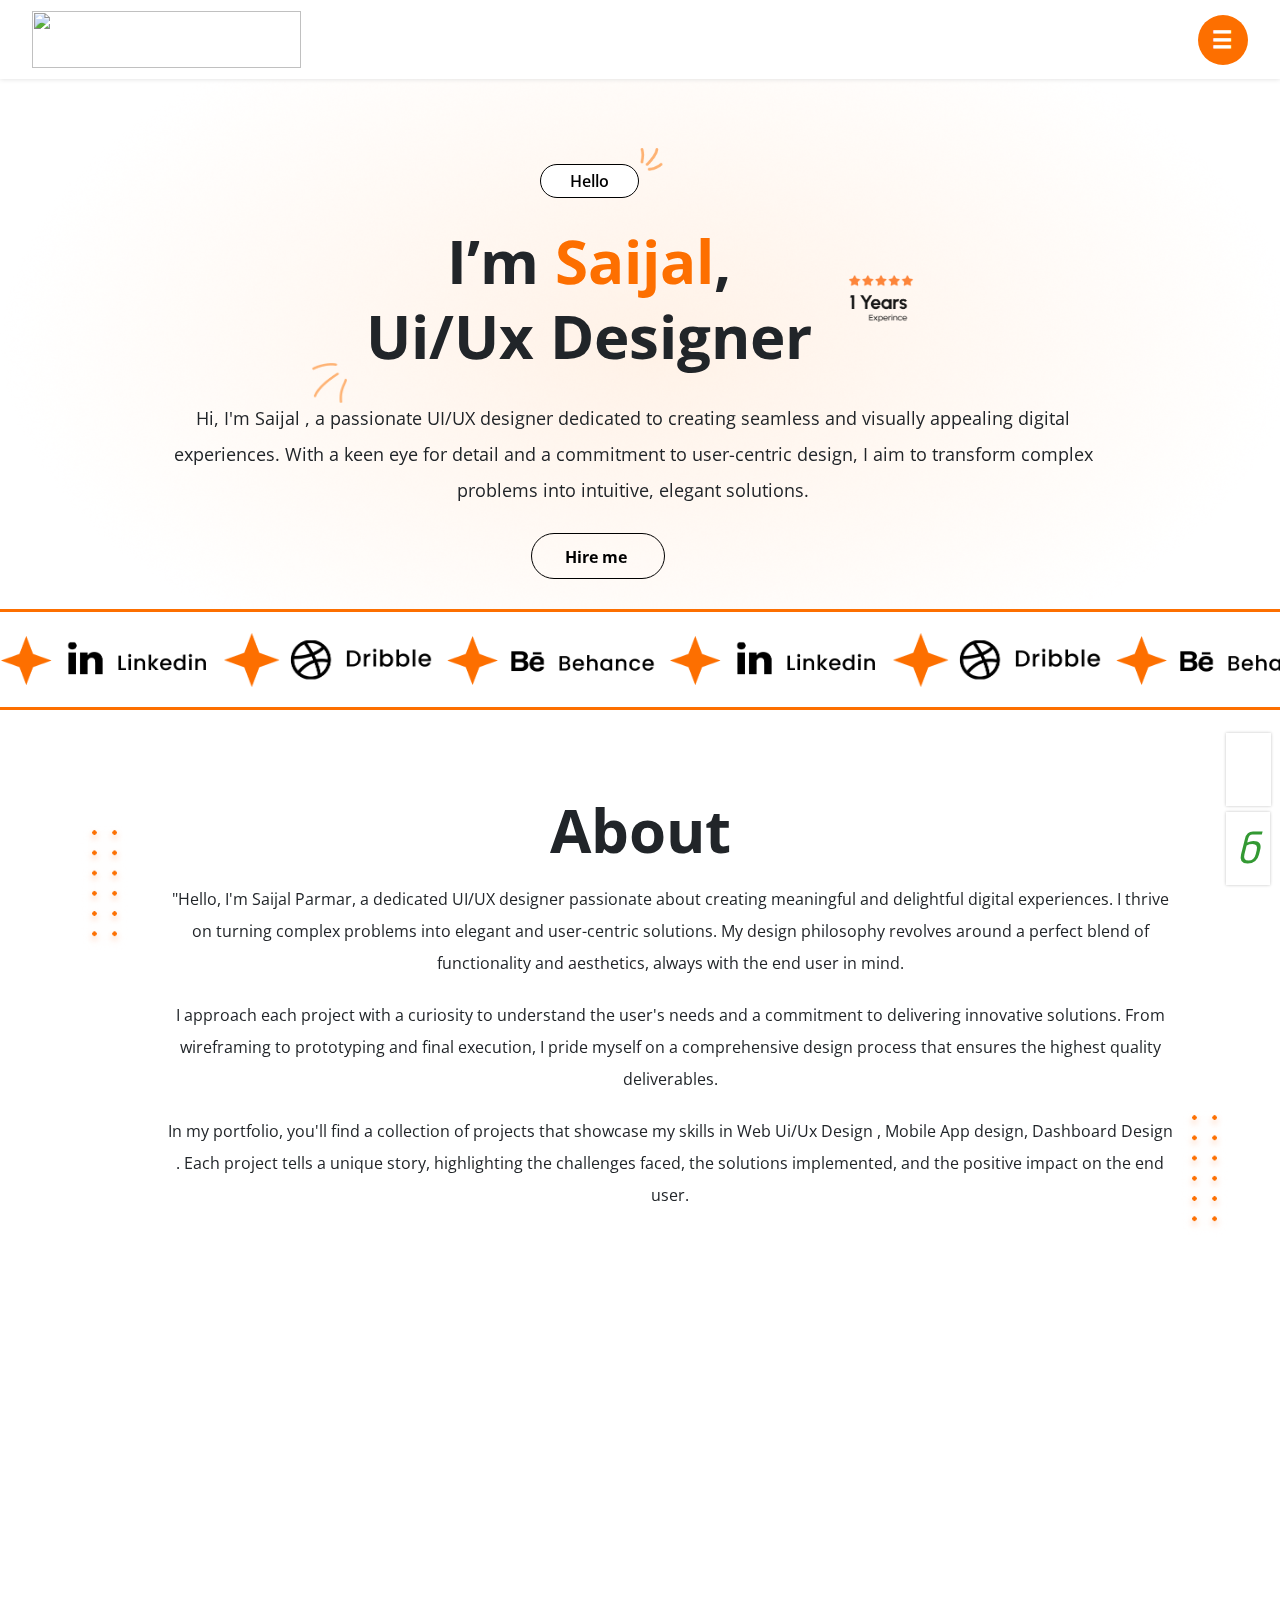
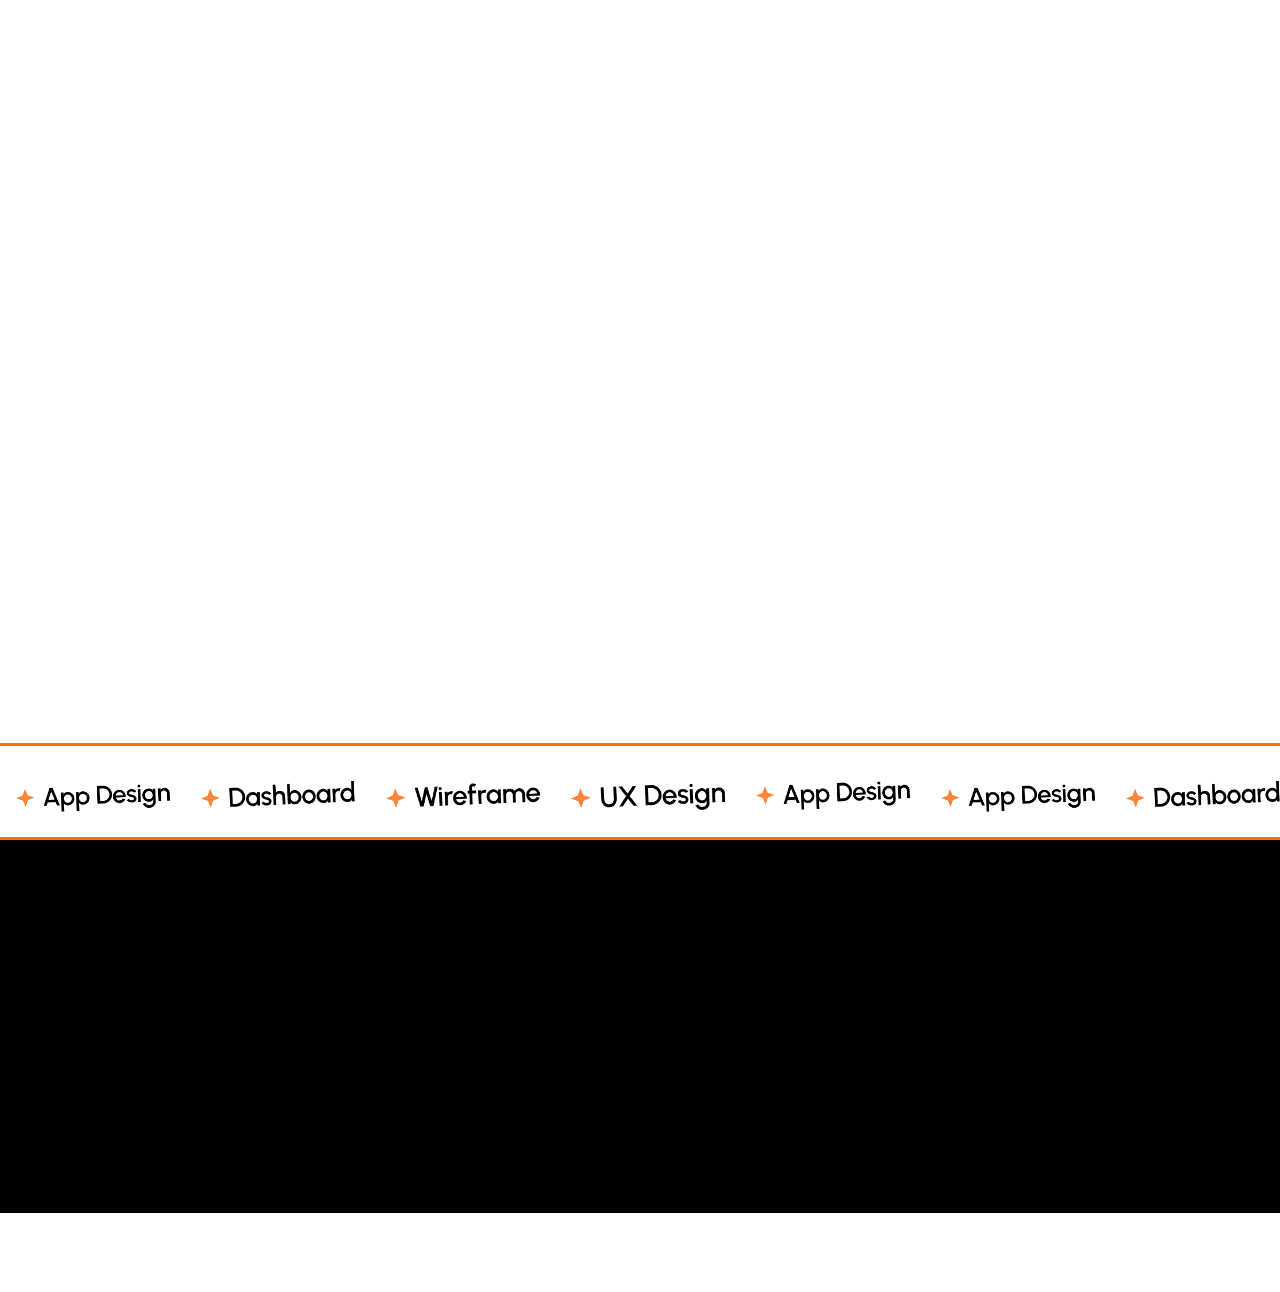
==== commit c30d1f5c: "done" ====
--- a/index.html
+++ b/index.html
@@ -136,34 +136,26 @@
                <div class="col-md-4">
                </div>
                <div class="col-md-3">
-                  <div class="conetur">
                      <div class="lacus">
                         <h3>Website Design</h3>
-                     </div>
                      <img src="images/Group 34277 (1).png" alt="#">
                   </div>
                </div>
                <div class="col-md-3">
-                  <div class="conetur">
                      <div class="lacus">
                         <h3>Mobile App Design</h3>
-                     </div>
                      <img src="images/Group 34277 (1).png" alt="#">
                   </div>
                </div>
                <div class="col-md-3">
-                  <div class="conetur">
                      <div class="lacus">
                         <h3>Dashboard Design</h3>
-                     </div>
                      <img src="images/Group 34301.png" alt="#">
                   </div>
                </div>
                <div class="col-md-3">
-                  <div class="conetur">
                      <div class="lacus">
                         <h3>Mobile App Design</h3>
-                     </div>
                      <img src="images/Group 34282.png" alt="#">
                   </div>
                </div>
@@ -241,8 +233,7 @@
             </div>
             <h1 class="banner" data-aos="fade-down">Have an Awsome Project <br>Idea? <span> Let’s Discuss</span></h1>
             <div class="form" data-aos="fade-right">
-             <a href="https://wa.me/7876705613" class="fa-brands fa-whatsapp"></a><input type="text" placeholder="contact me" name="email" required>
-               <button type="button" class="cancelbtn">send</button>
+             <a href="https://wa.me/7876705613" class="fa-brands fa-whatsapp"></a><input type="text" placeholder="whatsapp" name="whatsapp" required>
             </div>
          </div>
       </div>
--- a/css/custom.css
+++ b/css/custom.css
@@ -76,7 +76,7 @@
 .bottom {
     margin-top: 21px!important;
     position: absolute;
-    left: 34%;
+    left: 41%;
 }
 a.Portf i {
     margin-left: 8px;
@@ -125,33 +125,33 @@
 .banner span {
 	color: #FD6F00;
 }
-
 .banner p {
     text-align: center;
     width: 100%;
     font-size: 18px !important;
     margin-top: 0%;
     line-height: 36px;
-    width: 68%;
-    margin-left: 72px;
+    width: 79%;
+    margin-left: 121px;
 }
 .banner img {
     position: absolute;
     width: 35px;
-    left: 18%;
-    top: -26%;
+    left: 23%;
+    top: -34%;
 }
 img.edgh {
     position: absolute;
     width: 23px;
-    left: 45%;
-    top: 23%;
+    left: 50%;
+    top: 13%;
 }
 img.fhkj {
     width: 12%;
+    margin-top: 32px;
 }
 .mainas {
-    width: 60%;
+    width: 45%;
     display: flex;
     align-items: center;
     margin: 0 auto;
@@ -358,12 +358,13 @@
 
 
 .lacus {
-	border: 2px solid #bcbcbc;
-	padding: 14px 0 72% 0;
-	border-radius: 29px;
-}
-
-.conetur h3 {
+    border: 2px solid #bcbcbc;
+    padding: 13px 0 0px 0;
+    border-radius: 29px;
+    width: 100%;
+}
+
+.lacus h3 {
     text-align: center;
     font-size: 19px;
     line-height: 13px;
@@ -372,17 +373,9 @@
     border-bottom: 2px solid #e6e6e6;
     padding: 18px 0;
 }
-.conetur {
-    text-align: center;
-    position: relative;
+
+.lacus img {
     width: 100%;
-    margin-top: 72px;
-}
-.conetur img {
-    width: 301px;
-    position: absolute;
-    top: 123px;
-    left: 1px;
 }
 
 .lacus:hover {
@@ -432,27 +425,15 @@
 	position: relative;
 }
 
-button.cancelbtn {
-    position: absolute;
-    margin-left: -109px;
-    top: 8px;
-    background: #FD6F00;
-    border-radius: 44px;
-    padding: 11px 33px;
-    border: 0;
-    color: #fff;
-    font-size: 16px;
-    text-transform: capitalize;
-    font-weight: 600;
-}
+
 
 input[type="text"] {
-	padding: 17px 74px;
-	margin: 0;
-	border-radius: 99px;
-	width: 38%;
-	outline: none;
-	border: 2px solid #6c6c6c6b;
+    padding: 17px 74px;
+    margin: 0;
+    border-radius: 99px;
+    width: 38%;
+    outline: none;
+    border: 2px solid #067006;
 }
 
 input::placeholder {
@@ -548,7 +529,10 @@
     border-bottom: 3px solid #FD6F00;
     margin-top: 32px;
 }
-
+.erd h1 {
+    text-align: left!important;
+    margin-bottom: 20px;
+}
 /***lacus-autook-section***/
 /***footer-section***/
 ul.social.account li i {
@@ -559,8 +543,8 @@
     border: 1px solid;
 }
 .footer-section {
-    background-image: url(../images/BG-1.jpg);
-    padding: 47px 0px 21px;
+    background: #000;
+    padding: 60px 0px 21px;
 }
 .footer-links h4 {
     color: #ffff;
@@ -635,11 +619,6 @@
 div#footer-scroll .row {
     align-items: flex-start;
 }
-
-
-
-
-
 /***footer-autook-section***/
 
 
@@ -741,6 +720,7 @@
 }
 .Design {
     margin-top: 25px;
+    padding: 0 29px;
 }
 .Design p {
     text-align: left;
@@ -804,16 +784,17 @@
 }
 a.effect-underline {
     text-decoration: none;
-    padding: 29px 4px 18px 11px;
-    font-size: 33px;
+    padding: 29px 4px 10px 11px;
+    font-size: 28px;
     color: #000000;
     display: block;
     transition: 0.3s;
     text-transform: capitalize;
     font-weight: 500;
     text-align: left;
-    margin-left: 22%;
-}
+    margin-left: 18%;
+}
+
 a.effect-underline:hover {
    color: #fd6f00
 
@@ -847,7 +828,7 @@
     right: 6%;
     display: inline-block;
     height: 49px;
-    width: 7%;
+    width: 8%;
     border-bottom: 4px solid #fd6f00;
     margin-top: 10px;
     opacity: 0;
@@ -887,16 +868,16 @@
 }
 .form a.fa-brands.fa-whatsapp {
     position: absolute;
-    top: 13px;
-    font-size: 19px;
+    top: 9px;
+    font-size: 22px;
     margin-left: 10px;
     text-decoration: none;
     color: #fff;
-    padding: 11px 8px;
+    padding: 12px 2px;
     border-radius: 85px;
-    background: #FD6F00;
-    height: 39px;
-    width: 40px;
+    background: green;
+    height: 45px;
+    width: 46px;
 }
 
 
@@ -932,18 +913,20 @@
 
 .banr p {
     margin-top: 0;
-    font-size: 18px!important;
-    line-height: 36px;
-    width: 58%;
-    margin: 20px auto;
+    font-size: 16px!important;
+    line-height: 30px;
+    width: 72%;
+    margin: 33px auto;
 }
 .banr img {
     position: absolute;
-    top: 26%;
+    top: 30%;
     width: 32px;
     right: 62%;
 }
-
+.ervd {
+    margin-bottom: 50px;
+}
 .dedicated a {
     border-radius: 8px;
     background: #FD6F00;
@@ -965,12 +948,10 @@
 .experiences-section {
     margin-top: 50px;
 }
-.ui-ux {
-    display: flex;
-    align-items: center;
-    gap: 21px;
-}
-
+
+.ui-ux img {
+    width: 17px;
+}
 .ui-ux h3 {
     font-size: 21px;
     font-weight: 700;
@@ -979,18 +960,25 @@
 .ui-ux p {
     text-align: left;
     font-weight: 500;
-    line-height: 37px;
+    line-height: 30px;
     width: 55%;
+    font-size: 16px !IMPORTANT;
+}
+.visually-section.aos-init.aos-animate {
+    padding: 60px 0px;
 }
 .ui-ux {
-    display: flex;
+    display: flex !important;
     align-items: center;
     gap: 21px;
     border-bottom: 1px solid;
     margin-bottom: 24px;
 }
-
-
+.ervd h1 {
+    text-align: left !important;
+    line-height: 55px!important;
+    margin-bottom: 41px;
+}
 
 .follow-section {
     margin-top: 50px;
@@ -1000,17 +988,23 @@
     text-align: left!important;
 }
 .d-flex img {
-    width: 25px;
-    height: 25px;
-    margin-left: 25px;
+    width: 21px;
+    height: 20px;
+    margin-left: 0px;
 }
 .d-flex {
-    display: flex!important;
-    margin: 28px auto;
+    gap: 21px;
+    align-items: center;
+}
+.fcghjk {
+    display: flex;
+    gap: 54px;
+    margin-bottom: 51px;
+    align-items: center;
 }
 .d-flex h3 {
     font-weight: 700;
-    font-size: 21px;
+    font-size: 32px;
 }
 .visually-section {
     margin-top: 0px;
@@ -1025,24 +1019,21 @@
 
 
 /**** MY PROJECTS PAGE****/
-
 .mfkjkj img {
     width: 100%;
     border-radius: 8px;
-    height: 100%;
-    object-fit: cover;
+    height: 77%;
+    object-fit: contain;
+}
+.Design h4 {
+    font-weight: 600;
+    font-size: 19px;
+    line-height: 11px;
 }
 .mfkjkj {
-    margin-top: 68px;
-}
-.Design h4 {
-    font-weight: 800;
-}
-.mfkjkj {
-    margin-top: 68px;
+    margin-top: 44px;
     padding: 0 0 35px 0;
     border-bottom: 2px solid;
-
 }
 .link-section {
     margin-bottom: 50px;
--- a/css/media.css
+++ b/css/media.css
@@ -1,4 +1,5 @@
-@media only screen and (max-width:767px) {
+
+@media (max-width: 767px) {
 .container {
    max-width: 100%!important;
 }
@@ -71,8 +72,7 @@
 .banr p {
     margin-top: 22px;
     font-size: 13px!important;
-    line-height: 26px;
-    width: 100%;
+    line-height: 23px;
 }
 .dedicated {
     
@@ -232,7 +232,7 @@
     margin-bottom: 50px;
 }
 .conetur img {
-    width: 353px;
+    width: 100%;
 }
 .adicing .col-md-4:nth-child(3) {
     width: 100%;
@@ -375,6 +375,7 @@
 }
 .footer-section {
     padding: 36px 16px;
+    overflow: hidden;
 }
 .follow-section {
     padding: 39px 16px;
@@ -410,9 +411,8 @@
 .bottom {
     padding: 12px 4px 14px 3px;
     margin-top: 7px!important;
-        left: 38;
-    }
-}
+    left: 38;
+ }
 a.Portf {
     font-size: 12px;
     padding: 7px 14px 8px 17px;
@@ -437,8 +437,9 @@
 .abut-section {
     padding: 0 15px!important;
 }
-.visually-section {
-    padding: 15px 15px;
+
+.visually-section.aos-init.aos-animate {
+    padding: 33px 15px;
 }
 .banr img {
    
@@ -448,22 +449,25 @@
     margin-top: 22px;
     font-size: 13px!important;
     line-height: 30px;
-}
-
+    width: 100%;
+}
 .dedicated a {
 
     font-size: 16px;
 }
 .ui-ux {
-    display: block;
-    
+    display: block!important;
 }
 .experiences-section {
     PADDING: 0 15px;
 }
 .ui-ux p {
     line-height: 22px;
-    width: 98%;
+    width: 100%;
+    font-size: 13px!important;
+}
+.d-flex {
+    gap: 1px;
 }
 .ui-ux h3 {
     width: 71%;
@@ -475,7 +479,6 @@
     margin: 8px auto;
 }
 .ervd h1 {
-    text-align: left!important;
     line-height: 62px!important;
 }
 .d-flex h3 {
@@ -495,3 +498,8 @@
 
 
 
+
+
+
+
+}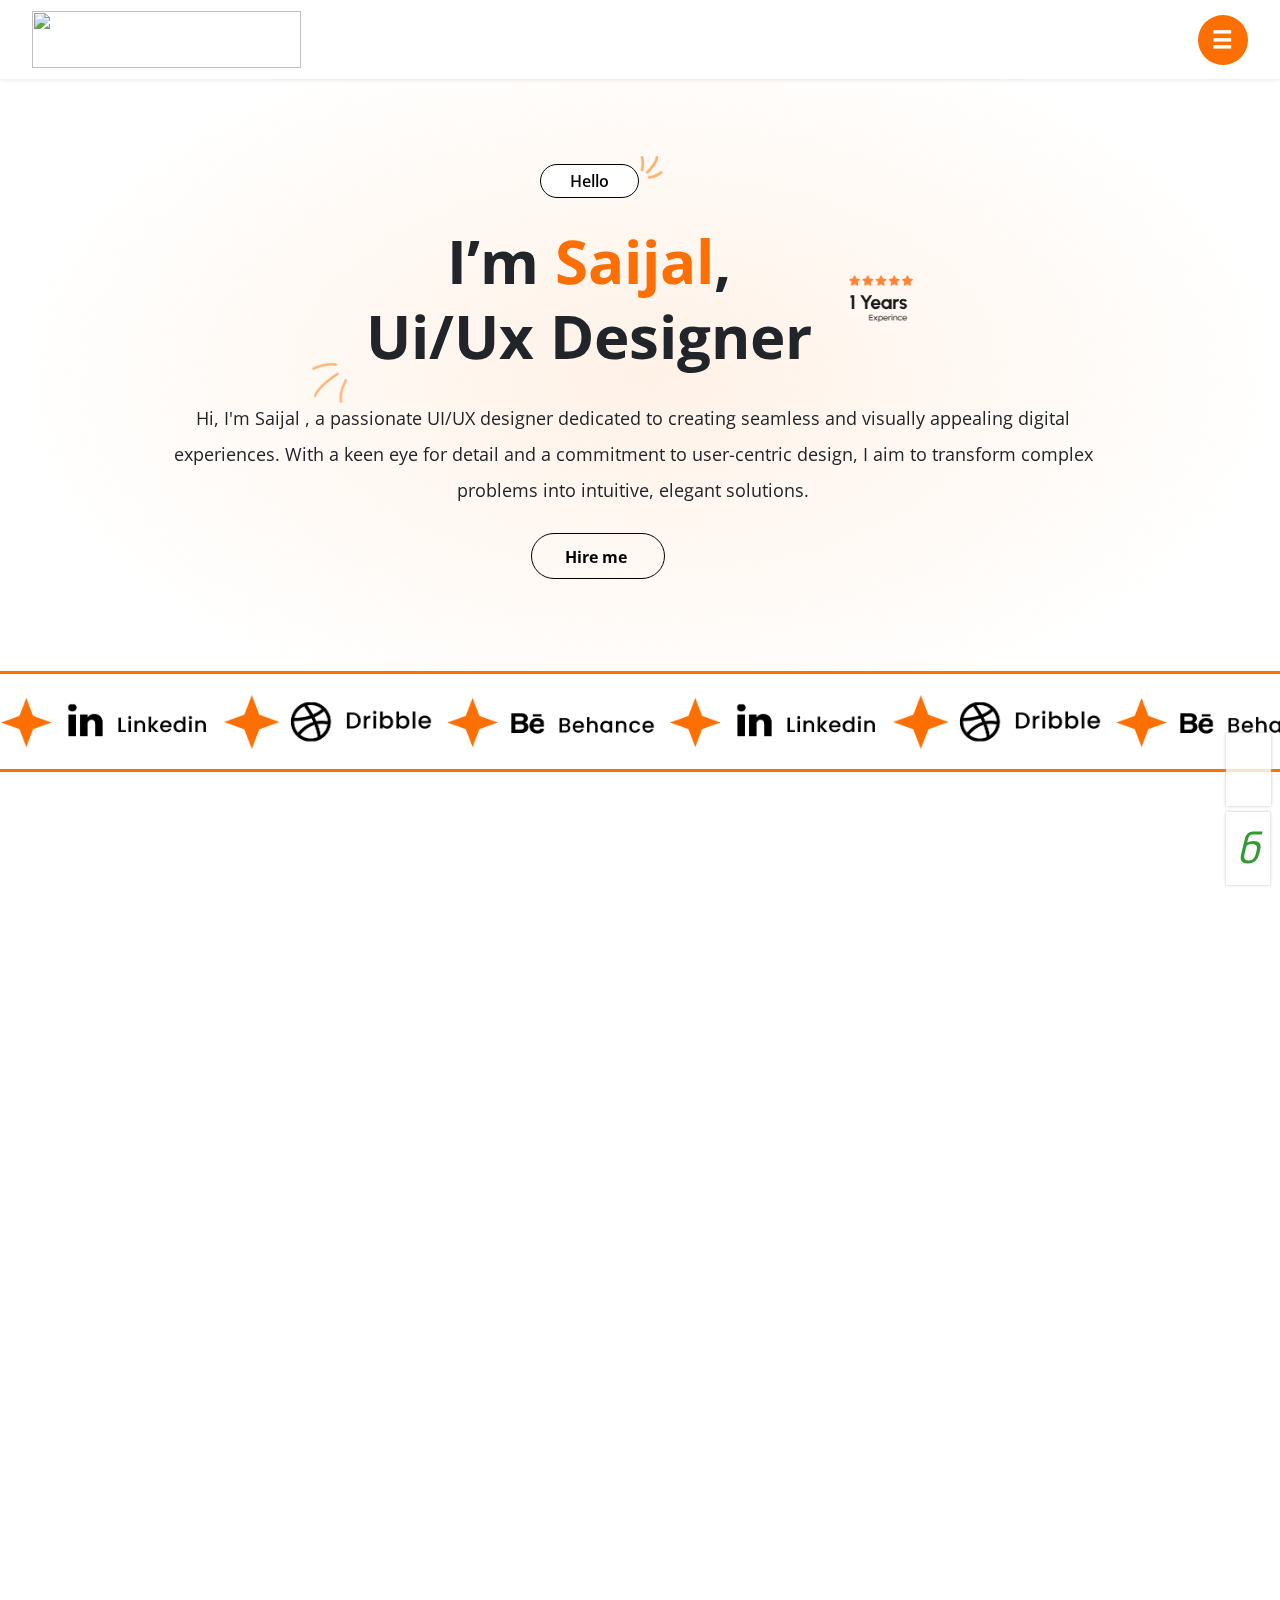
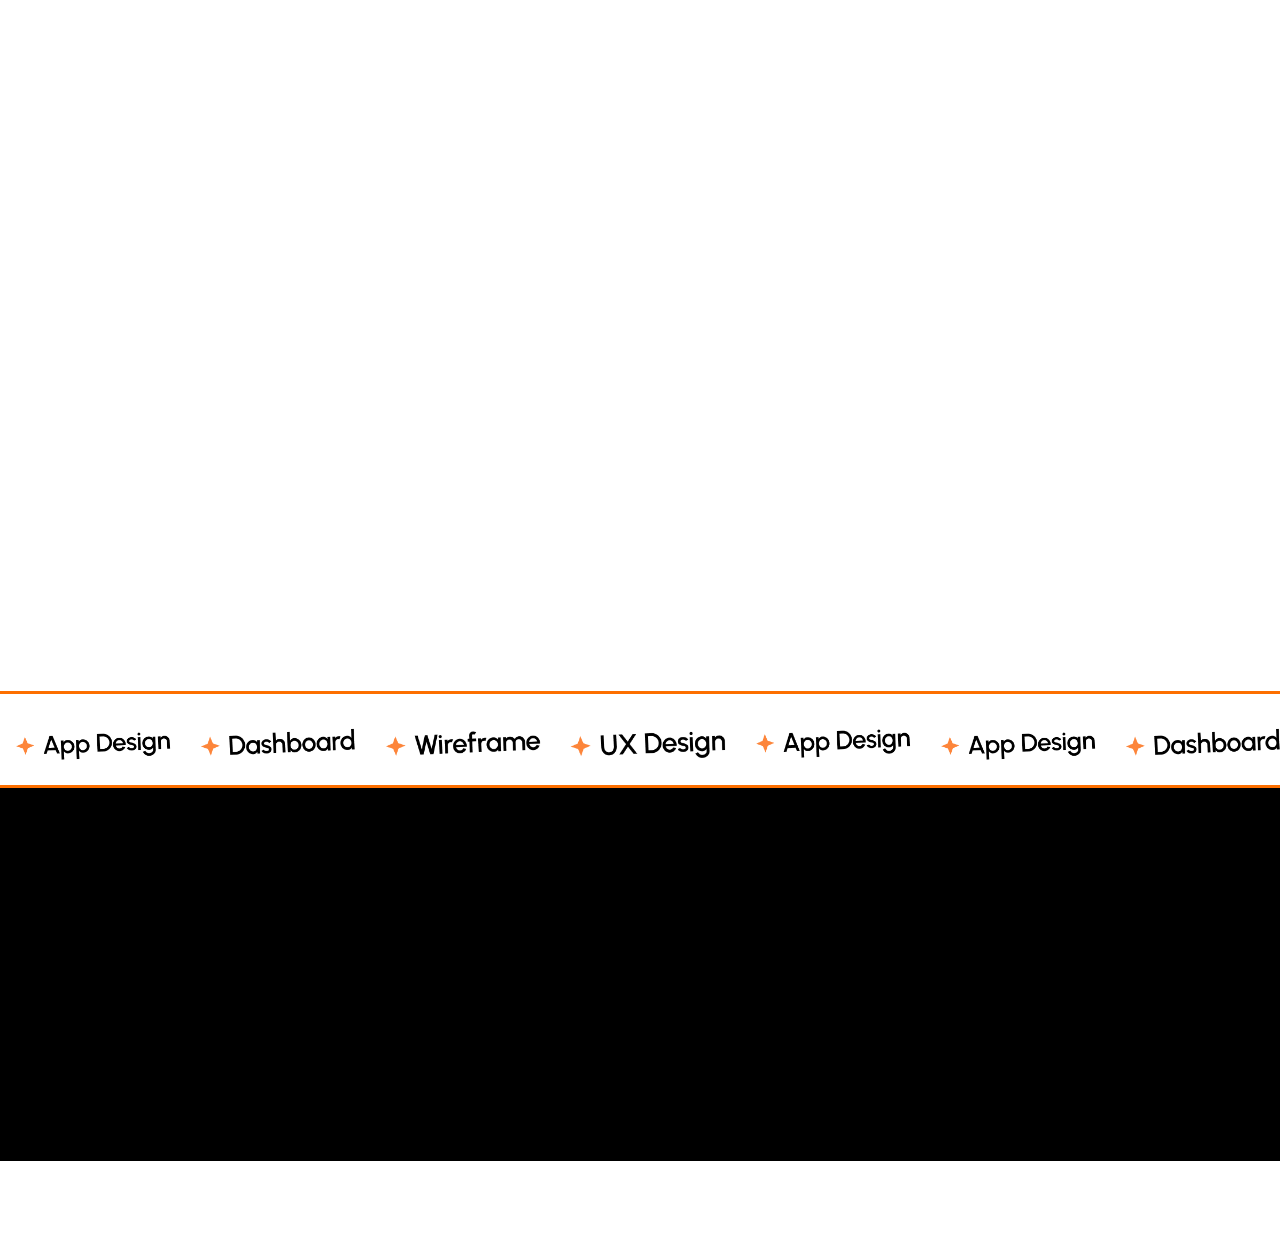
==== commit abc7eeef: "done" ====
--- a/index.html
+++ b/index.html
@@ -231,12 +231,8 @@
                   </div>
                </div>
             </div>
-            <h1 class="banner" data-aos="fade-down">Have an Awsome Project <br>Idea? <span> Let’s Discuss</span></h1>
-            <div class="form" data-aos="fade-right">
-             <a href="https://wa.me/7876705613" class="fa-brands fa-whatsapp"></a><input type="text" placeholder="whatsapp" name="whatsapp" required>
-            </div>
-         </div>
-      </div>
+         </div>
+    </div>
       <!-- Project- end -->
       <!-- lacus-autook Start -->
       <div class="lacus-autook">
--- a/css/custom.css
+++ b/css/custom.css
@@ -35,7 +35,7 @@
 
 .container {
 	max-width: 1240px !important;
-	margin: 0;
+	margin: 0 auto;
 	padding: 0;
 }
 
@@ -99,9 +99,7 @@
     padding: 12px 37px 10px 33px;
     border: 1px solid;
 }
-.banner {
-	position: relative;
-}
+
 
 
 button.hel {
@@ -118,8 +116,9 @@
     margin-bottom: 26px;
 }
 .banner {
-	position: relative;
-	text-align: center;
+    position: relative;
+    text-align: center;
+    margin-bottom: 78px;
 }
 
 .banner span {
@@ -360,7 +359,7 @@
 .lacus {
     border: 2px solid #bcbcbc;
     padding: 13px 0 0px 0;
-    border-radius: 29px;
+    border-radius: 30px;
     width: 100%;
 }
 
@@ -376,6 +375,7 @@
 
 .lacus img {
     width: 100%;
+    padding: 75px 0 0 0;
 }
 
 .lacus:hover {
@@ -414,10 +414,6 @@
     padding: 34px 0;
 }
 
-input::placeholder {
-	font-size: 15px;
-	font-weight: 600;
-}
 
 .form {
 	text-align: center;
@@ -425,16 +421,6 @@
 	position: relative;
 }
 
-
-
-input[type="text"] {
-    padding: 17px 74px;
-    margin: 0;
-    border-radius: 99px;
-    width: 38%;
-    outline: none;
-    border: 2px solid #067006;
-}
 
 input::placeholder {
 	font-weight: 300;
@@ -713,7 +699,7 @@
 
 .Design h3 {
     color: #FD6F00;
-    font-size: 17px;
+    font-size: 17px!important;
     line-height: 29px;
     font-weight: 600;
     text-transform: capitalize;
@@ -1022,7 +1008,7 @@
 .mfkjkj img {
     width: 100%;
     border-radius: 8px;
-    height: 77%;
+    height: 342px;
     object-fit: contain;
 }
 .Design h4 {
@@ -1040,3 +1026,22 @@
 }
 /**** MY PROJECTS PAGE****/
 
+
+
+
+
+
+
+
+
+
+
+
+
+
+
+
+
+
+
+
--- a/css/media.css
+++ b/css/media.css
@@ -221,19 +221,15 @@
 }
 
 
-
+.lacus img {
+    width: 100%;
+    margin-top: 50px;
+}
 .lacus {
-     width: 100%;
-  
-}
-.conetur {
-  
-    margin-top: 53px;
-    margin-bottom: 50px;
-}
-.conetur img {
-    width: 100%;
-}
+    width: 100%;
+    margin-top: 50px;
+}
+
 .adicing .col-md-4:nth-child(3) {
     width: 100%;
 } 
